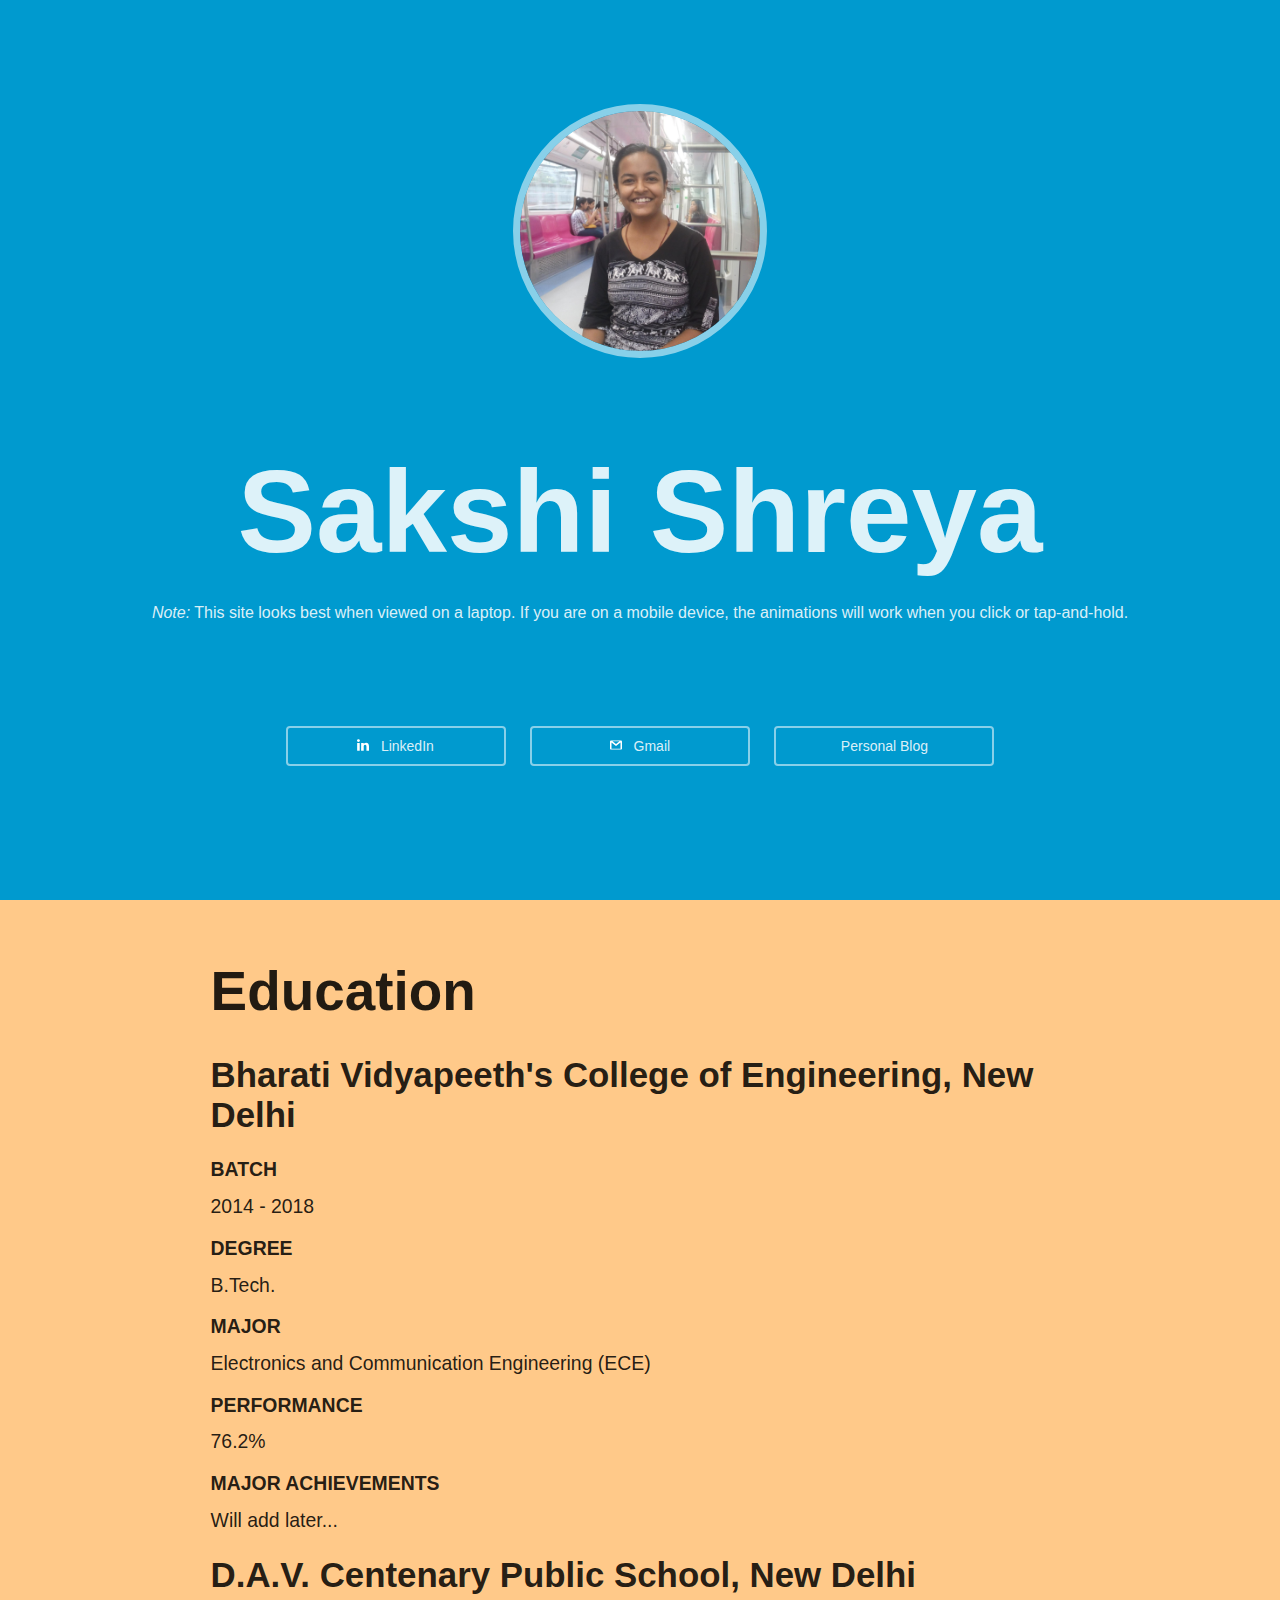
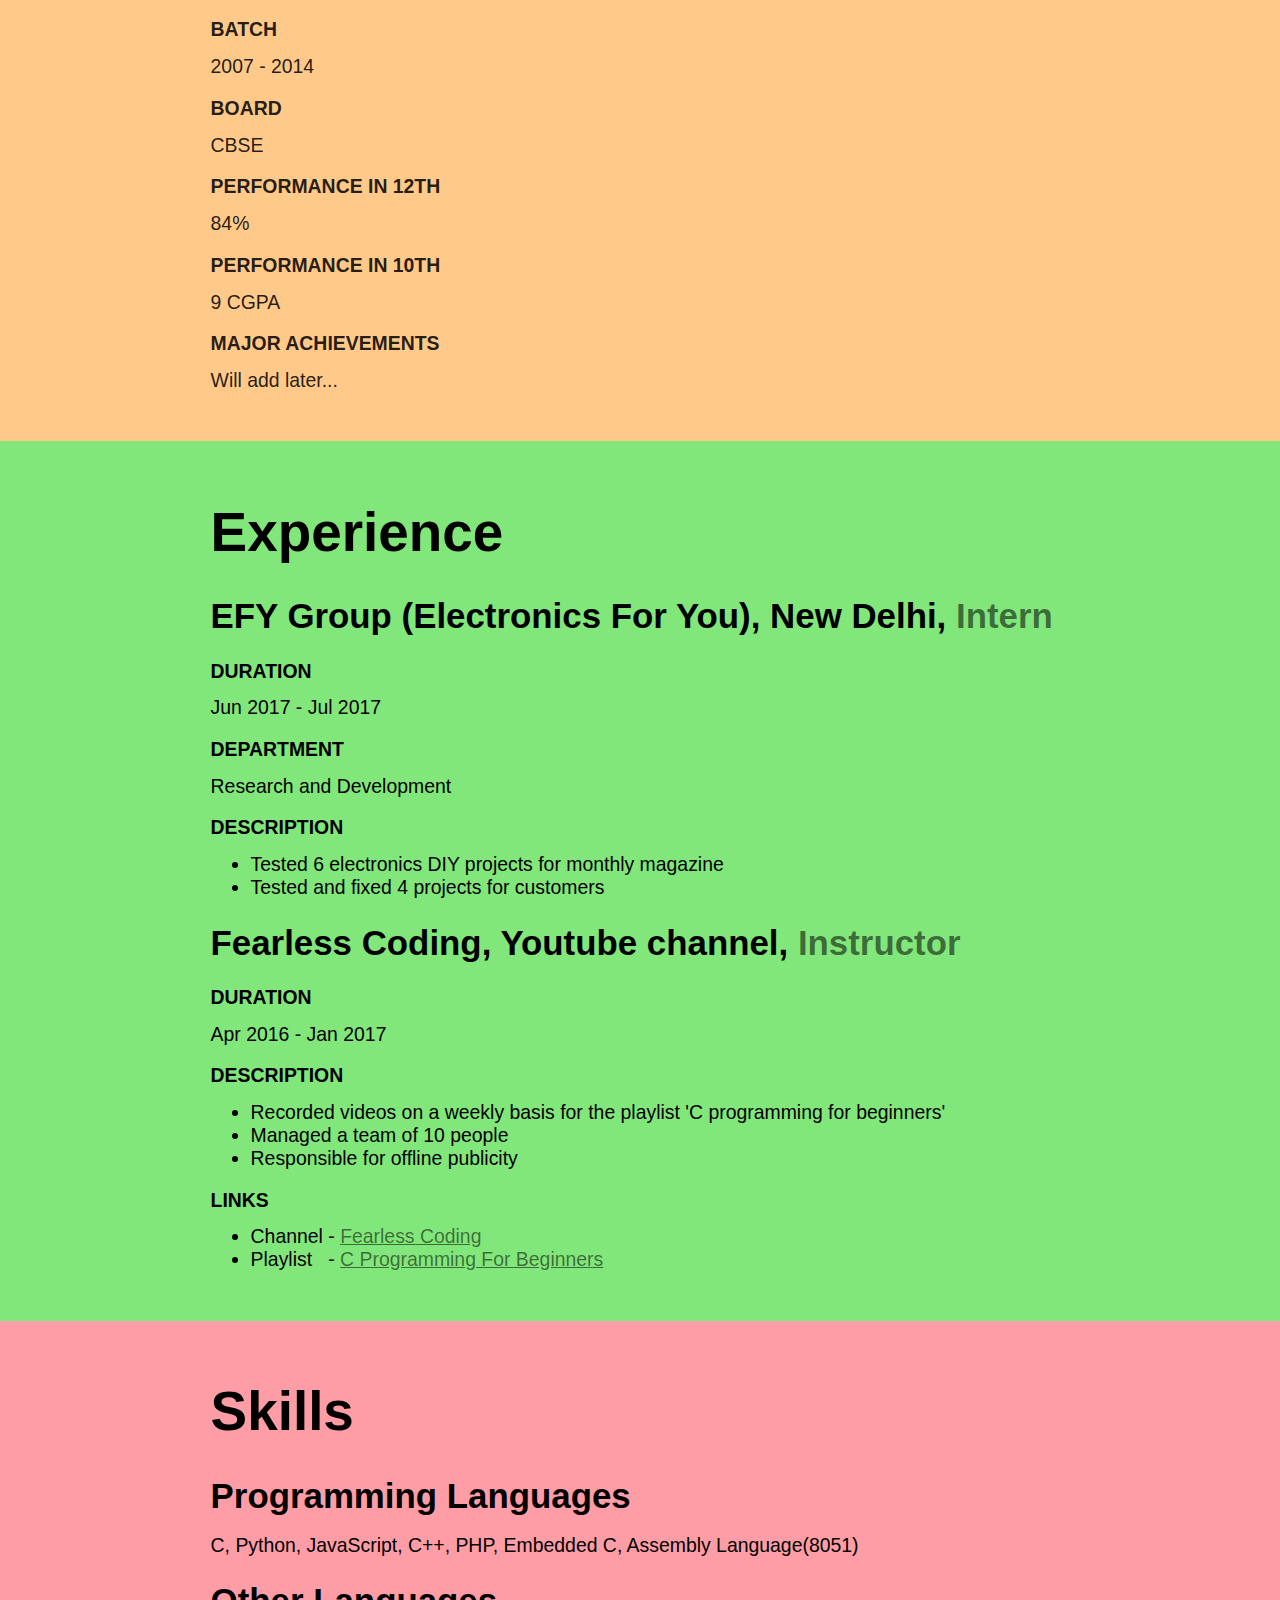
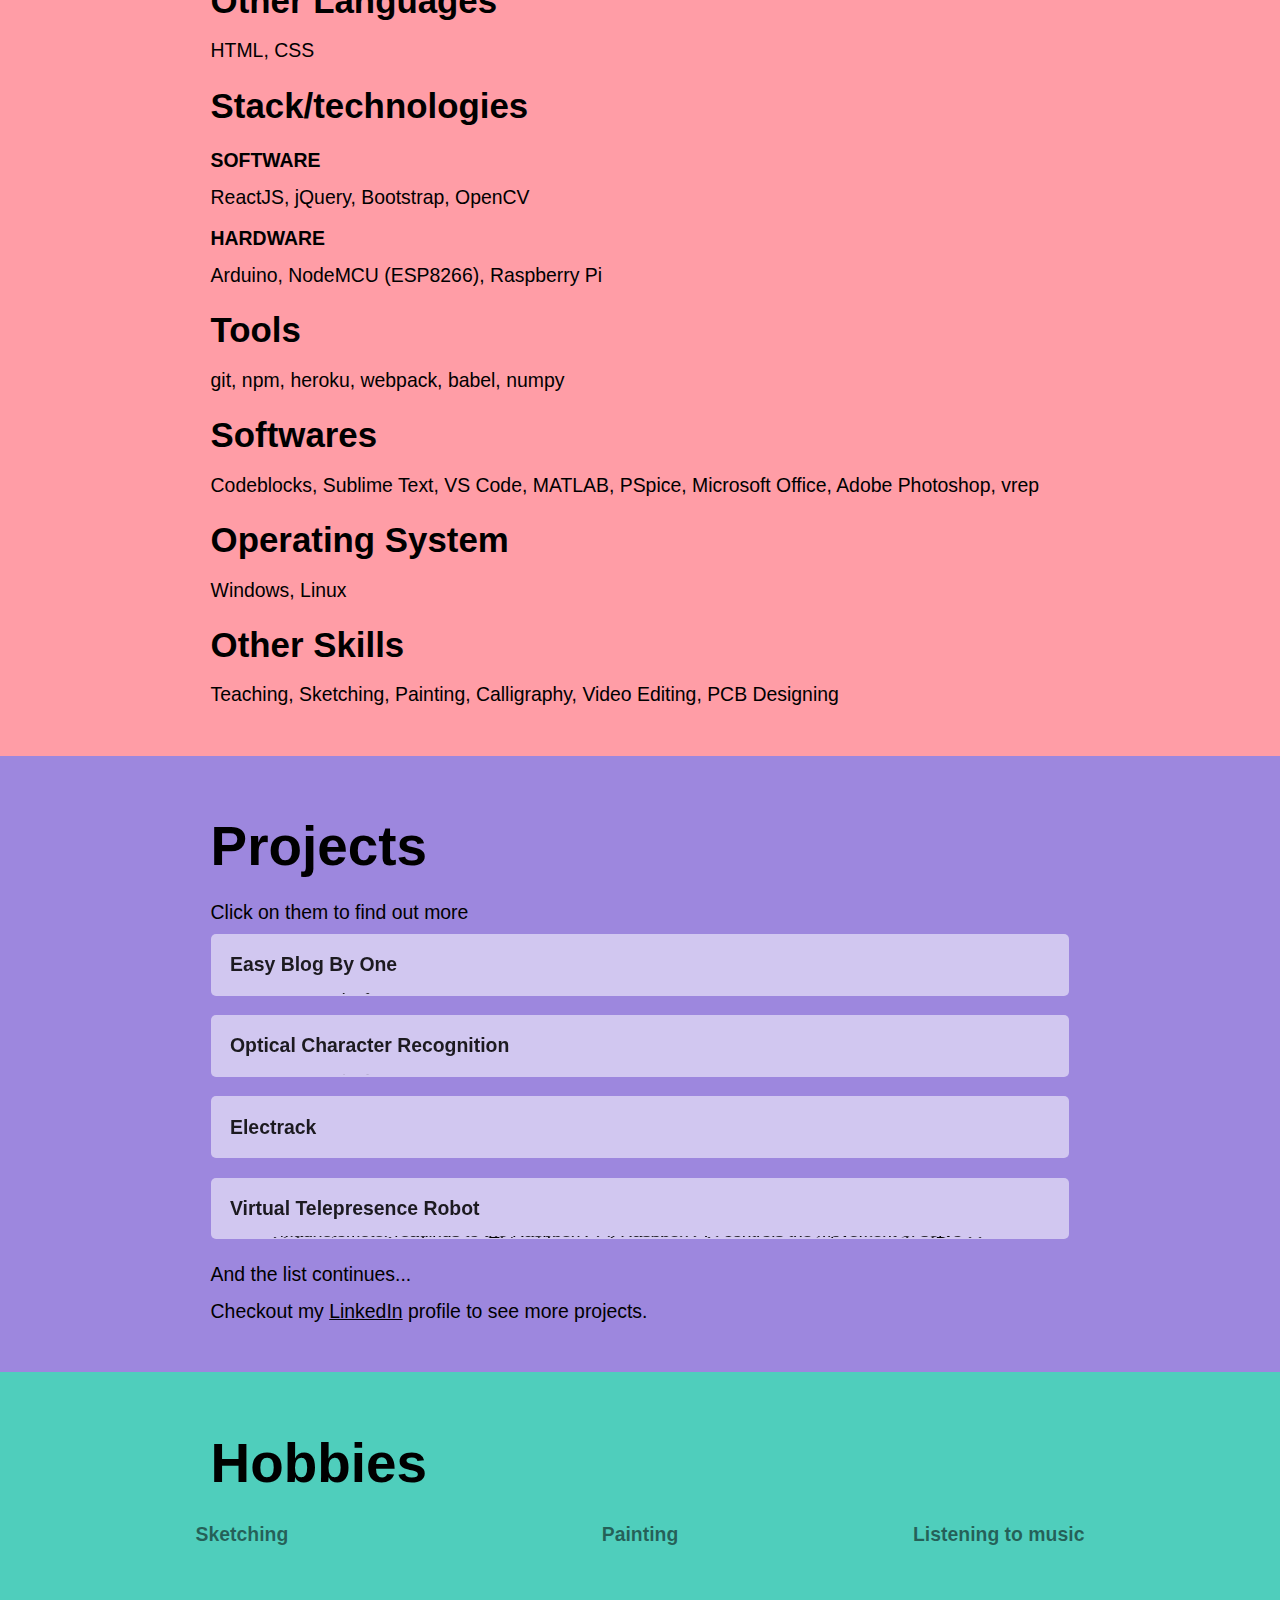
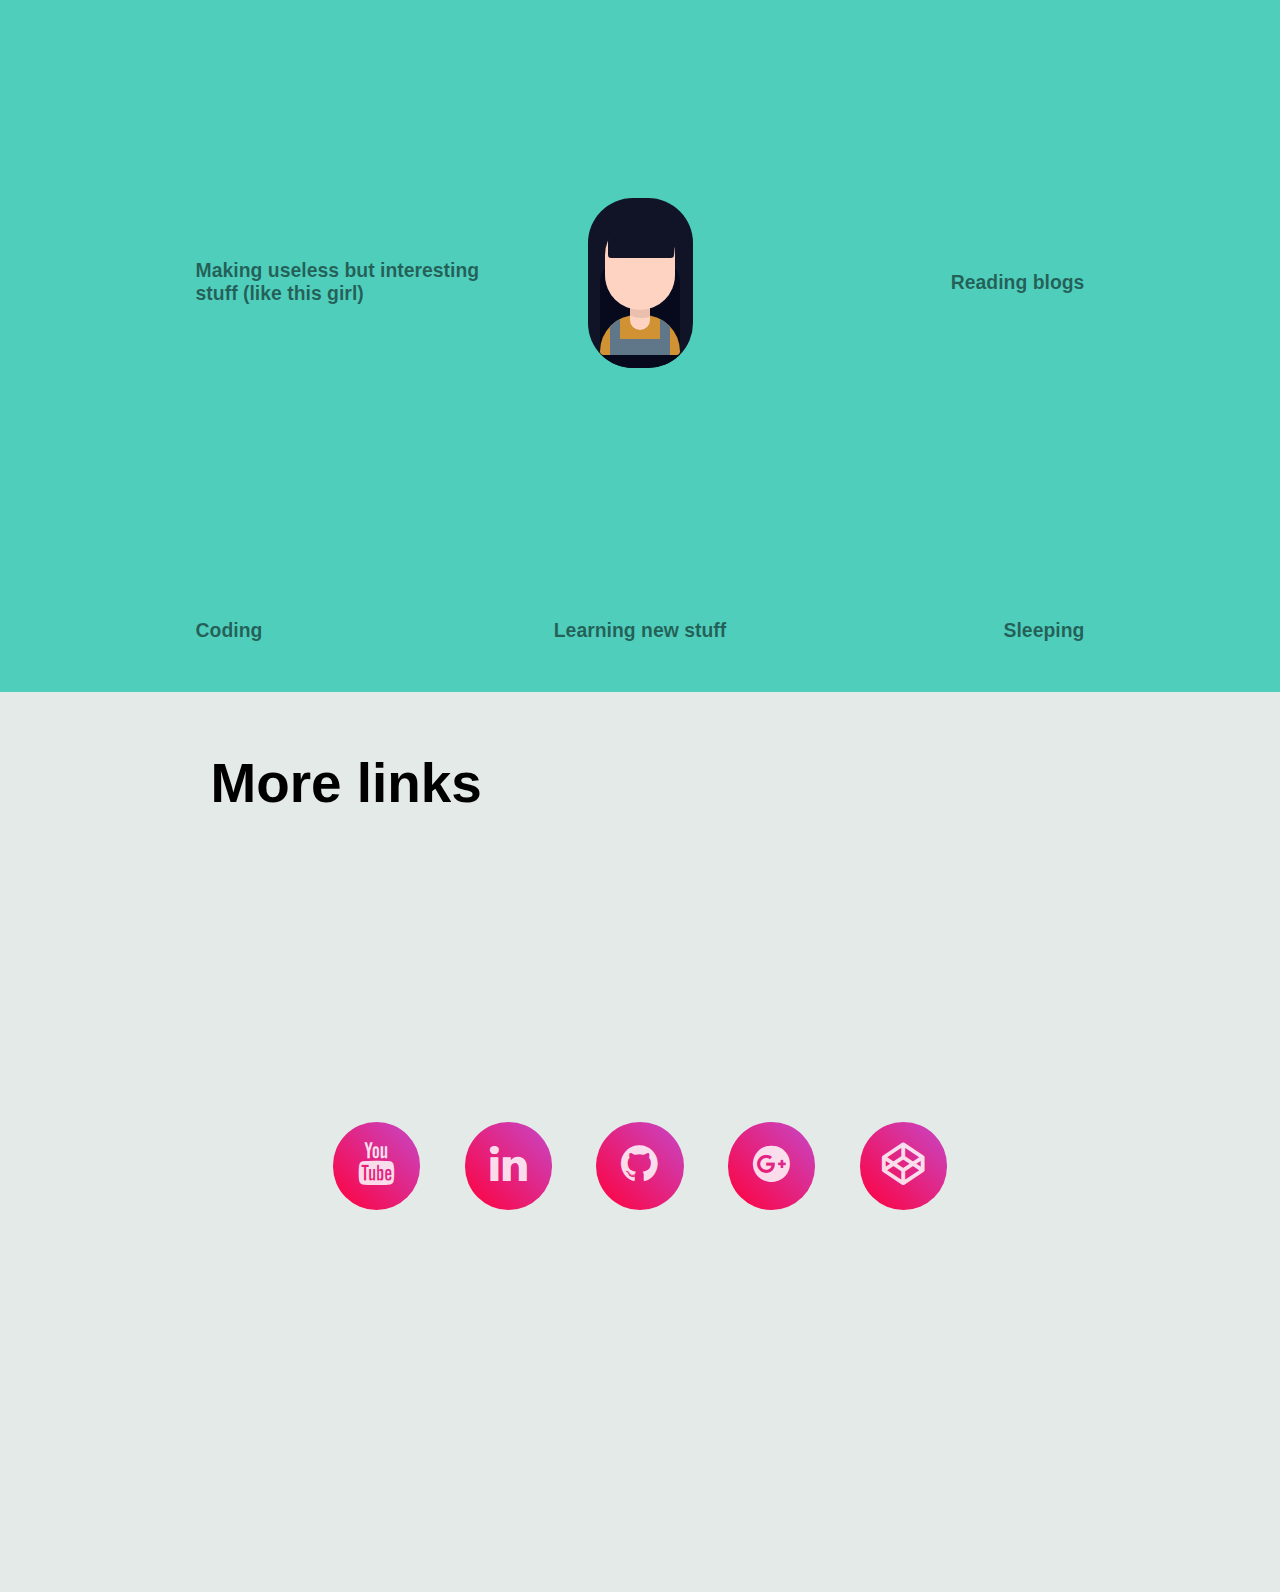
==== index.html @ 02cfb640 "Update index.html" ====
<!DOCTYPE html>
<html>
<head>
	<title>Sakshi Shreya</title>
	<meta name="viewport" content="width=device-width, initial-scale=1"/>
	<link rel="stylesheet" type="text/css" href="main.css">
	<link rel="stylesheet" href="https://maxcdn.bootstrapcdn.com/font-awesome/4.7.0/css/font-awesome.min.css">
	<script
	  src="https://code.jquery.com/jquery-3.3.1.min.js"
	  integrity="sha256-FgpCb/KJQlLNfOu91ta32o/NMZxltwRo8QtmkMRdAu8="
	  crossorigin="anonymous"></script>
	<script
	  src="https://code.jquery.com/jquery-3.3.1.min.js"
	  integrity="sha256-FgpCb/KJQlLNfOu91ta32o/NMZxltwRo8QtmkMRdAu8="
	  crossorigin="anonymous"></script>
</head>
<body>
	<div class="cover">
		<img src="IMG_20180522_182405.jpg" class="my-pic">
		<div>
			<h1 class="name">Sakshi Shreya</h1>
			<p style="color: var(--white-text); text-align: justify;"><em>Note:</em> This site looks best when viewed on a laptop. If you are on a mobile device, the animations will work when you click or tap-and-hold.</p>
		</div>
		<div class="social-networks">
			<div class="social-network">
				<a href="https://www.linkedin.com/in/sakshishreya" target="_blank" class="front">
					<svg width="12px" height="12px" viewBox="0 0 430.117 430.117" style="enable-background:new 0 0 430.117 430.117;">
						<path id="LinkedIn" d="M430.117,261.543V420.56h-92.188V272.193c0-37.271-13.334-62.707-46.703-62.707   c-25.473,0-40.632,17.142-47.301,33.724c-2.432,5.928-3.058,14.179-3.058,22.477V420.56h-92.219c0,0,1.242-251.285,0-277.32h92.21   v39.309c-0.187,0.294-0.43,0.611-0.606,0.896h0.606v-0.896c12.251-18.869,34.13-45.824,83.102-45.824   C384.633,136.724,430.117,176.361,430.117,261.543z M52.183,9.558C20.635,9.558,0,30.251,0,57.463   c0,26.619,20.038,47.94,50.959,47.94h0.616c32.159,0,52.159-21.317,52.159-47.94C103.128,30.251,83.734,9.558,52.183,9.558z    M5.477,420.56h92.184v-277.32H5.477V420.56z" fill="#FFFFFF"/>
					</svg>&nbsp;&nbsp;&nbsp;LinkedIn
				</a>
				<a href="https://www.linkedin.com/in/sakshishreya" target="_blank" class="back">linkedin.com/in/sakshishreya</a>
			</div>  <!--Linkedin-end-->
			<div class="social-network emailid">
				<div id="tooltip" onclick="outCopyFunc()">Copy to clipboard</div>
				<a href="mailto:shreyasakshi96@gmail.com" class="front">
					<svg viewBox="0 0 512 512" style="enable-background:new 0 0 512 512;" width="12px" height="12px" class="">
						<path d="M464,64h-16H64H48C21.504,64,0,85.504,0,112v16v256v16c0,26.496,21.504,48,48,48h16h384h16c26.496,0,48-21.504,48-48v-16    V128v-16C512,85.504,490.496,64,464,64z M407.488,96L256,215.616L104.512,96H407.488z M448,416H64V148.672l192,147.68L448,148.64    V416z" data-original="#000000" class="active-path" data-old_color="#FBF6F6" fill="#FFFFFF"/>
					</svg>&nbsp;&nbsp;&nbsp;Gmail
				</a>
				<a href="mailto:shreyasakshi96@gmail.com" class="back" id="emailid" onclick="copyFunction()">shreyasakshi96@gmail.com</a>
			</div> <!--Gmail End-->
			<div class="social-network">
				<a href="http://easyblogbyone.epizy.com" target="_blank" class="front">Personal Blog</a>
				<a href="http://easyblogbyone.epizy.com" target="_blank" class="back">easyblogbyone.epizy.com</a>
			</div><!--easyblogbyone End-->
		</div>
	</div>
	<div class="education">
		<div class="content">
			<h3>Education</h3>
			<h4>Bharati Vidyapeeth's College of Engineering, New Delhi</h4>
			<h5>Batch</h5>
			<p>2014 - 2018</p>
			<h5>Degree</h5>
			<p>B.Tech.</p>
			<h5>Major</h5>
			<p>Electronics and Communication Engineering (ECE)</p>
			<h5>Performance</h5>
			<p>76.2%</p>
			<h5>Major Achievements</h5>
			<p>Will add later...</p>
			<h4>D.A.V. Centenary Public School, New Delhi</h4>
			<h5>Batch</h5>
			<p>2007 - 2014</p>
			<h5>Board</h5>
			<p>CBSE</p>
			<h5>Performance in 12th</h5>
			<p>84%</p>
			<h5>Performance in 10th</h5>
			<p>9 CGPA</p>
			<h5>Major Achievements</h5>
			<p>Will add later...</p>
		</div>
	</div>
	<div class="experience">
		<div class="content">
			<h3>Experience</h3>
			<h4>EFY Group (Electronics For You), New Delhi, <span>Intern</span></h4>
			<h5>Duration</h5>
			<p>Jun 2017 - Jul 2017</p>
			<h5>Department</h5>
			<p>Research and Development</p>
			<h5>Description</h5>
			<ul>
				<li>Tested 6 electronics DIY projects for monthly magazine</li>
				<li>Tested and fixed 4 projects for customers</li>
			</ul>
			<h4>Fearless Coding, Youtube channel, <span>Instructor</span></h4>
			<h5>Duration</h5>
			<p>Apr 2016 - Jan 2017</p>
			<h5>Description</h5>
			<ul>
				<li>Recorded videos on a weekly basis for the playlist 'C programming for beginners'</li>
				<li>Managed a team of 10 people</li>
				<li>Responsible for offline publicity</li>
			</ul>
			<h5>Links</h5>
			<ul>
				<li>Channel - <a href="https://www.youtube.com/fearlesscoding" class="">Fearless Coding</a></li>
				<li>Playlist &nbsp;&nbsp;- <a href="https://www.youtube.com/watch?v=jGu36Y-O-Yg&list=PLY3W8pMest4nXKmF7YLL9MSqZnSJDnZB8">C Programming For Beginners</a></li>
			</ul>
		</div>
	</div>
	<div class="skills">
		<div class="content">
			<h3>Skills</h3>
			<h4>Programming Languages</h4>
			<p>C, Python, JavaScript, C++, PHP, Embedded C, Assembly Language(8051)</p>
			<h4>Other Languages</h4>
			<p>HTML, CSS</p>
			<h4>Stack/technologies</h4>
			<h5>Software</h5>
			<p>ReactJS, jQuery, Bootstrap, OpenCV</p>
			<h5>Hardware</h5>
			<p>Arduino, NodeMCU (ESP8266), Raspberry Pi</p>
			<h4>Tools</h4>
			<p>git, npm, heroku, webpack, babel, numpy</p>
			<h4>Softwares</h4>
			<p>Codeblocks, Sublime Text, VS Code, MATLAB, PSpice, Microsoft Office, Adobe Photoshop, vrep</p>
			<h4>Operating System</h4>
			<p>Windows, Linux</p>
			<h4>Other Skills</h4>
			<p>Teaching, Sketching, Painting, Calligraphy, Video Editing, PCB Designing</p>
		</div>
	</div>
	<div class="projects">
		<div class="content">
			<h3>Projects</h3>
			<p>Click on them to find out more</p>
			<div class="acc-content">
				<button class="accordion">Easy Blog By One</button>
				<div class="panel inactive-panel">
					<p class="date">Nov 2017 - Present</p>
					<p>This is a blog designed and developed by me which features some of my interest areas. I regularly update the site and at the same time develop it. Tech stack: HTML, CSS, JS, jQuery, PHP, mySQL</p>
					<p><a href="http://easyblogbyone.epizy.com" target="_blank">See the project</a></p>
				</div>
			</div>
			<div class="acc-content">
				<button class="accordion">Optical Character Recognition</button>
				<div class="panel inactive-panel">
					<p class="date">Aug 2017 - Present</p>
					<p>The project takes an image with some text as input. It converts the text into editable text and saves the text with '.txt' extension. The project uses image processing techniques as well as Convolutional Neural Network (CNN) for processing.</p>
					<p><a href="https://github.com/SakshiShreya/OCR" target="_blank">See the project</a></p>
				</div>
			</div>
			<div class="acc-content">
				<button class="accordion">Electrack</button>
				<div class="panel inactive-panel">
					<p class="date">Mar 2018</p>
					<p>A home automation application based on IOT, Android, Machine Learning and Web Development built in Smart India Hackathon 2018.</p>
				</div>
			</div>
			<div class="acc-content">
				<button class="accordion">Virtual Telepresence Robot</button>
				<div class="panel inactive-panel">
					<p class="date">Jun 2017 - Jul 2017</p>
					<p>The robot consists of a camera mounted on two servo motors. Camera and servomotors are connected to Raspberry Pi. The camera sends real-time videos to Raspberry Pi through wifi which acts as a local server. This video can be accessed on any smartphone on the IP address of Raspberry Pi. The smartphone has an app "Wireless IMU" to send the Accelerometer and Magnetometer readings to the Raspberry Pi. Raspberry Pi controls the movement of servo motors based on these readings. As a result, the camera rotates in the direction we rotated the smartphone.</p>
					<p>The movement of the robot is controlled by another smartphone using Bluetooth. Bluetooth is connected to the bot by Arduino mega.</p>
				</div>
			</div>
			<p>And the list continues...</p>
			<p>Checkout my <a href="https://www.linkedin.com/in/sakshishreya/">LinkedIn</a> profile to see more projects.</p>
		</div>
	</div>
	<script type="text/javascript">
		
	</script>
	<div class="hobbies">
		<div class="content">
			<h3>Hobbies</h3>
		</div>
		<div class="girl-container">
			<div class="girl">
				<div class="hair"></div>
				<div class="clothes">
					<div class="jumper"></div>
				</div>
				<div class="neck"></div>
				<div class="head">
					<div class="bangs"></div>
				</div>
			</div>
		</div>
		<div class="hobby first">Sketching</div>
		<div class="hobby second">Painting</div>
		<div class="hobby third">Listening to music</div>
		<div class="hobby fourth">Making useless but interesting stuff (like this girl)</div>
		<div class="hobby fifth">Reading blogs</div>
		<div class="hobby sixth">Coding</div>
		<div class="hobby seventh">Learning new stuff</div>
		<div class="hobby eighth">Sleeping</div>
	</div>
	<div class="social">
		<div class="content">
			<h3>More links</h3>
			<div class="wrapper">
				<ul class="icons">
					<li><a href="https://www.youtube.com/sakshishreya"><i class="fa fa-youtube"></i></a></li>
					<li><a href="https://www.linkedin.com/in/sakshishreya/"><i class="fa fa-linkedin"></i></a></li>
					<li><a href="https://github.com/SakshiShreya"><i class="fa fa-github"></i></a></li>
					<li><a href="https://plus.google.com/u/0/+SakshiShreya"><i class="fa fa-google-plus-official"></i></a></li>
					<li><a href="https://codepen.io/sakshi-shreya/"><i class="fa fa-codepen"></i></a></li>
				</div>
			</div>
		</div>
	</div>
	<script type="text/javascript" src="main.js"></script>
</body>
</html>
---- main.css ----
@import url("https://fonts.googleapis.com/css?family=Archivo+Black");
body, html {
	height: 100%;
}
body {
	margin: 0;
	padding: 0;
	/*variables*/
	--text-size: calc(16px + (20 - 16) * (100vw - 320px)/(1440 - 320));
	--white-text: #ffffffdd;
	--black-text: #000000dd;
	--almost-white: #ffffff88;
	--almost-black: #00000088;
	--black-shadow: #00000055;
	--bgcolor-1: #009acf;
	--bgcolor-2: #ffc989;
	--bgcolor-3: #82e77a;
	--bgcolor-4: #ff9da6;
	--bgcolor-5: #9d87de;
	--bgcolor-6: #4fcebc;
	--bgcolor-7: #e4eae7;
	font-family: sans-serif;
}
/*for dynamic calculation of font-size*/
h1{
	font-size: calc(56px + (128 - 56) * (100vw - 320px)/(1440 - 320));
	margin: 20px 0;
}
h3 {
	font-size: calc(48px + (56 - 48) * (100vw - 320px)/(1440 - 320));
	margin: 0;
	padding: calc(10px + (20 - 10) * (100vw - 320px)/(1440 - 320)) 0;
}
h4 {
	font-size: calc(28px + (36 - 28) * (100vw - 320px)/(1440 - 320));
	margin: 0;
	padding: calc(8px + (15 - 8) * (100vw - 320px)/(1440 - 320)) 0;
}
h5 {
	font-size: calc(16px + (20 - 16) * (100vw - 320px)/(1440 - 320));
	margin: 0;
	padding: calc(5px + (10 - 5) * (100vw - 320px)/(1440 - 320)) 0;
	text-transform: uppercase;
}
a {
	color: inherit;
}
p {
	margin: 0;
	padding: calc(2px + (5 - 2) * (100vw - 320px)/(1440 - 320)) 0 calc(5px + (10 - 5) * (100vw - 320px)/(1440 - 320));
}
ul {
	margin: 0;
	padding-top: calc(2px + (5 - 2) * (100vw - 320px)/(1440 - 320));
	padding-bottom: calc(5px + (10 - 5) * (100vw - 320px)/(1440 - 320));
}
.content {
	/*max-width: 940px;*/
	margin: 0 calc(0px + (222.35 - 0) * (100vw - 320px)/(1440 - 320));
	padding: 40px 20px;
	box-sizing: border-box;
	font-size: var(--text-size);
}

/*xxxxxxxxxxxxxxxxxxxxxxxxxxxxxxxxxxxxxxxxxxxxxxCOVERxxxxxxxxxxxxxxxxxxxxxxxxxxxxxxxxxxxxxxxxxxxxxxxxxxxxxx*/
.cover {
	background-color: var(--bgcolor-1);
	min-height: 100%;
	padding: 8vh 3%;
	box-sizing: border-box;
	display: flex;
	flex-direction: column;
	align-items: center;
	justify-content: space-around;
}
.my-pic {
	height: calc(180px + (250 - 180) * (100vw - 320px)/(1440 - 320));
	width: calc(180px + (250 - 180) * (100vw - 320px)/(1440 - 320));
	max-width: 250px;
	max-height: 250px;
	border-radius: 50%;
	border: calc(3.84px + (8 - 3.84) * (100vw - 320px)/(1440 - 320)) solid var(--almost-white);
}
.name {
	color: var(--white-text);
	text-align: center;
}
.social-networks {
	width: 100%;
	text-align: center;
}
.social-network {
	border: 2px solid var(--almost-white);
	width: 220px;
	text-align: center;
	padding: 10px;
	border-radius: 4px;
	transition: 0.5s ease-in-out;
	color: var(--white-text);
	font-size: 14px;
	display: inline-block;
	box-sizing: border-box;
	margin: 30px 10px;
}
.front {
	display:block;
	transition: 1s ease-in-out;
}
.back {
	display: none;
	color: var(--bgcolor-1);
	transition: all 0s ease 0s;
}
.social-network:hover {
	border-radius: 25px;
	background: var(--white-text);
}
.social-network:hover .front {
	display: none;
}
.social-network:hover .back {
	display: block;
}
.cover a {
	text-decoration: none;
}
#tooltip {
	position: fixed;
	background: var(--almost-black);
	color: var(--white-text);
	z-index: 11;
	bottom: 0;
	right: 0;
	padding: var(--text-size);
	font-size: var(--text-size);
	max-width: 20vw;
	margin: var(--text-size);
	display: none;
	border-radius: 5px;
}
.emailid:hover #tooltip{
	display: block;
	background: var(--black-text);
}
.active-tooltip {
	padding-right: calc(2 * var(--text-size)) !important;
	display: block !important;
}
.active-tooltip::after {
	content: "";
	width: 2vw;
	height: 2px;
	background: var(--almost-white);
	z-index: 12;
	position: absolute;
	right: 0;
	top: calc(0.7 * var(--text-size));
	border-radius: 1px;
	transform: rotate(45deg);
	transform-origin: center center;
}
.active-tooltip::before {
	content: "";
	width: 2vw;
	height: 2px;
	background: var(--almost-white);
	z-index: 12;
	position: absolute;
	right: 0;
	top: calc(0.7 * var(--text-size));
	border-radius: 1px;
	transform: rotate(-45deg);
	transform-origin: center center;
}
.active-tooltip::before:hover, .active-tooltip::after:hover {
	background: var(--white-text);
}

/*xxxxxxxxxxxxxxxxxxxxxxxxxxxxxxxxxxxxxxxxxxxxxxEDUCATIONxxxxxxxxxxxxxxxxxxxxxxxxxxxxxxxxxxxxxxxxxxxxxxxxxx*/
.education {
	background: var(--bgcolor-2);
	color: var(--black-text);
}

/*xxxxxxxxxxxxxxxxxxxxxxxxxxxxxxxxxxxxxxxxxxxxxxEXPERIENCExxxxxxxxxxxxxxxxxxxxxxxxxxxxxxxxxxxxxxxxxxxxxxxxx*/
.experience {
	background: var(--bgcolor-3);
}
.experience span, .experience a {
	color: var(--almost-black)
}
.experience a:hover {
	color: var(--black-text)
}

/*xxxxxxxxxxxxxxxxxxxxxxxxxxxxxxxxxxxxxxxxxxxxxxSKILLSxxxxxxxxxxxxxxxxxxxxxxxxxxxxxxxxxxxxxxxxxxxxxxxxxxxxx*/
.skills {
	background: var(--bgcolor-4);
}

/*xxxxxxxxxxxxxxxxxxxxxxxxxxxxxxxxxxxxxxxxxxxxxxPROJECTSxxxxxxxxxxxxxxxxxxxxxxxxxxxxxxxxxxxxxxxxxxxxxxxxxxx*/
.projects {
	background: var(--bgcolor-5);
}
.acc-content {
	perspective: 1000px;
}
.accordion {
	background: var(--almost-white);
	color: var(--black-text);
	cursor: pointer;
	padding: var(--text-size);
	width: 100%;
	height: 100%;
	text-align: left;
	border: none;
	outline: none;
	font-size: var(--text-size);
	font-weight: bold;
	margin-bottom: var(--text-size);
	border-radius: 5px;
	transition: 0.1s ease;
}
.active, .accordion:hover {
	background-color: var(--white-text);
	color: var(--bgcolor-5);
}
.active {
	border-radius: 5px 5px 0 0;
}
.panel {
	background: var(--bgcolor-5);
	transform-origin: top left;
	position: relative;
	top: calc(-1*var(--text-size));
	border-radius: 0 0 5px 5px;
}
.inactive-panel {
	transform: rotateX(-90deg);
	padding: 0 var(--text-size);
	border: none;
	opacity: 1;
	max-height: 0;
	animation: close 300ms ease-in-out forwards;
}
.active-panel {
	transform: rotateX(0deg);
	padding: var(--text-size);
	border: 2px solid var(--almost-white);
	border-top: none;
	opacity: 1;
	max-height: 500px;
	animation: open 600ms ease-in-out forwards;
}
@keyframes open {
	0% {
		transform: rotateX(-90deg);
		padding: 0 var(--text-size);
		border: 2px solid var(--almost-white);
		border-top: none;
		opacity: 1;
		height: 0.1px;
	}
	50%{
		transform: rotateX(30deg);
		padding: calc(var(--text-size)*5/3) var(--text-size);
	}
	90% {
		transform: rotateX(-10deg);
		padding: calc(var(--text-size)*0.8) var(--text-size);
	}
	100% {
		transform: rotateX(0deg);
		padding: var(--text-size);
		border: 2px solid var(--almost-white);
		border-top: none;
		opacity: 1;
		height: 100%;
	}
}
@keyframes close {
	0% {
		transform: rotateX(0deg);
		padding: var(--text-size);
		border: 2px solid var(--almost-white);
		border-top: none;
		opacity: 1;
	}
	50% {
		transform: rotateX(-90deg);
		padding: 0 var(--text-size);
	}
	90% {
		transform: rotateX(-80deg);
		padding: calc(var(--text-size)*0.2) var(--text-size);
	}
	100% {
		transform: rotateX(-90deg);
		padding: 0 var(--text-size);
		border: none;
		opacity: 0;
	}
}
.date {
	font-size: calc(var(--text-size)*0.6);
	color: var(--almost-black);
	text-transform: uppercase;
	padding: calc(2px + (5 - 2) * (100vw - 320px)/(1440 - 320)) 0;
}

/*xxxxxxxxxxxxxxxxxxxxxxxxxxxxxxxxxxxxxxxxxxxxxxHOBBIESxxxxxxxxxxxxxxxxxxxxxxxxxxxxxxxxxxxxxxxxxxxxxxxxxxxx*/
.hobbies {
	background: var(--bgcolor-6);
	min-height: calc(100% + 20px);
	position: relative;
	overflow: hidden;
	--flesh : #ffd3c1;
	--hair : #111427;
	--yellow : #d09233;
	--blue:#607789;
}
.girl-container {
	text-align: center;
	position: absolute;
	left: 0;
	right: 0;
	margin: auto;
	top: calc(132px + (160 - 132) * (100vw - 320px)/(1440 - 320));
	bottom: 0;
	width: 100%;
	height: 200px;
	--bangs-height: 50px;
	--bangs-top: -12px;
	--bangs-width: 94%;
	--head-height: 90px;
	--head-width: 70px;
	--head-top: 10px;
}
.girl-container div {
	position: absolute;
}
.girl {
	left: 0;
	right: 0;
	margin: auto;
	width: 80px;
	height: 160px;
}
.girl .head {
	transition: all 0.5s ease;
	width: var(--head-width);
	height: var(--head-height);
	background: var(--flesh);
	border-radius: 100px;
	top: var(--head-top);
	left: 5px;
}
.girl .head .bangs {
	transition: all 0.5s ease;
	height: var(--bangs-height);
	width: var(--bangs-width);
	background: var(--hair);
	content: "";
	position: absolute;
	border-radius: 100px 100px 10px 10px;
	top: var(--bangs-top);
	left: 3px;
}
.girl .look-left.head {
	left: -10px;
}
.girl .look-left.head .bangs {
	width: calc(var(--bangs-width) + 12%);
	left: -7px;
}
.girl .look-right.head {
	left: 15px;
}
.girl .look-right.head .bangs {
	width: calc(var(--bangs-width) + 12%);
	left: 5px;
}
.girl .look-down.head {
	top: calc(var(--head-top) + 10px);
	transform-origin: bottom center;
}
.girl .look-down.head .bangs {
	height: calc(var(--bangs-height) + 30px);
	top: calc(var(--bangs-top) - 20px);
}
.girl .look-up.head {
	top: calc(var(--head-top) - 10px);
	transform-origin: bottom center;
}
.girl .look-up.head .bangs {
	height: calc(var(--bangs-height) - 10px);
}
.girl .look-down-left.head {
	top: calc(var(--head-top) + 10px);
	left: -12px;
	transform: rotate(-10deg);
	transform-origin: bottom right;
}
.girl .look-down-left.head .bangs {
	height: calc(var(--bangs-height) + 10px);
	width: calc(var(--bangs-width) + 12%);
	left: -10px;
}
.girl .look-down-right.head {
	top: calc(var(--head-top) + 10px);
	left: 22px;
	transform: rotate(10deg);
	transform-origin: bottom left;
}
.girl .look-down-right.head .bangs {
	height: calc(var(--bangs-height) + 10px);
	width: calc(var(--bangs-width) + 12%);
}
.girl .look-up-left.head {
	top: calc(var(--head-top) - 10px);
	left: -10px;
	transform-origin: bottom center;
	transform: rotate(15deg);
}
.girl .look-up-left.head .bangs {
	width: calc(var(--bangs-width) + 11%);
	height: calc(var(--bangs-height) - 10px);
	left: -10px;
}
.girl .look-up-right.head {
	top: calc(var(--head-top) - 10px);
	left: 10px;
	transform-origin: bottom center;
	transform: rotate(-15deg);
}
.girl .look-up-right.head .bangs {
	width: calc(var(--bangs-width) + 11%);
	height: calc(var(--bangs-height) - 10px);
	left: 5px;
}
.girl .neck {
	height: 50px;
	width: 20px;
	position: absolute;
	border-radius: 0 0 100px 100px;
	background: var(--flesh);
	top: 70px;
	left: 30px;
	overflow: hidden;
}
.girl .neck:before {
	content: "";
	position: absolute;
	width: 60px;
	height: 60px;
	border-radius: 100%;
	top: -22px;
	background: #ebbfad;
	left: -18px;
	transition: all 0.5s ease;
}
.girl .look-left.neck:before {left: -38px;}
.girl .look-right.neck:before {left: -5px;}
.girl .look-down.neck:before {top: -15px;}
.girl .look-up.neck:before {top: -32px;}
.girl .look-down-left.neck:before {left: -38px; top: -10px;}
.girl .look-down-right.neck:before {left: -2px; top: -10px;}
.girl .look-up-left.neck:before {left: -38px; top: -30px;}
.girl .look-up-right.neck:before {left: -10px; top: -30px;}
.girl .hair {
	transition: all 0.5s ease;
	position: absolute;
	height: 170px;
	width: 105px;
	border-radius: 45px;
	background: var(--hair);
	left: -12px;
	top: -12px;
	overflow: hidden;
}
.girl .hair:after {
	content: "";
	position: absolute;
	width: 80px;
	height: 160px;
	background: #070a1d;
	border-radius: 25px;
	top: 60px;
	left: 12px;
}
.girl .hair.look-left {left: -5px; width: 100px;}
.girl .hair.look-right {left: -17px; width: 100px;}
.girl .hair.look-down {top: -12px; height: 165px;}
.girl .hair.look-up {top: -8px; height: 180px;}
.girl .hair.look-down-left {transform: rotate(-10deg);}
.girl .hair.look-down-right {transform: rotate(10deg);}
.girl .hair.look-up-left {left: -8px; top: -8px; height: 180px;}
.girl .hair.look-up-right {left: -25px; top: -8px; height: 180px;}
.girl .clothes {
	background: var(--yellow);
	width: 80px;
	height: 40px;
	border-radius: 100px 100px 10px 10px;
	top: 105px;
	overflow: hidden;
}
.girl .clothes .jumper {
	width: 60px;
	height: 100%;
	background: var(--blue);
	top: 60%;
	left: 0;
	right: 0;
	margin: auto;
}
.girl .clothes .jumper:before, .girl .clothes .jumper:after {
	background: var(--blue);
	width: 10px;
	height: 50px;
	content: "";
	position: absolute;
	top: -40px;
}
.girl .clothes .jumper:before {left: 0;}
.girl .clothes .jumper:after {left: 50px;}
.hobby {
	position: absolute;
	color: var(--almost-black);
	width: 25vw;
	padding: 5px;
	font-weight: bold;
	font-size: calc(16px + (20 - 16) * (100vw - 320px)/(1440 - 320));
}
.hobby.first, .hobby.second, .hobby.third{top: calc(122px + (150 - 122) * (100vw - 320px)/(1440 - 320));}
.hobby.sixth, .hobby.seventh, .hobby.eighth {bottom: 5vh;}
.hobby.fourth, .hobby.fifth {top: calc(((122px + (150 - 122) * (100vw - 320px)/(1440 - 320)) + 95%)/2); transform: translateY(-50%);}
.hobby.first, .hobby.fourth, .hobby.sixth {left: calc(0px + (222.35 - 0) * (100vw - 320px)/(1440 - 320));}
.hobby.third, .hobby.fifth, .hobby.eighth {right: calc(0px + (222.35 - 0) * (100vw - 320px)/(1440 - 320)); text-align: right;}
.hobby.second, .hobby.seventh {left: 50vw; transform: translateX(-50%); text-align: center;}

/*xxxxxxxxxxxxxxxxxxxxxxxxxxxxxxxxxxxxxxxxxxxxxxSOCIALxxxxxxxxxxxxxxxxxxxxxxxxxxxxxxxxxxxxxxxxxxxxxxxxxxxxx*/
.social {
	background: var(--bgcolor-7);
	min-height: 100%;
	--timing: 265ms;
	--icon-color: #ff003c;
	--accent: #c648c8;
	--grape: #7b00e0;
	--orchid: #ae31d9
}
.wrapper, .icons {
	box-sizing: border-box;
}
.wrapper {
	text-align: center;
	display: flex;
	height: 75vh;
	justify-content: center;
	align-items: center;
}
.icons {
	padding: 0;
	list-style: none;
	--icon-width: calc(4.5 * var(--text-size));
}
.icons li {
	display: inline-block;
	margin: var(--text-size);
	position: relative;
	font-size: calc(2.2 * var(--text-size));
}
.icons i {
	display: block;
	width: var(--icon-width);
	color: var(--white-text);
	position: absolute;
	top: 21px;
	text-align: center;
	transition: all var(--timing) ease-out;
}
.icons a {
	display: inline-block;
}
.icons a::before {
	content: "";
	transform: scale(1);
	width: var(--icon-width);
	height: var(--icon-width);
	border-radius: 100%;
	display: block;
	background: linear-gradient(45deg, var(--icon-color), var(--accent));
	transition: all ease-out var(--timing);
}
.icons a:hover::before {
	transform: scale(0);
	transition: all ease-out var(--timing);
}
.icons a:hover i{
	transform: scale(2);
	background: linear-gradient(45deg, var(--icon-color), var(--accent));
	background-clip: text;
	-webkit-background-clip: text;
	color: transparent;
}

/*xxxxxxxxxxxxxxxxxxxxxxxxxxxxxxxxxxxxxxxxxxxxxxMEDIA QURIESxxxxxxxxxxxxxxxxxxxxxxxxxxxxxxxxxxxxxxxxxxxxxx*/
@media (min-width: 1440px) {
	h1 {
		font-size: 128px;
	}
}
@media (max-width: 874px) {
	.social-network {
		margin: 5px 10px;
	}
	.name {
		text-transform: uppercase;
	}
}
@media (max-width: 320px) {
	h1 {
		font-size: 40px;
	}
}
@media (max-height: 450px) {
	.hobbies {
		min-height: 470px;		
	}
}
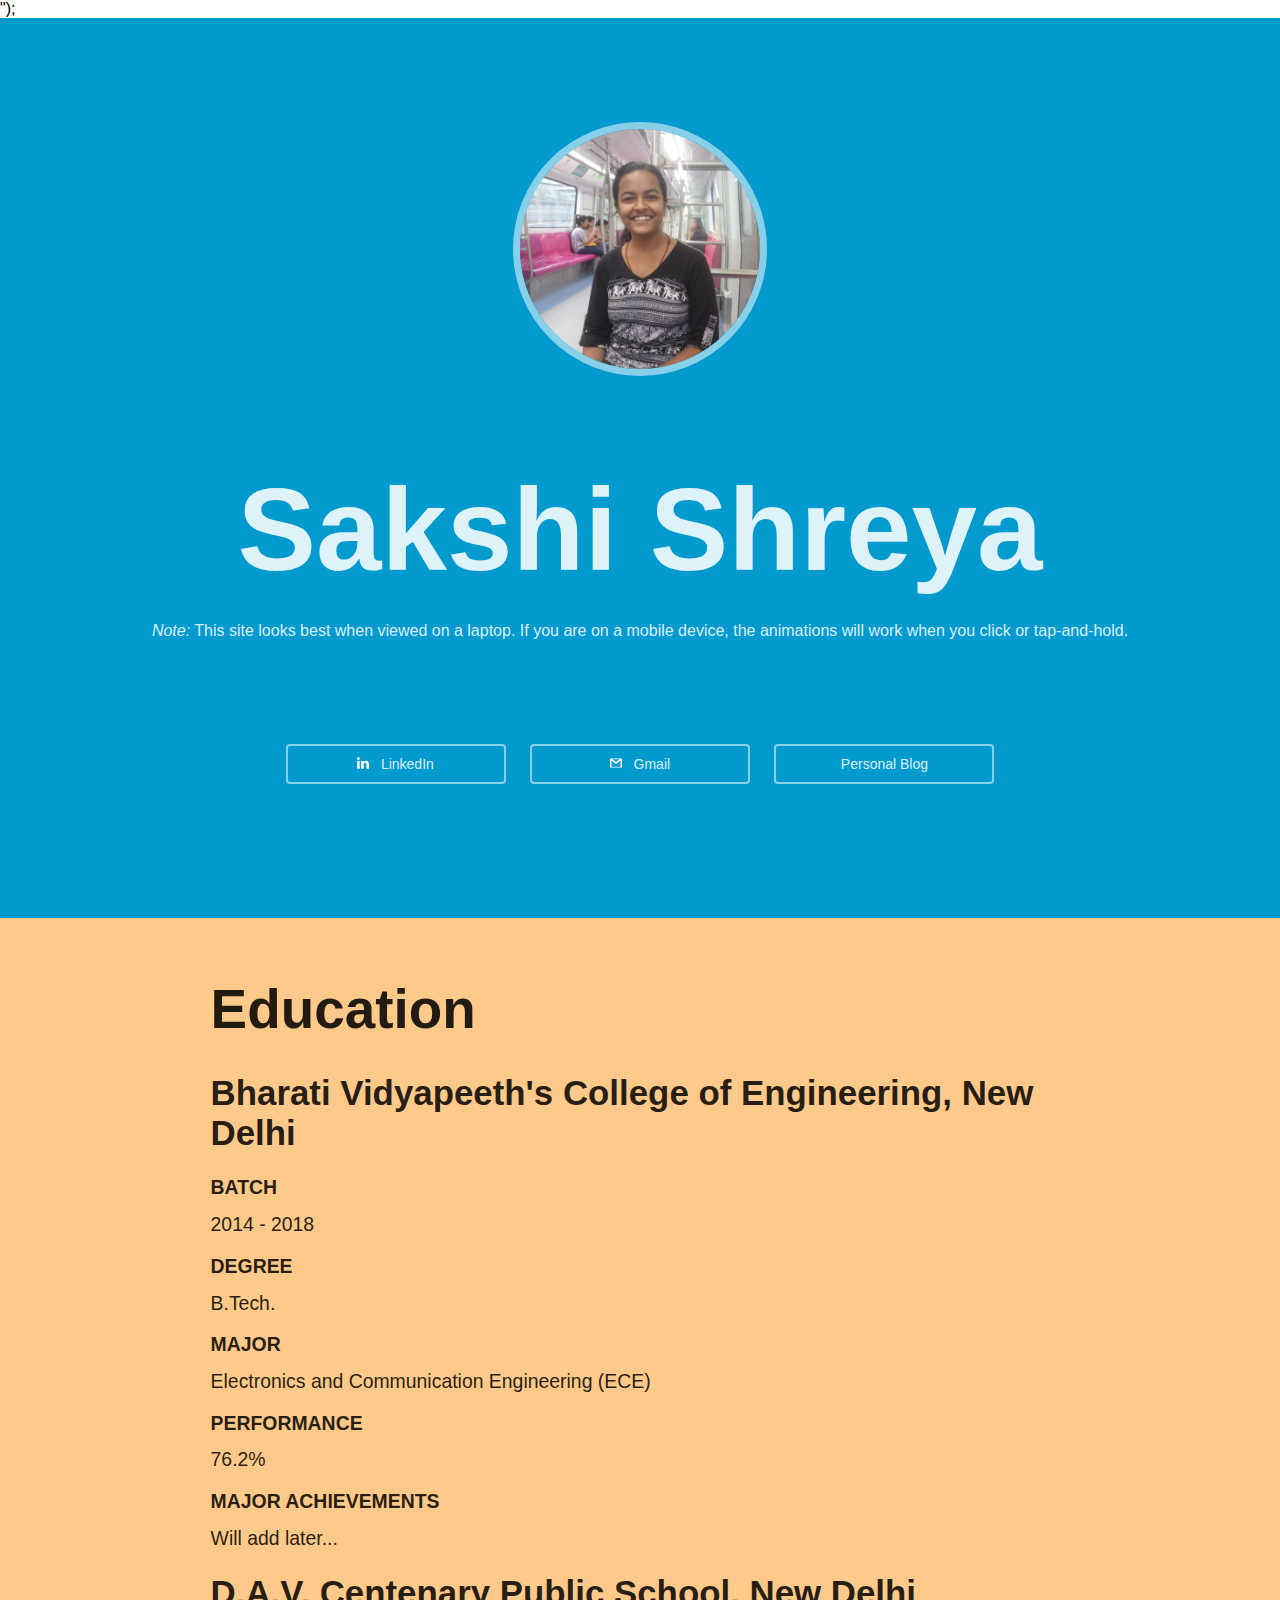
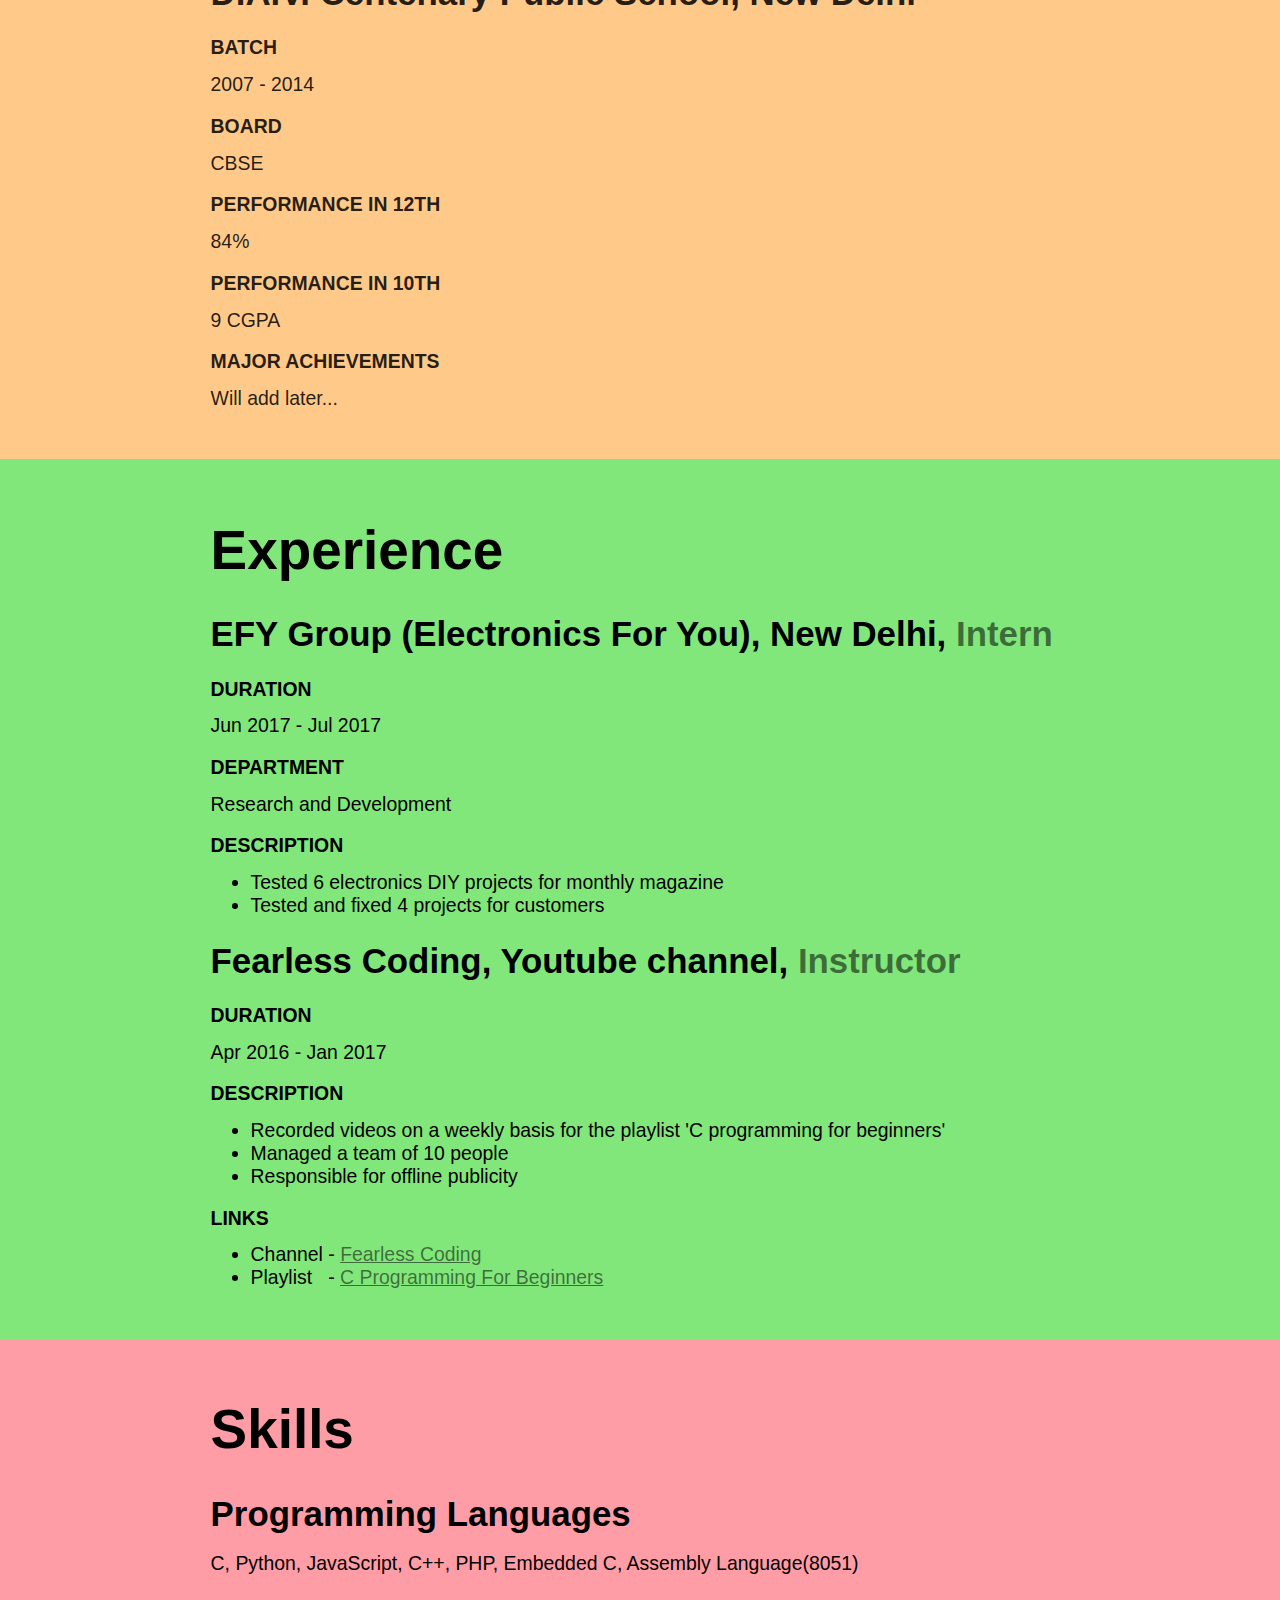
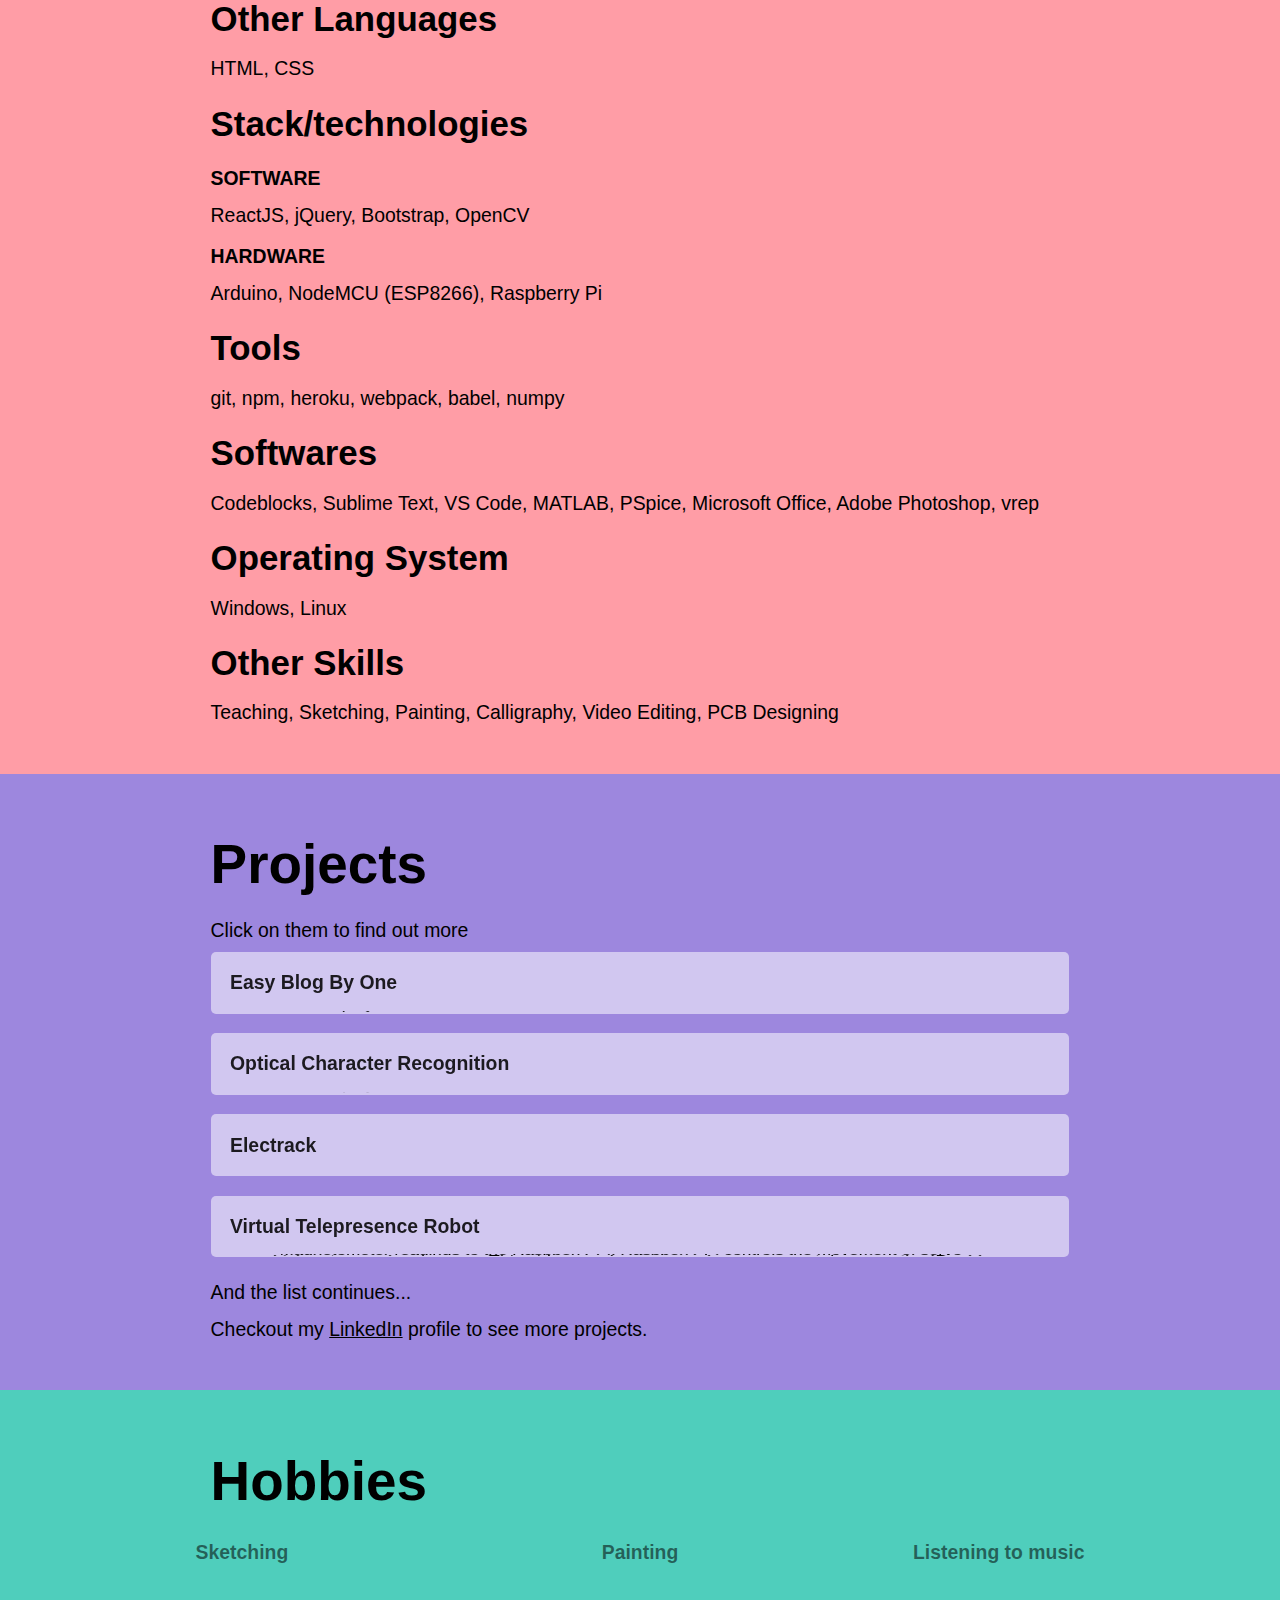
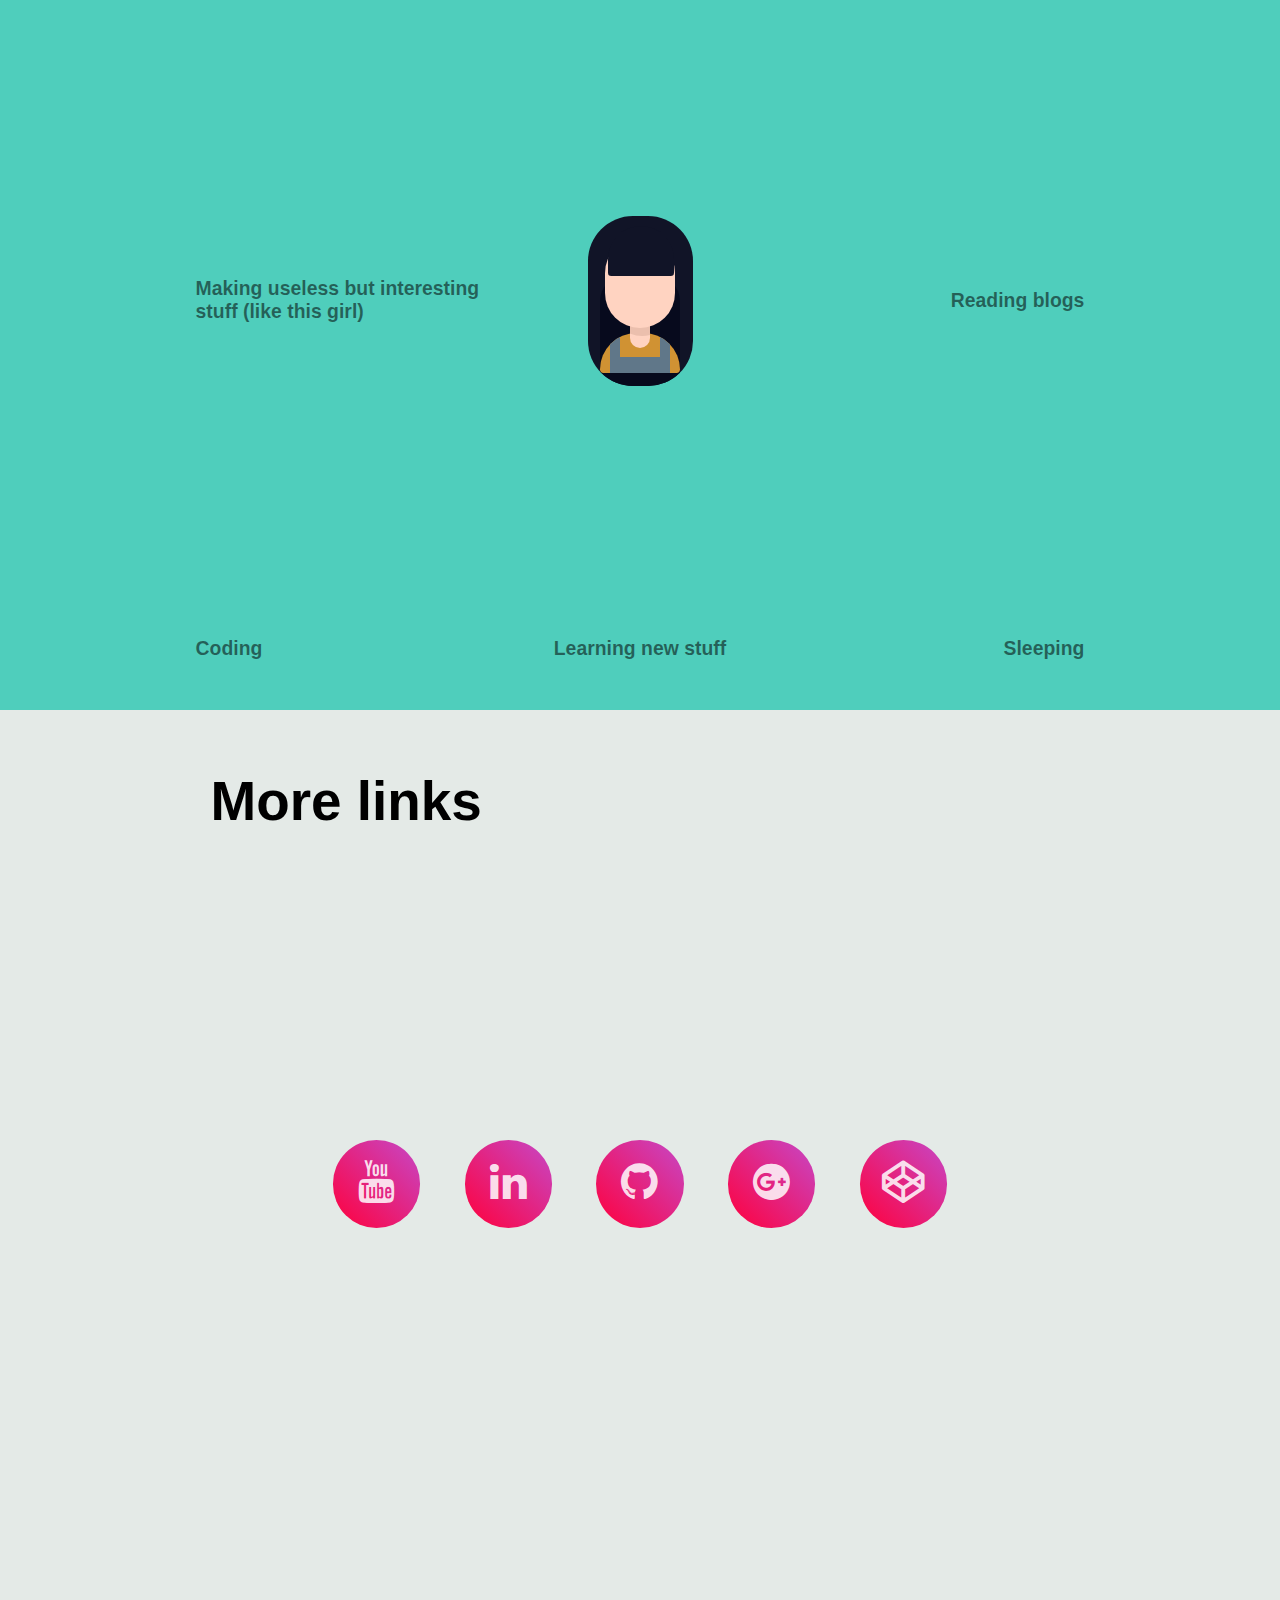
==== commit b86f9a32: "Update index.html" ====
--- a/index.html
+++ b/index.html
@@ -9,10 +9,8 @@
 	  src="https://code.jquery.com/jquery-3.3.1.min.js"
 	  integrity="sha256-FgpCb/KJQlLNfOu91ta32o/NMZxltwRo8QtmkMRdAu8="
 	  crossorigin="anonymous"></script>
-	<script
-	  src="https://code.jquery.com/jquery-3.3.1.min.js"
-	  integrity="sha256-FgpCb/KJQlLNfOu91ta32o/NMZxltwRo8QtmkMRdAu8="
-	  crossorigin="anonymous"></script>
+	<script>
+		window.jQuery || document.write("<script src='jquery-3.3.1.min.js'></script>");
 </head>
 <body>
 	<div class="cover">
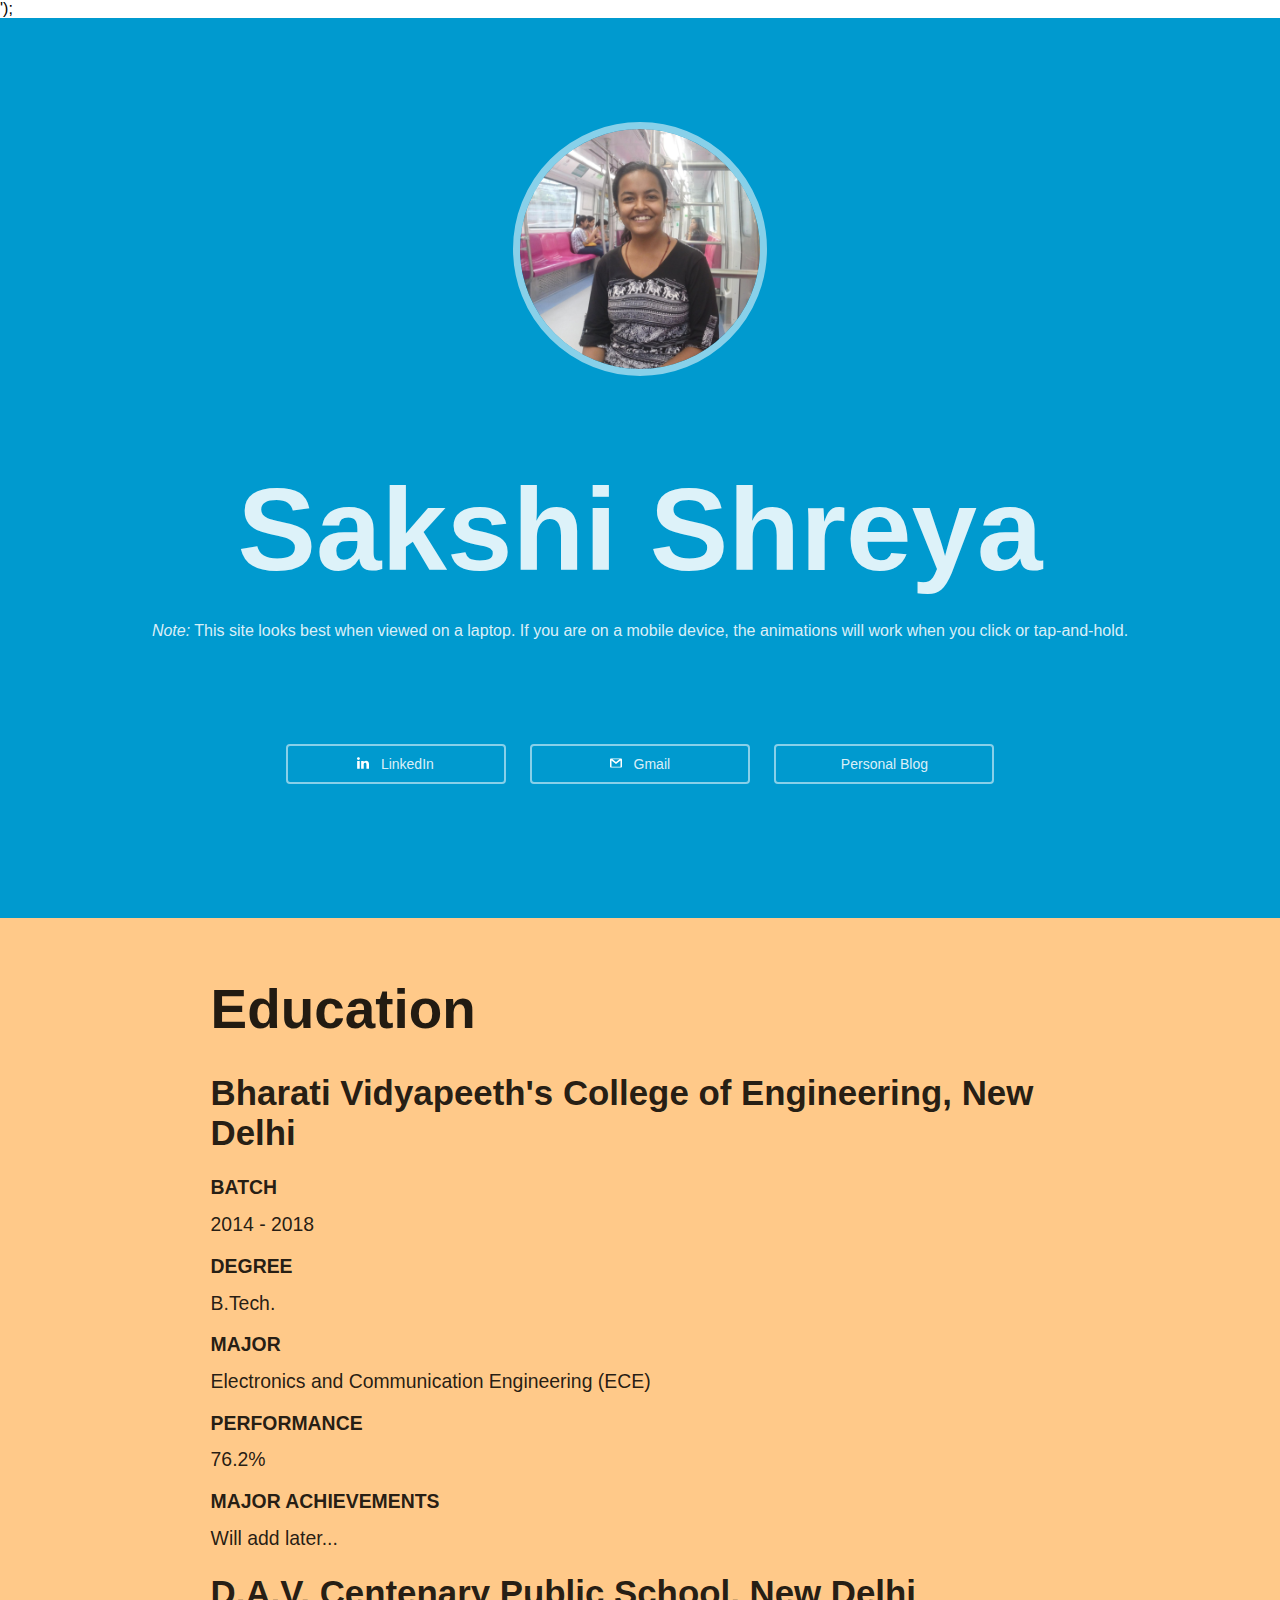
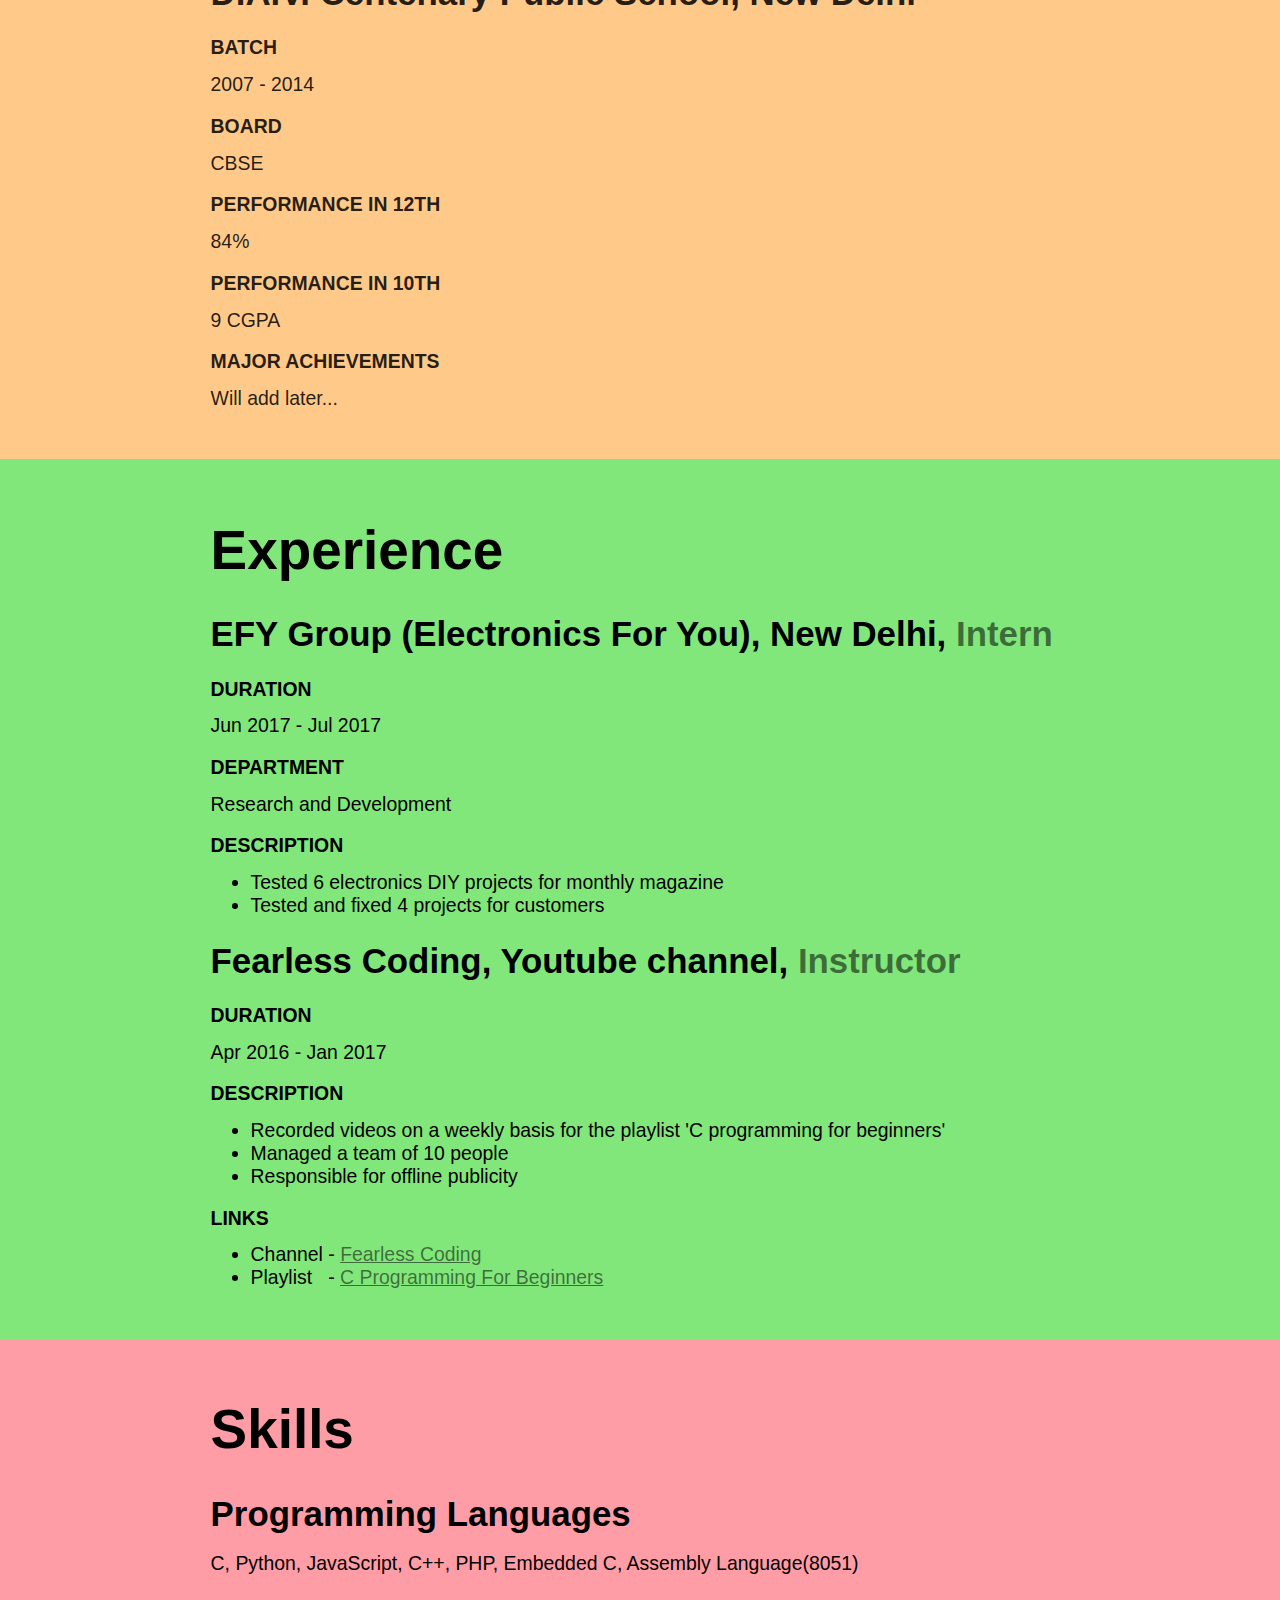
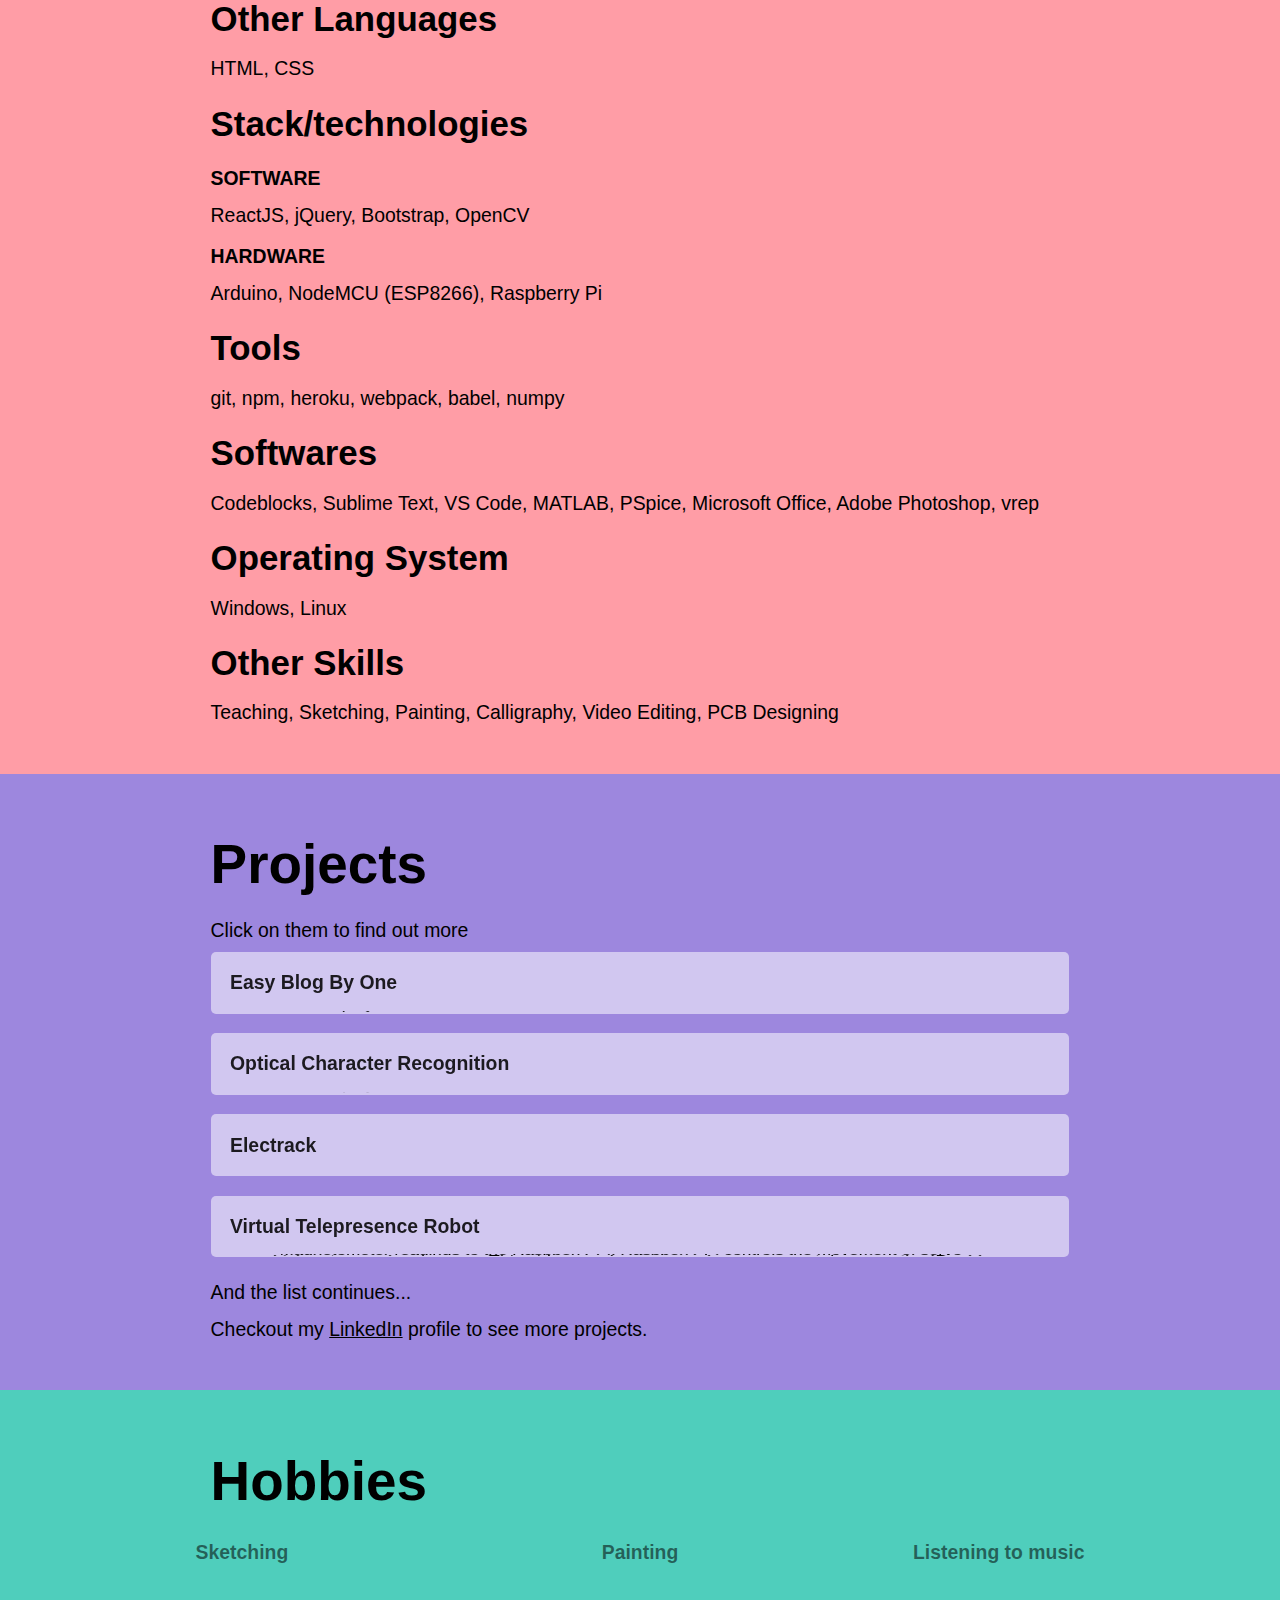
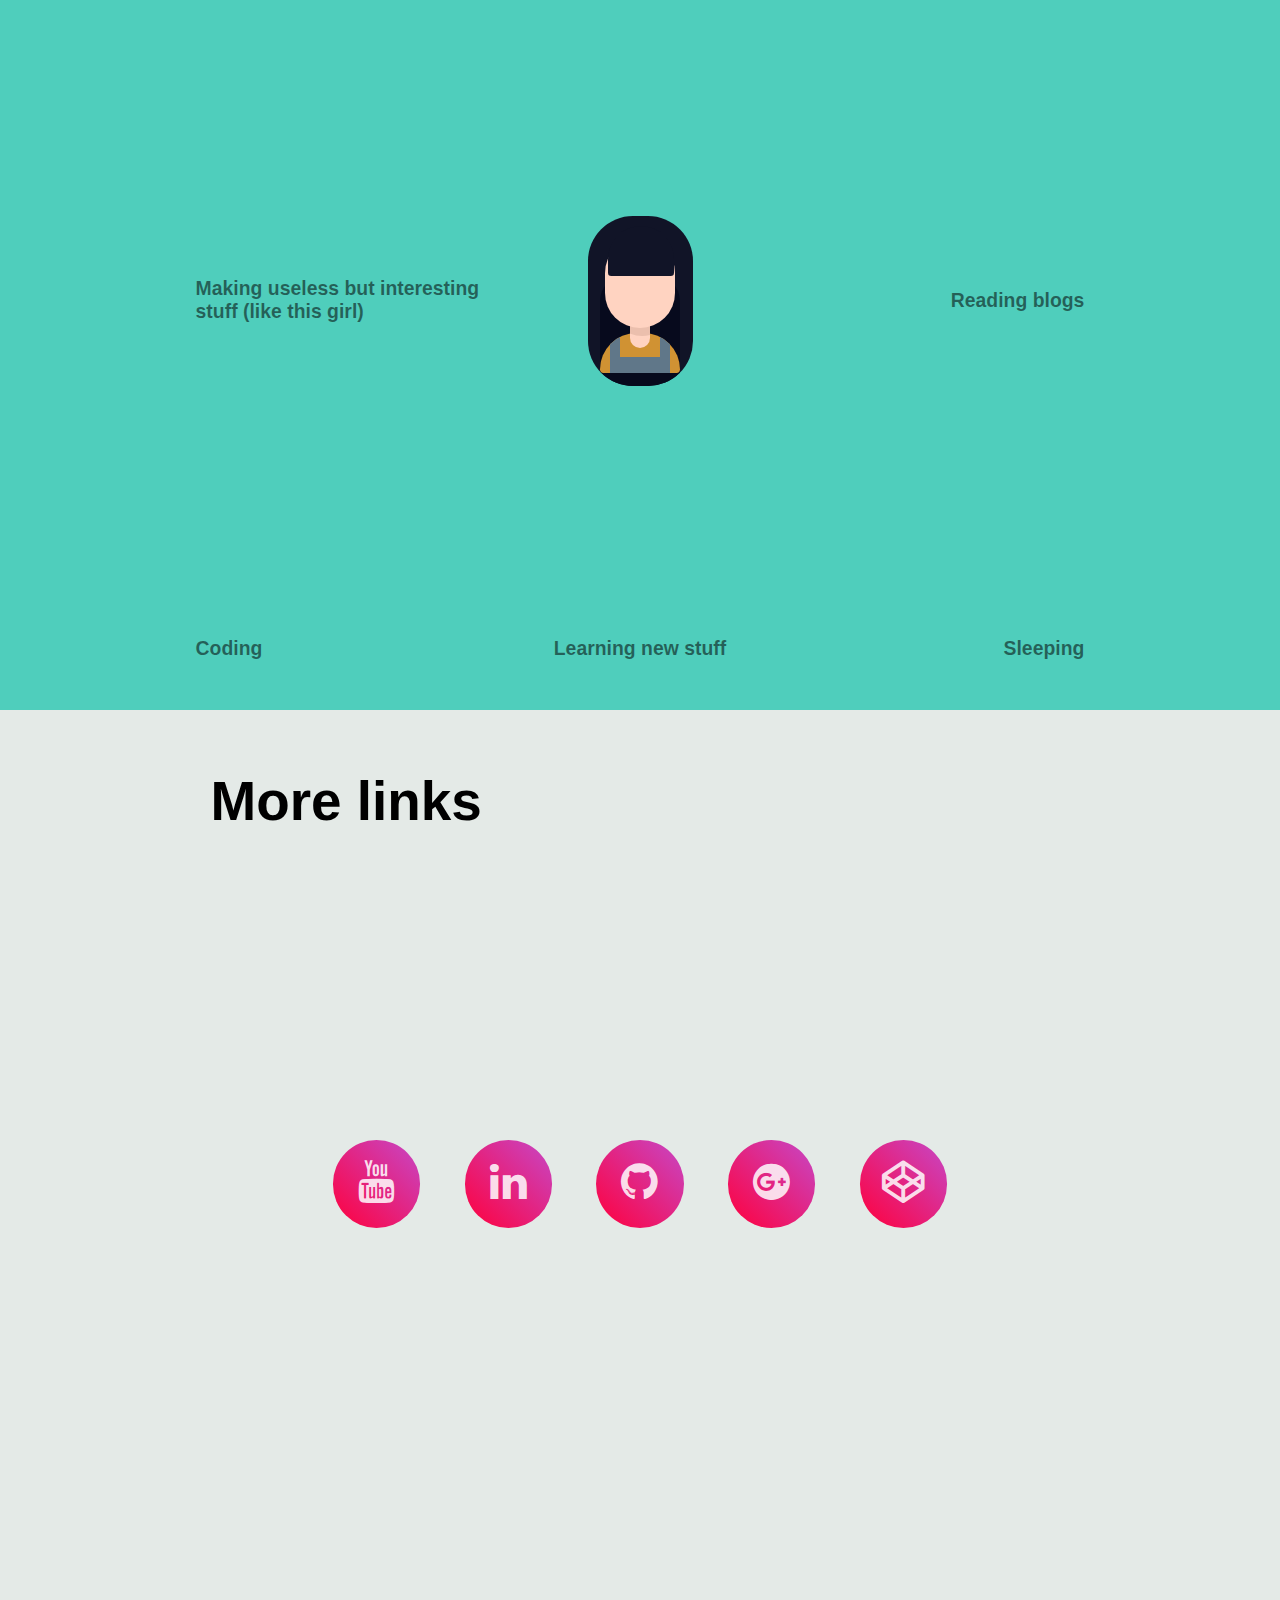
==== commit 42027e80: "Update index.html" ====
--- a/index.html
+++ b/index.html
@@ -10,7 +10,8 @@
 	  integrity="sha256-FgpCb/KJQlLNfOu91ta32o/NMZxltwRo8QtmkMRdAu8="
 	  crossorigin="anonymous"></script>
 	<script>
-		window.jQuery || document.write("<script src='jquery-3.3.1.min.js'></script>");
+	  window.jQuery || document.write('<script src="jquery-3.3.1.min.js"></script>');
+	</script>
 </head>
 <body>
 	<div class="cover">
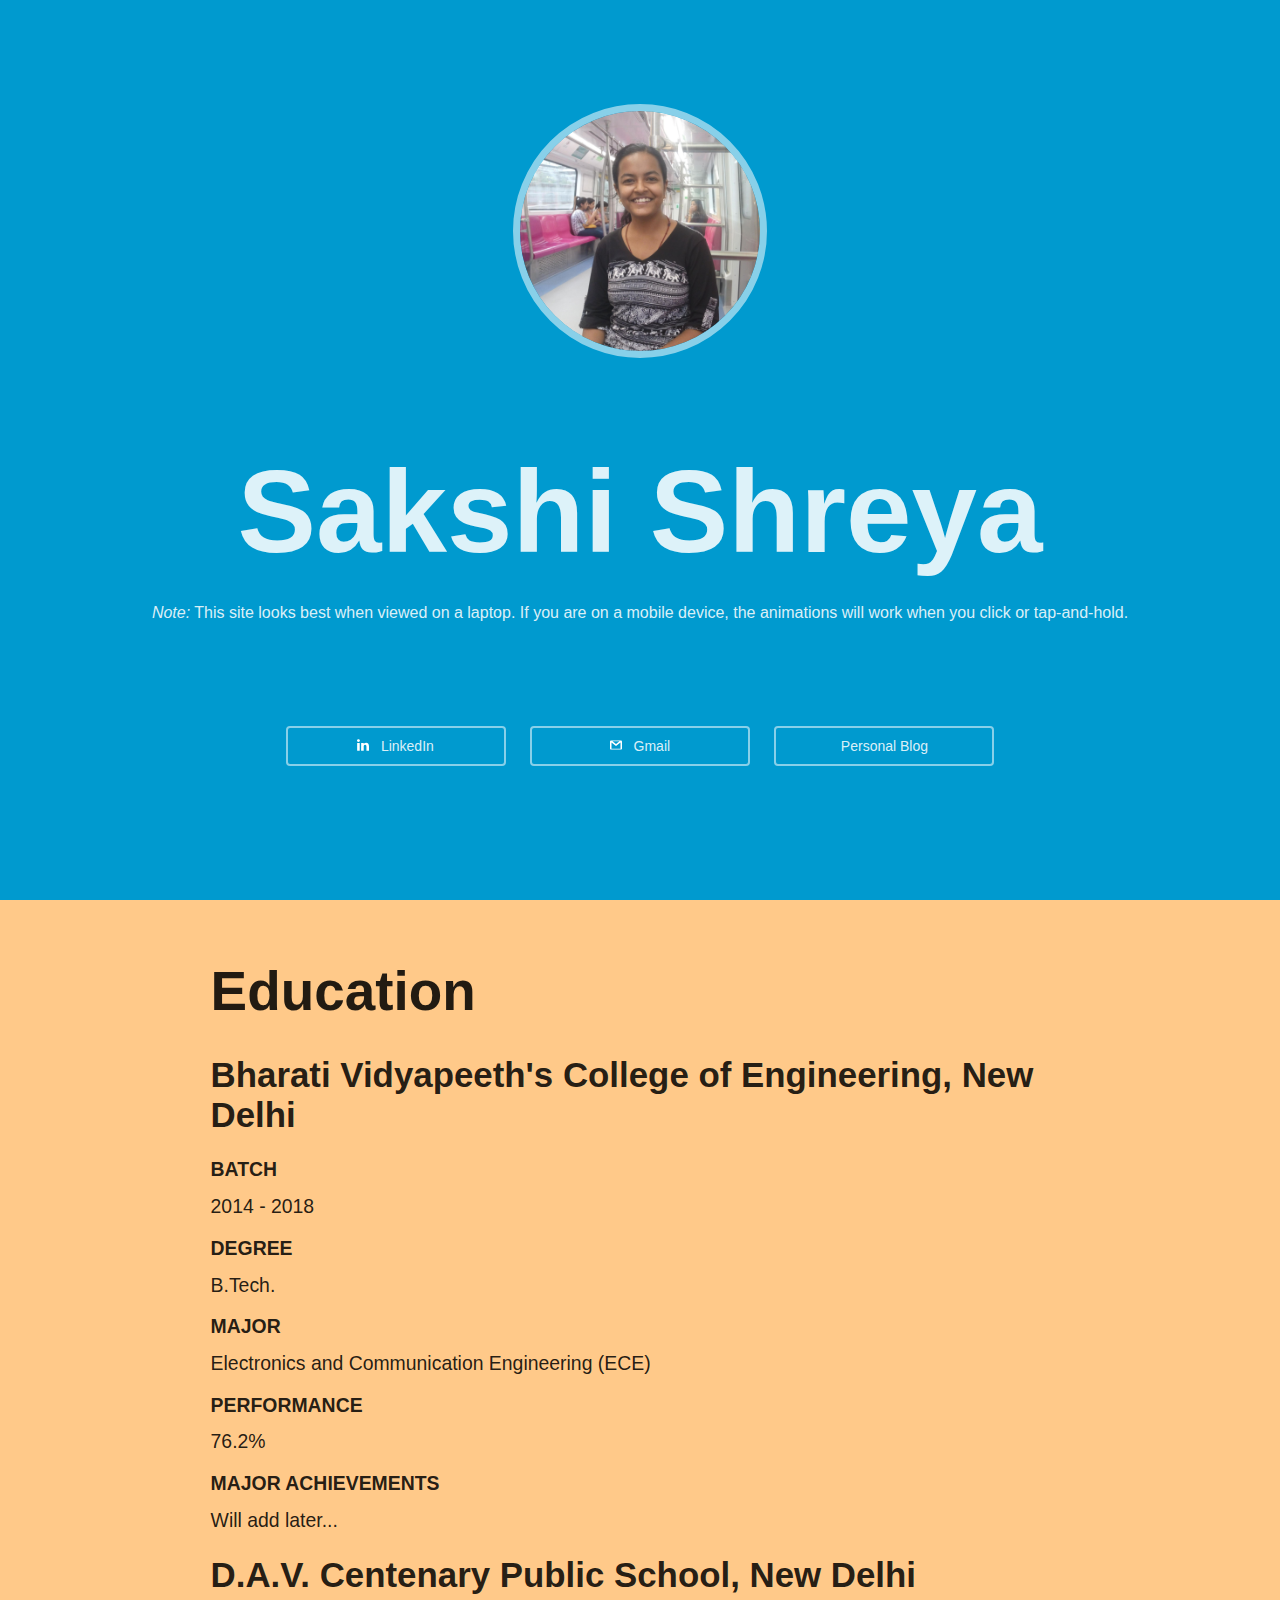
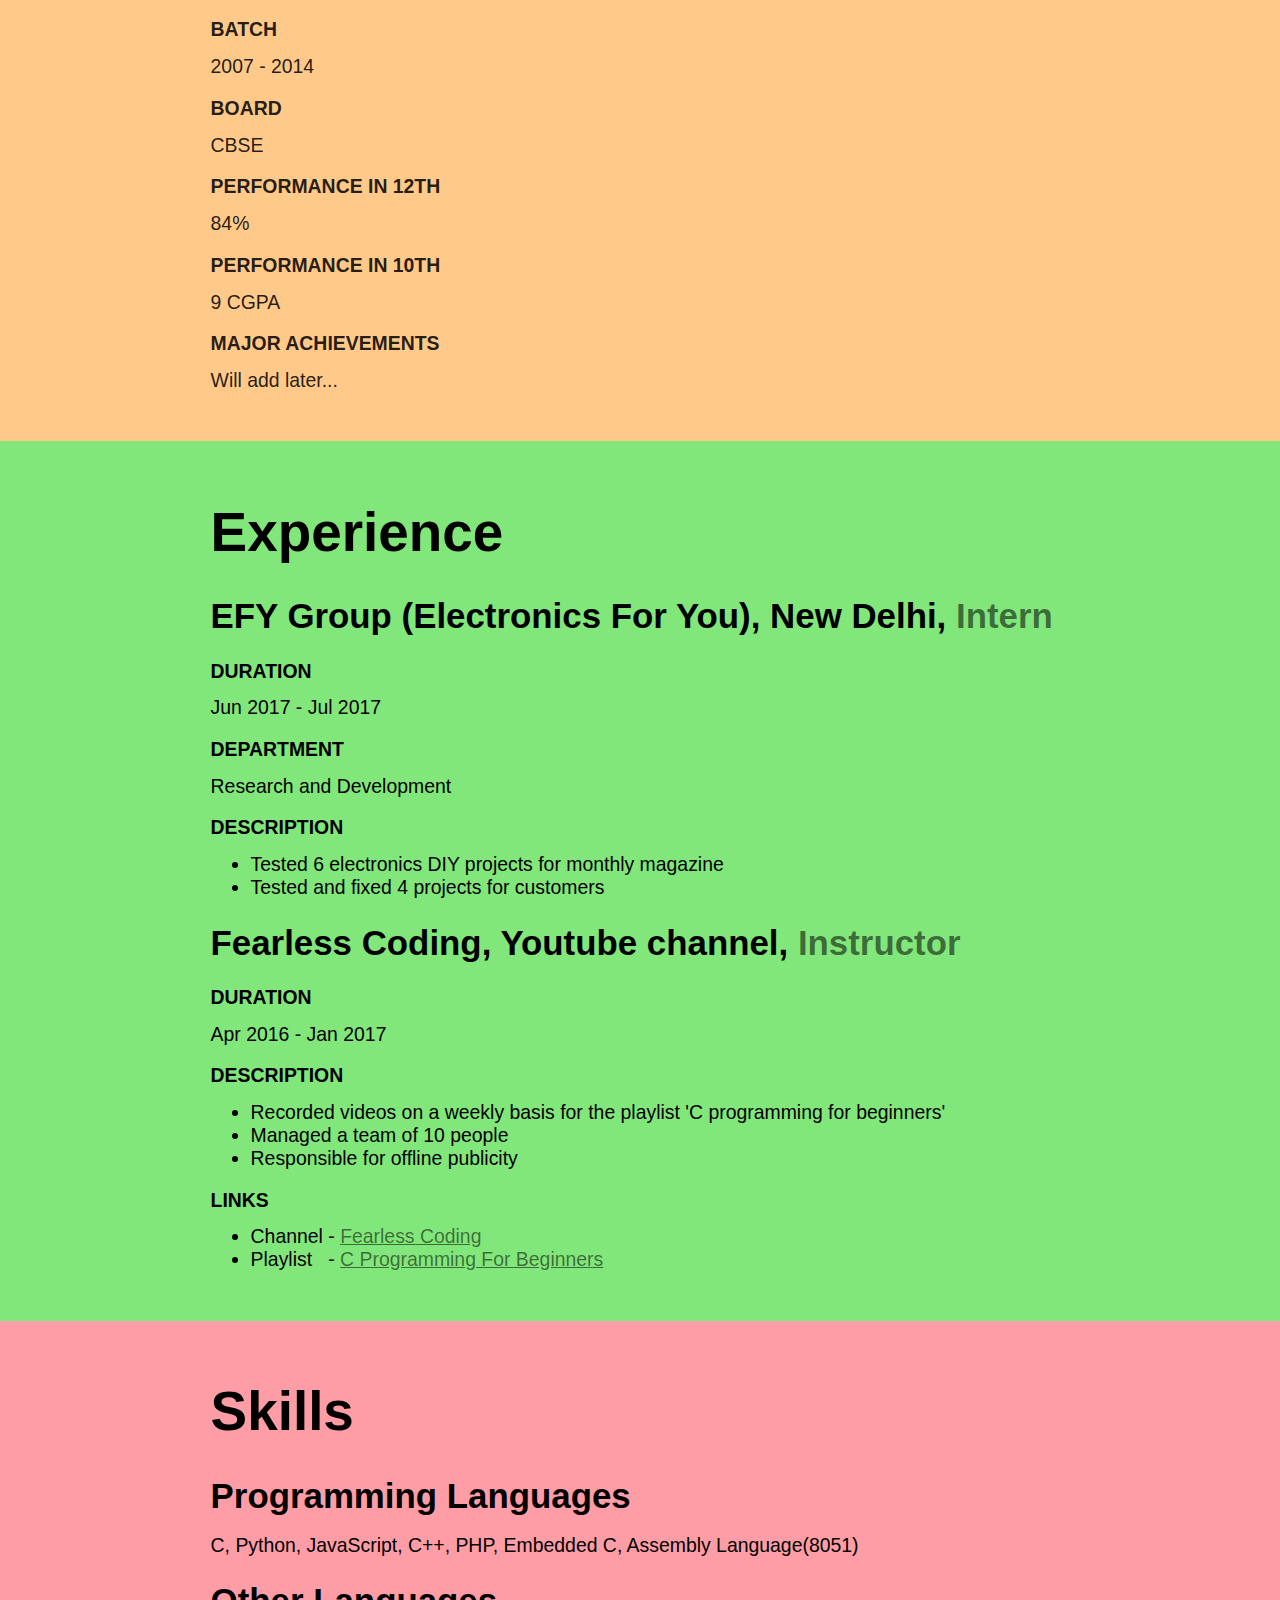
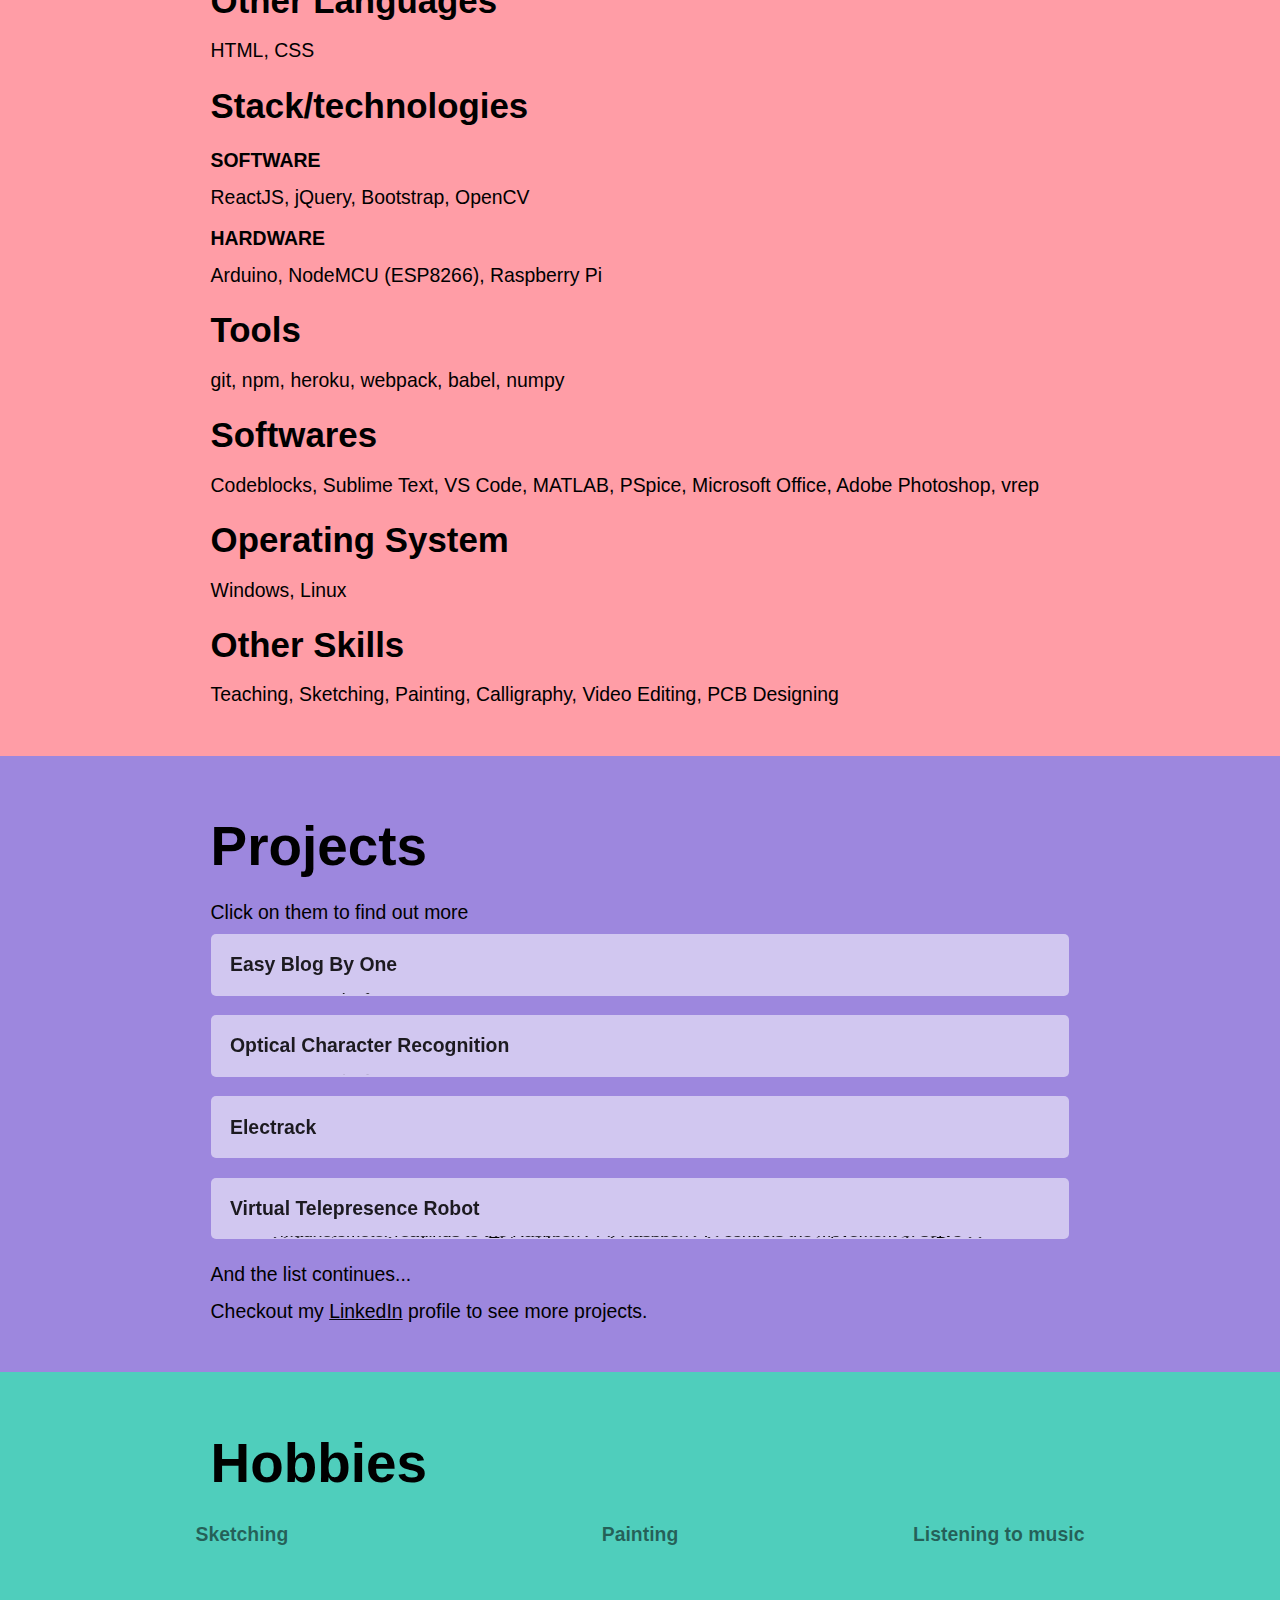
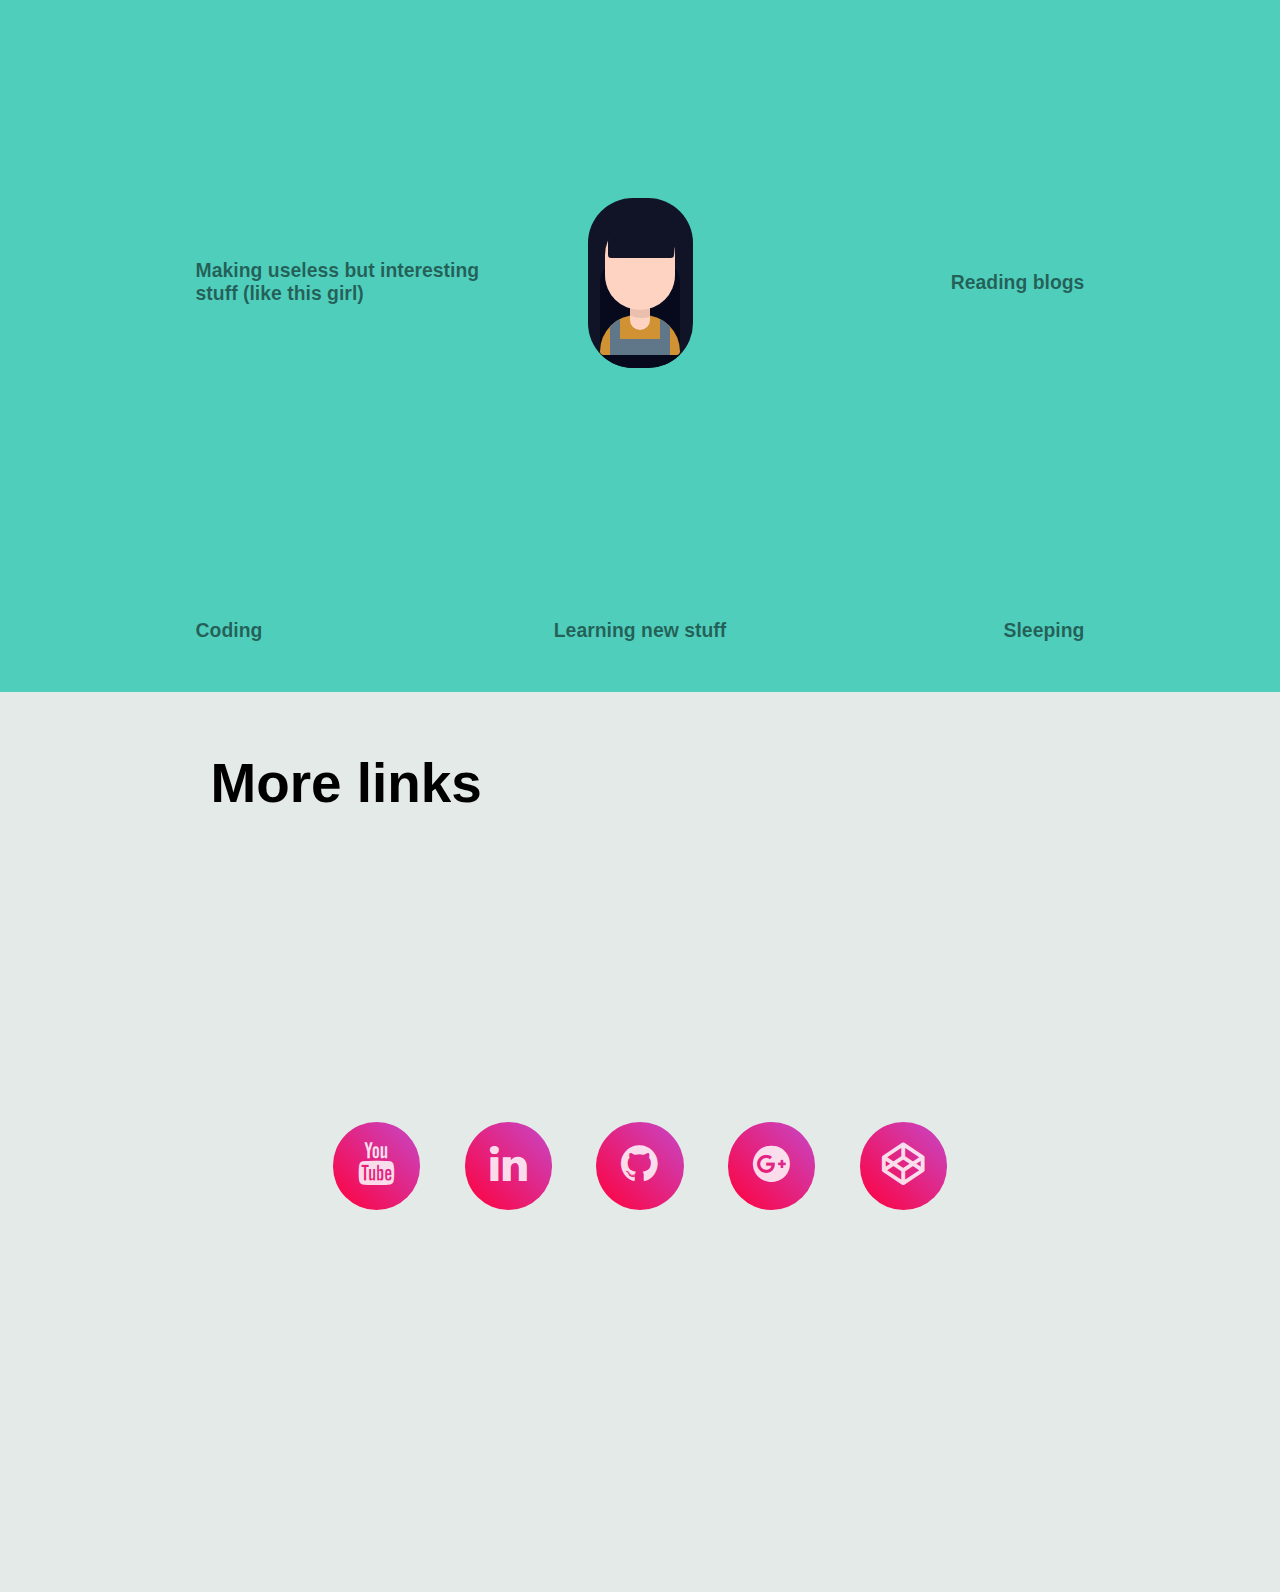
==== commit 1d15fe2e: "Update index.html" ====
--- a/index.html
+++ b/index.html
@@ -10,7 +10,7 @@
 	  integrity="sha256-FgpCb/KJQlLNfOu91ta32o/NMZxltwRo8QtmkMRdAu8="
 	  crossorigin="anonymous"></script>
 	<script>
-	  window.jQuery || document.write('<script src="jquery-3.3.1.min.js"></script>');
+	  window.jQuery || document.write('<script src="jquery-3.3.1.min.js"><\/script>');
 	</script>
 </head>
 <body>
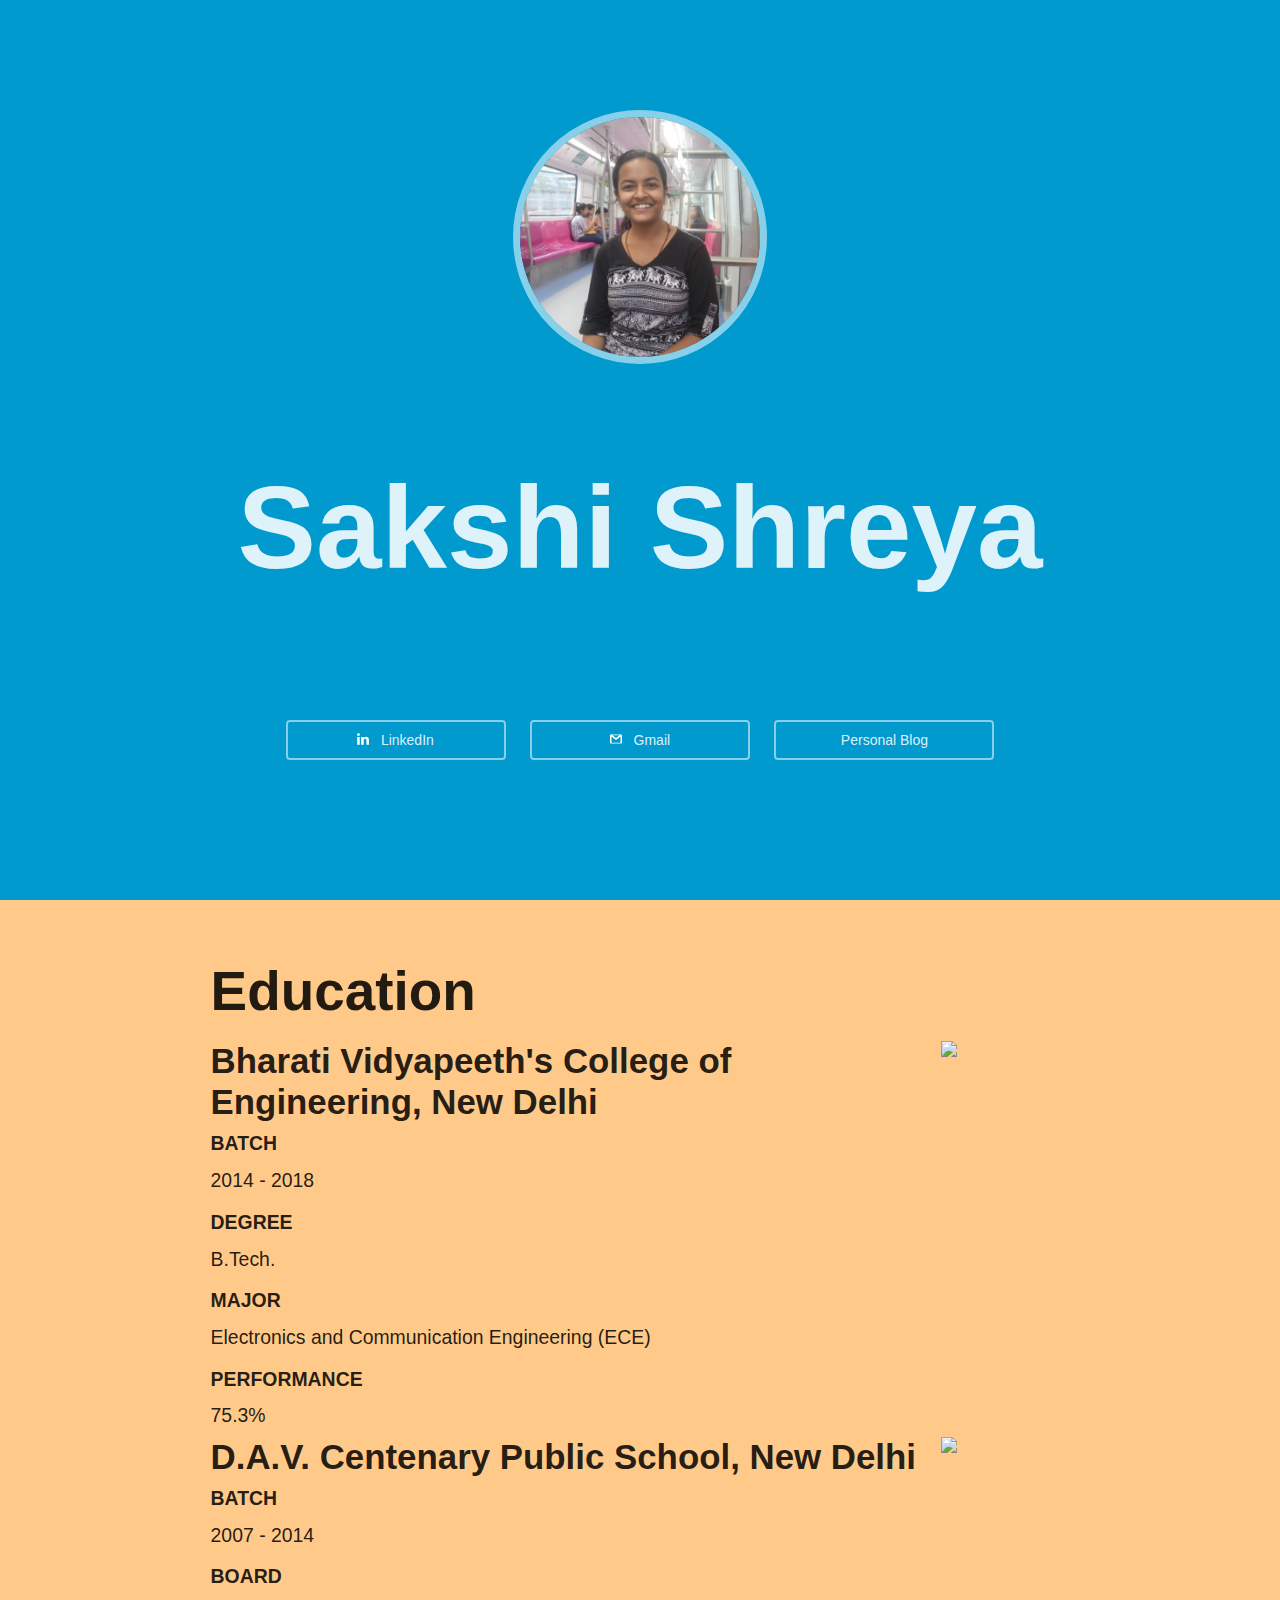
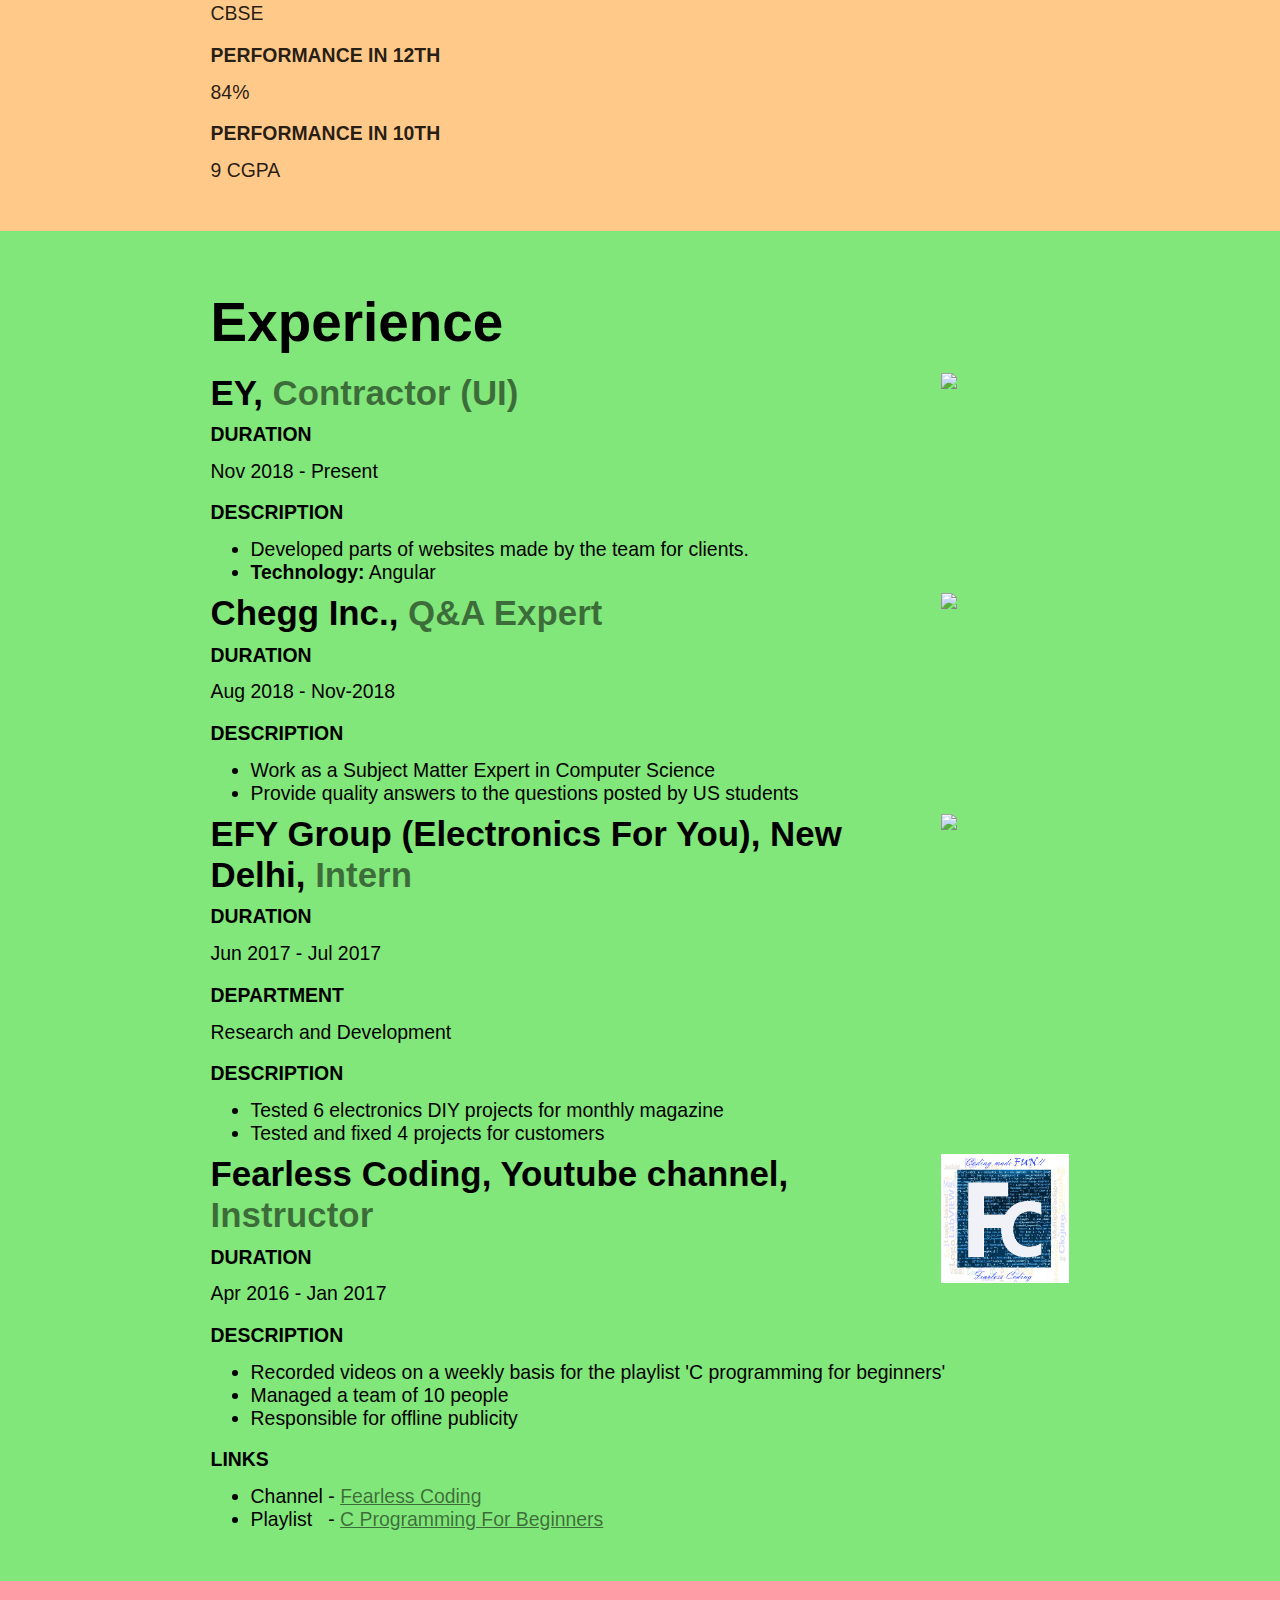
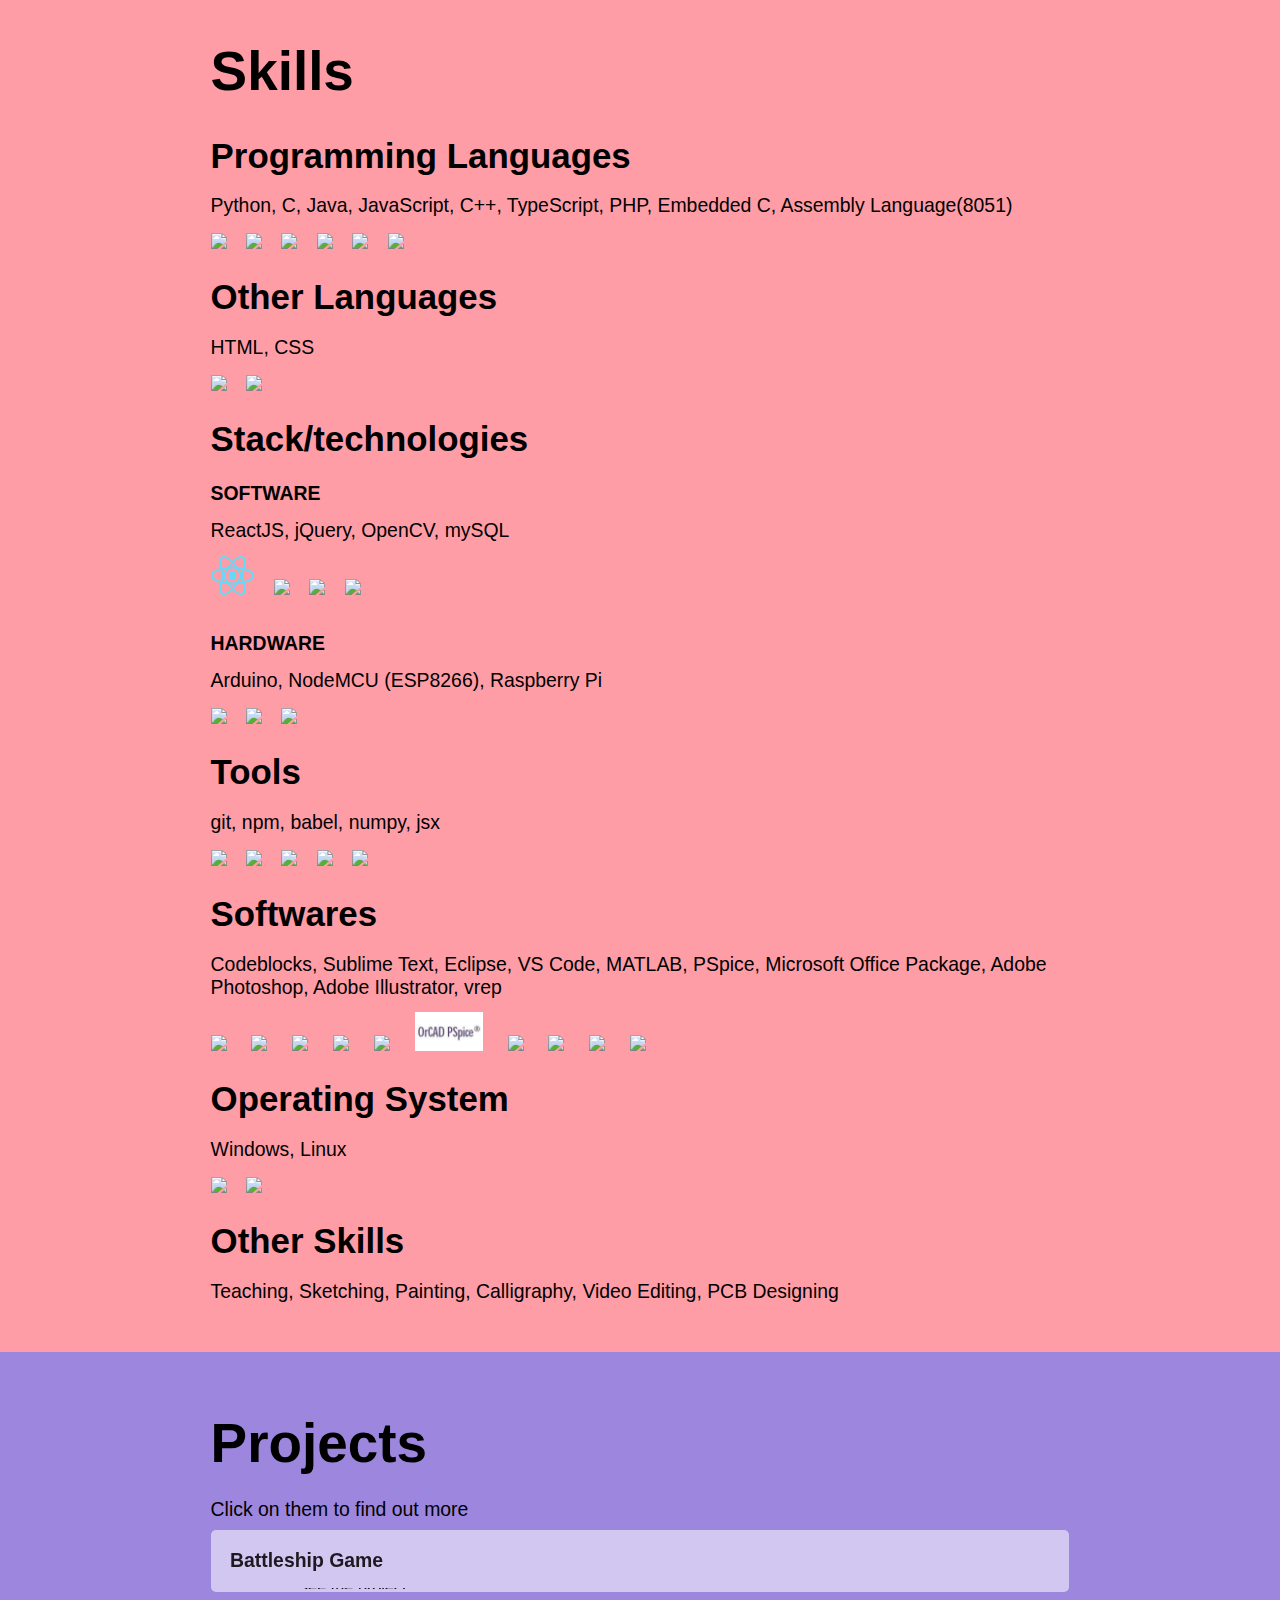
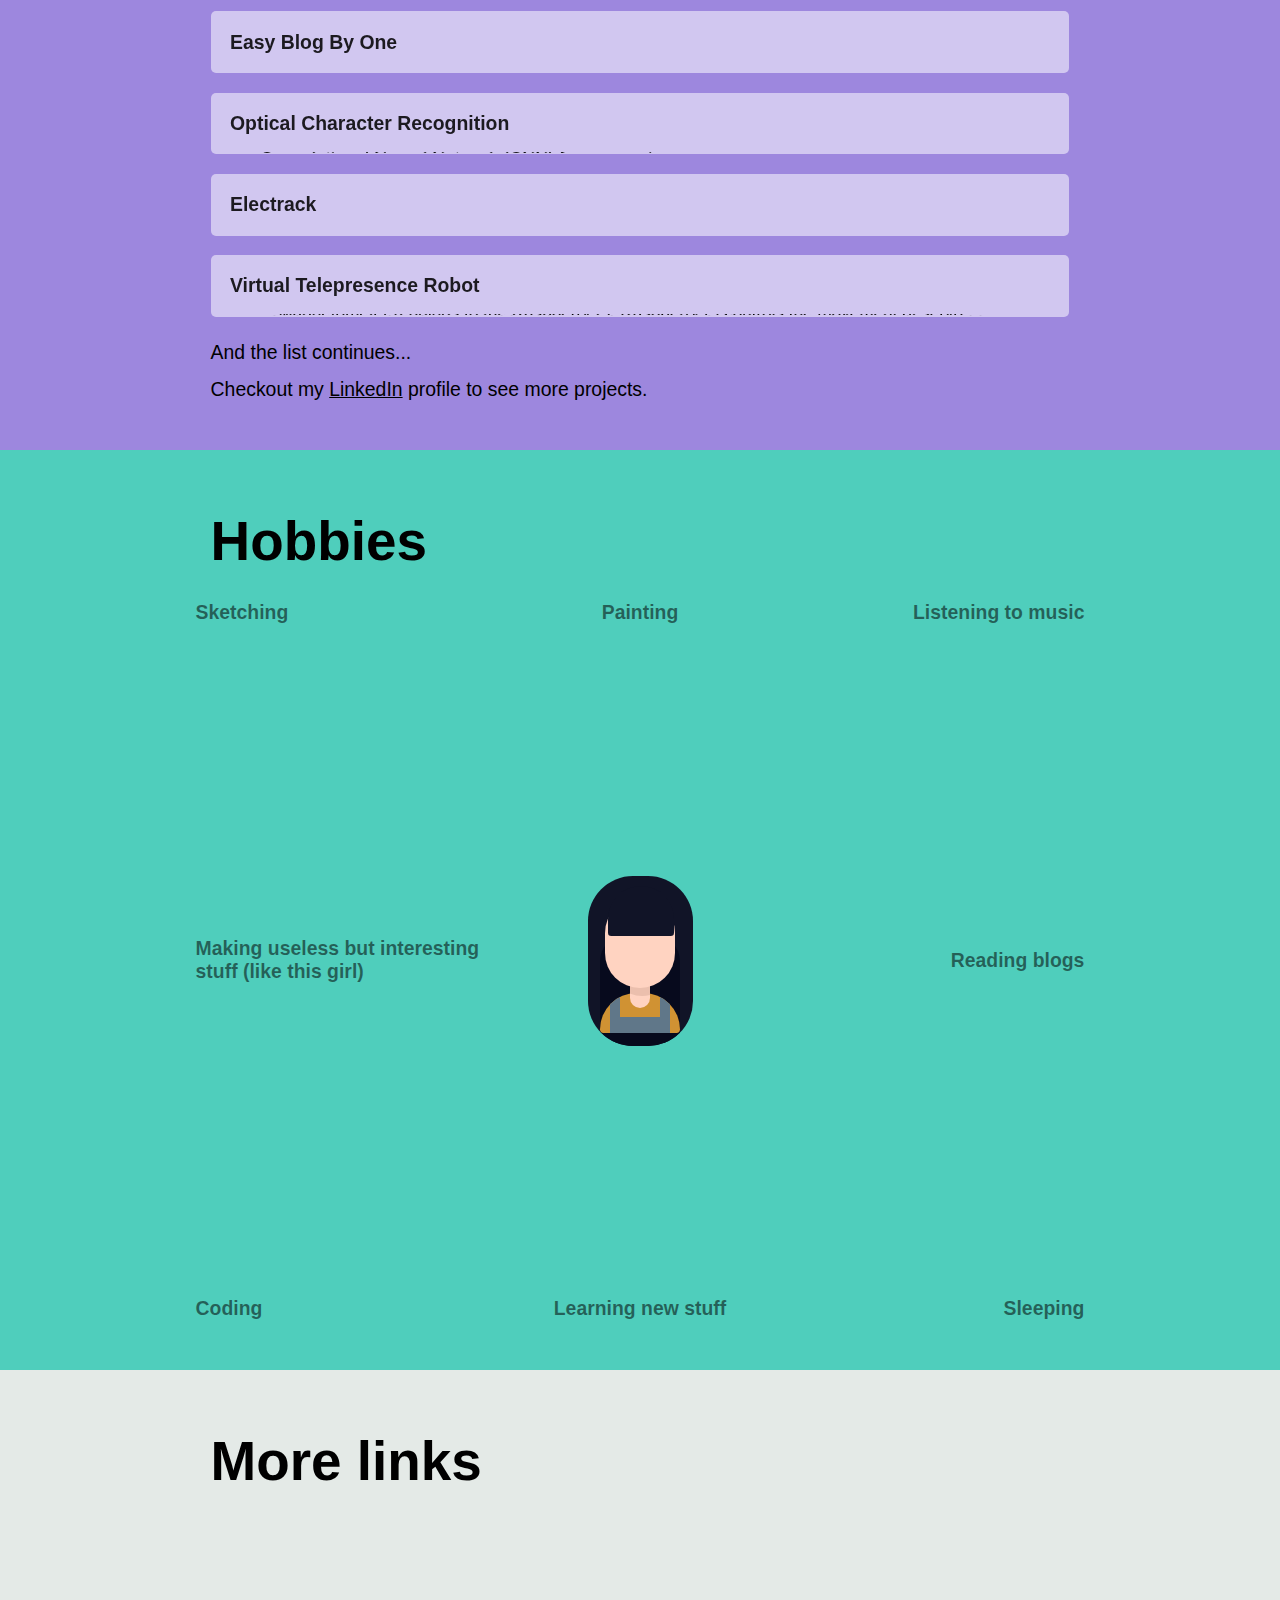
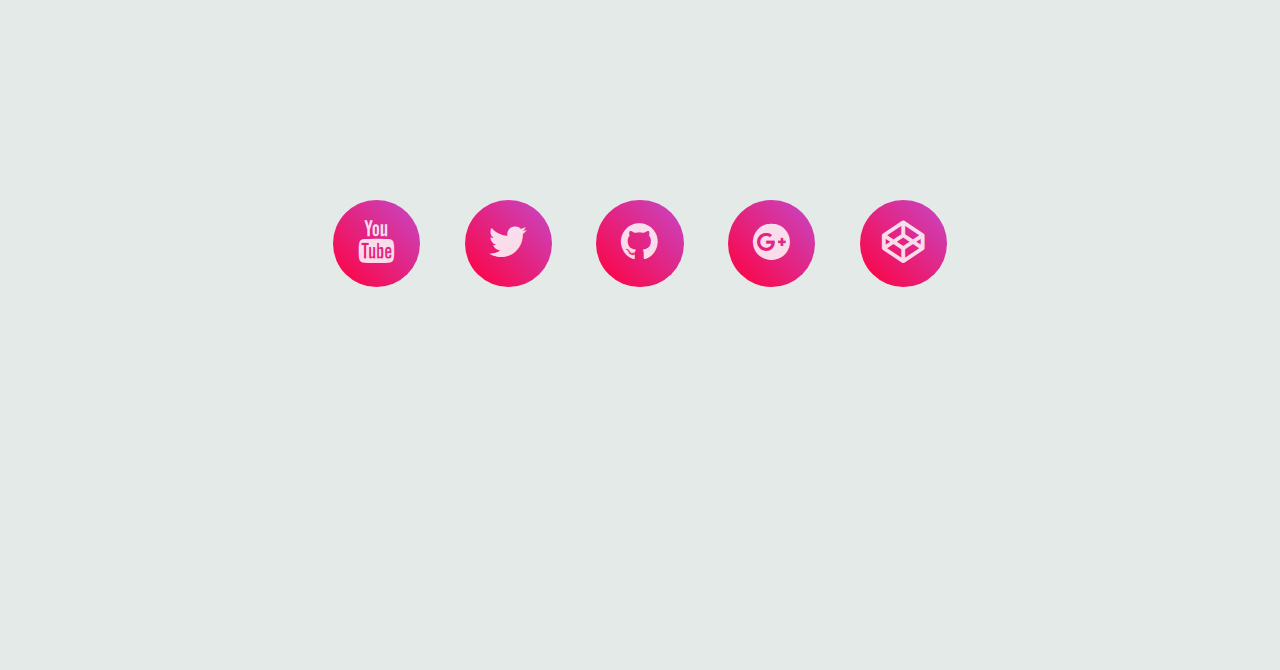
==== commit 3171983f: "Added logos of companies and institutes" ====
--- a/index.html
+++ b/index.html
@@ -9,16 +9,12 @@
 	  src="https://code.jquery.com/jquery-3.3.1.min.js"
 	  integrity="sha256-FgpCb/KJQlLNfOu91ta32o/NMZxltwRo8QtmkMRdAu8="
 	  crossorigin="anonymous"></script>
-	<script>
-	  window.jQuery || document.write('<script src="jquery-3.3.1.min.js"><\/script>');
-	</script>
 </head>
 <body>
 	<div class="cover">
 		<img src="IMG_20180522_182405.jpg" class="my-pic">
 		<div>
 			<h1 class="name">Sakshi Shreya</h1>
-			<p style="color: var(--white-text); text-align: justify;"><em>Note:</em> This site looks best when viewed on a laptop. If you are on a mobile device, the animations will work when you click or tap-and-hold.</p>
 		</div>
 		<div class="social-networks">
 			<div class="social-network">
@@ -47,7 +43,7 @@
 	<div class="education">
 		<div class="content">
 			<h3>Education</h3>
-			<h4>Bharati Vidyapeeth's College of Engineering, New Delhi</h4>
+			<h4><img src="http://bvcoend.ac.in/site_data/img/logo.png">Bharati Vidyapeeth's College of Engineering, New Delhi</h4>
 			<h5>Batch</h5>
 			<p>2014 - 2018</p>
 			<h5>Degree</h5>
@@ -55,10 +51,8 @@
 			<h5>Major</h5>
 			<p>Electronics and Communication Engineering (ECE)</p>
 			<h5>Performance</h5>
-			<p>76.2%</p>
-			<h5>Major Achievements</h5>
-			<p>Will add later...</p>
-			<h4>D.A.V. Centenary Public School, New Delhi</h4>
+			<p>75.3%</p>
+			<h4><img src="http://davschoolpemn.org/MyImages/LOGO.png">D.A.V. Centenary Public School, New Delhi</h4>
 			<h5>Batch</h5>
 			<p>2007 - 2014</p>
 			<h5>Board</h5>
@@ -67,14 +61,28 @@
 			<p>84%</p>
 			<h5>Performance in 10th</h5>
 			<p>9 CGPA</p>
-			<h5>Major Achievements</h5>
-			<p>Will add later...</p>
 		</div>
 	</div>
 	<div class="experience">
 		<div class="content">
 			<h3>Experience</h3>
-			<h4>EFY Group (Electronics For You), New Delhi, <span>Intern</span></h4>
+			<h4><img src="https://assets.ey.com/content/dam/ey-sites/ey-com/global/generic/logos/20170526-EY-Digital-Brand.svg">EY, <span>Contractor (UI)</span></h4>
+			<h5>Duration</h5>
+			<p>Nov 2018 - Present</p>
+			<h5>Description</h5>
+			<ul>
+				<li>Developed parts of websites made by the team for clients.</li>
+				<li><b>Technology:</b> Angular</li>
+			</ul>
+			<h4><img src="https://media.licdn.com/dms/image/C4E0BAQHvU1_FiUVtRg/company-logo_400_400/0?e=1555545600&v=beta&t=7v5KcPAjwaOdn_pyvHFEoVy4fmoXO45BZLokWgtAdJM">Chegg Inc., <span>Q&A Expert</span></h4>
+			<h5>Duration</h5>
+			<p>Aug 2018 - Nov-2018</p>
+			<h5>Description</h5>
+			<ul>
+				<li>Work as a Subject Matter Expert in Computer Science</li>
+				<li>Provide quality answers to the questions posted by US students</li>
+			</ul>
+			<h4><img src="https://media.licdn.com/dms/image/C4E0BAQGQnBPUv2h3jw/company-logo_400_400/0?e=1555545600&v=beta&t=NQ-XMoCW99zY4FwFxW10RGTBUhvCRQp2zrU0_rU4sWU">EFY Group (Electronics For You), New Delhi, <span>Intern</span></h4>
 			<h5>Duration</h5>
 			<p>Jun 2017 - Jul 2017</p>
 			<h5>Department</h5>
@@ -84,7 +92,7 @@
 				<li>Tested 6 electronics DIY projects for monthly magazine</li>
 				<li>Tested and fixed 4 projects for customers</li>
 			</ul>
-			<h4>Fearless Coding, Youtube channel, <span>Instructor</span></h4>
+			<h4><img src="fearlessCoding.jpg">Fearless Coding, Youtube channel, <span>Instructor</span></h4>
 			<h5>Duration</h5>
 			<p>Apr 2016 - Jan 2017</p>
 			<h5>Description</h5>
@@ -104,20 +112,39 @@
 		<div class="content">
 			<h3>Skills</h3>
 			<h4>Programming Languages</h4>
-			<p>C, Python, JavaScript, C++, PHP, Embedded C, Assembly Language(8051)</p>
+			<p>Python, C, Java, JavaScript, C++, TypeScript, PHP, Embedded C, Assembly Language(8051)</p>
+			<p><img src="https://www.python.org/static/community_logos/python-logo-generic.svg"><img src="https://seeklogo.com/images/C/c-programming-language-logo-9B32D017B1-seeklogo.com.png"><img src="https://seeklogo.com/images/J/javascript-logo-E967E87D74-seeklogo.com.png"><img src="https://seeklogo.com/images/C/c-logo-1B1817C041-seeklogo.com.png"><img src="https://camo.githubusercontent.com/6effdb8103365043944db7a341e91ffe2fc234e5/[base64]"><img src="http://php.net/images/logos/new-php-logo.svg"></p>
 			<h4>Other Languages</h4>
 			<p>HTML, CSS</p>
+			<p><img src="https://seeklogo.com/images/H/html5-logo-EF92D240D7-seeklogo.com.png"><img src="https://seeklogo.com/images/C/css3-logo-8724075274-seeklogo.com.png"></p>
 			<h4>Stack/technologies</h4>
 			<h5>Software</h5>
-			<p>ReactJS, jQuery, Bootstrap, OpenCV</p>
+			<p>ReactJS, jQuery, OpenCV, mySQL</p>
+			<p><img src="[data-uri]"><img src="https://seeklogo.com/images/J/jquery-logo-5A241F9AC3-seeklogo.com.png"><img src="https://opencv.org/assets/theme/logo.png"><img src="https://www.mysql.com/common/logos/logo-mysql-170x115.png"></p>
+			<p>	</p>
 			<h5>Hardware</h5>
 			<p>Arduino, NodeMCU (ESP8266), Raspberry Pi</p>
+			<p><img src="https://www.arduino.cc/favicon.ico"><img src="http://www.nodemcu.com/images/thumbnail/nodemcu-style5-150px.png_150x150.png"><img src="https://www.raspberrypi.org/app/uploads/2018/03/RPi-Logo-Reg-SCREEN-199x250.png"></p>
 			<h4>Tools</h4>
-			<p>git, npm, heroku, webpack, babel, numpy</p>
+			<p>git, npm, babel, numpy, jsx</p>
+			<p><img src="https://git-scm.com/images/logos/downloads/Git-Logo-2Color.png"><img src="https://seeklogo.com/images/N/npm-node-package-manager-logo-DE93649ED1-seeklogo.com.png"><img src="https://d33wubrfki0l68.cloudfront.net/7a197cfe44548cc1a3f581152af70a3051e11671/78df8/img/babel.svg"><img src="http://www.numpy.org/_static/numpy_logo.png"><img src="http://www.jsxinc.com/images/logo.png"></p>
 			<h4>Softwares</h4>
-			<p>Codeblocks, Sublime Text, VS Code, MATLAB, PSpice, Microsoft Office, Adobe Photoshop, vrep</p>
+			<p>Codeblocks, Sublime Text, Eclipse, VS Code, MATLAB, PSpice, Microsoft Office Package, Adobe Photoshop, Adobe Illustrator, vrep</p>
+			<p>
+				<img src="http://wiki.codeblocks.org/resources/assets/wiki.png">
+				<img src="https://encrypted-tbn2.gstatic.com/images?q=tbn:ANd9GcS7F4S-vvlmZWuE5oSt1vIKjc9iZNghA53g5bu72Qa5F6kN4I8GChI">
+				<img src="https://www.eclipse.org/artwork/images/v2/logo-800x188.png">
+				<img src="https://code.visualstudio.com/favicon.ico">
+				<img src="https://upload.wikimedia.org/wikipedia/commons/thumb/2/21/Matlab_Logo.png/667px-Matlab_Logo.png">
+				<img src="[data-uri]">
+				<img src="https://upload.wikimedia.org/wikipedia/commons/thumb/d/dd/Microsoft_Office_2013_logo.svg/506px-Microsoft_Office_2013_logo.svg.png">
+				<img src="https://seeklogo.com/images/A/adobe-photoshop-cc-logo-CBD0AAA3A7-seeklogo.com.png">
+				<img src="https://seeklogo.com/images/A/adobe-illustrator-cc-logo-C1DC5A6D09-seeklogo.com.png">
+				<img src="http://lenkaspace.net/images/blog/simulatorsComparison/vrep.png">
+			</p>
 			<h4>Operating System</h4>
 			<p>Windows, Linux</p>
+			<p><img src="https://seeklogo.com/images/M/Microsoft_Windows-logo-3F246D8270-seeklogo.com.png"><img src="http://pngimg.com/uploads/linux/linux_PNG29.png"></p>
 			<h4>Other Skills</h4>
 			<p>Teaching, Sketching, Painting, Calligraphy, Video Editing, PCB Designing</p>
 		</div>
@@ -126,6 +153,16 @@
 		<div class="content">
 			<h3>Projects</h3>
 			<p>Click on them to find out more</p>
+			<div class="acc-content">
+				<button class="accordion">Battleship Game</button>
+				<div class="panel inactive-panel">
+					<p class="date">Sep 2018</p>
+					<p>This project is similar to the classic Battleship game, except my version is in 1 dimension only. The project is made on <b>Java</b> as the programming language.</p>
+					<p>I created this game as a challenge. Where the challenge was to create 1D version of this game in 2 hrs.</p>
+					<p><a href="https://en.wikipedia.org/wiki/Battleship_(game)">Read more about the game</a></p>
+					<p><a href="https://github.com/SakshiShreya/BattleShip_Game" target="_blank">See the project</a></p>
+				</div>
+			</div>
 			<div class="acc-content">
 				<button class="accordion">Easy Blog By One</button>
 				<div class="panel inactive-panel">
@@ -194,15 +231,15 @@
 			<h3>More links</h3>
 			<div class="wrapper">
 				<ul class="icons">
-					<li><a href="https://www.youtube.com/sakshishreya"><i class="fa fa-youtube"></i></a></li>
-					<li><a href="https://www.linkedin.com/in/sakshishreya/"><i class="fa fa-linkedin"></i></a></li>
-					<li><a href="https://github.com/SakshiShreya"><i class="fa fa-github"></i></a></li>
-					<li><a href="https://plus.google.com/u/0/+SakshiShreya"><i class="fa fa-google-plus-official"></i></a></li>
-					<li><a href="https://codepen.io/sakshi-shreya/"><i class="fa fa-codepen"></i></a></li>
-				</div>
+					<li><a href="https://www.youtube.com/sakshishreya" target="_blank"><i class="fa fa-youtube"></i></a></li>
+					<li><a href="https://twitter.com/SakshiShreya3" target="_blank"><i class="fa fa-twitter"></i></a></li>
+					<li><a href="https://github.com/SakshiShreya"  target="_blank"><i class="fa fa-github"></i></a></li>
+					<li><a href="https://plus.google.com/u/0/+SakshiShreya" target="_blank"><i class="fa fa-google-plus-official"></i></a></li>
+					<li><a href="https://codepen.io/sakshi-shreya/" target="_blank"><i class="fa fa-codepen"></i></a></li>
+				</ul>
 			</div>
 		</div>
 	</div>
 	<script type="text/javascript" src="main.js"></script>
 </body>
-</html>
+</html>--- a/main.css
+++ b/main.css
@@ -181,6 +181,16 @@
 	background: var(--bgcolor-2);
 	color: var(--black-text);
 }
+.education img {
+	width: 15%;
+	margin-left: 2%;
+	float: right;
+	vertical-align: text-top;
+}
+.education h4 {
+	display: inline;
+	vertical-align: text-bottom;
+}
 
 /*xxxxxxxxxxxxxxxxxxxxxxxxxxxxxxxxxxxxxxxxxxxxxxEXPERIENCExxxxxxxxxxxxxxxxxxxxxxxxxxxxxxxxxxxxxxxxxxxxxxxxx*/
 .experience {
@@ -192,10 +202,24 @@
 .experience a:hover {
 	color: var(--black-text)
 }
+.experience img {
+	width: 15%;
+	margin-left: 2%;
+	float: right;
+	vertical-align: text-top;
+}
+.experience h4 {
+	display: inline;
+	vertical-align: text-bottom;
+}
 
 /*xxxxxxxxxxxxxxxxxxxxxxxxxxxxxxxxxxxxxxxxxxxxxxSKILLSxxxxxxxxxxxxxxxxxxxxxxxxxxxxxxxxxxxxxxxxxxxxxxxxxxxxx*/
 .skills {
 	background: var(--bgcolor-4);
+}
+.skills img {
+	height: calc(2 * var(--text-size));
+	margin-right: var(--text-size);
 }
 
 /*xxxxxxxxxxxxxxxxxxxxxxxxxxxxxxxxxxxxxxxxxxxxxxPROJECTSxxxxxxxxxxxxxxxxxxxxxxxxxxxxxxxxxxxxxxxxxxxxxxxxxxx*/
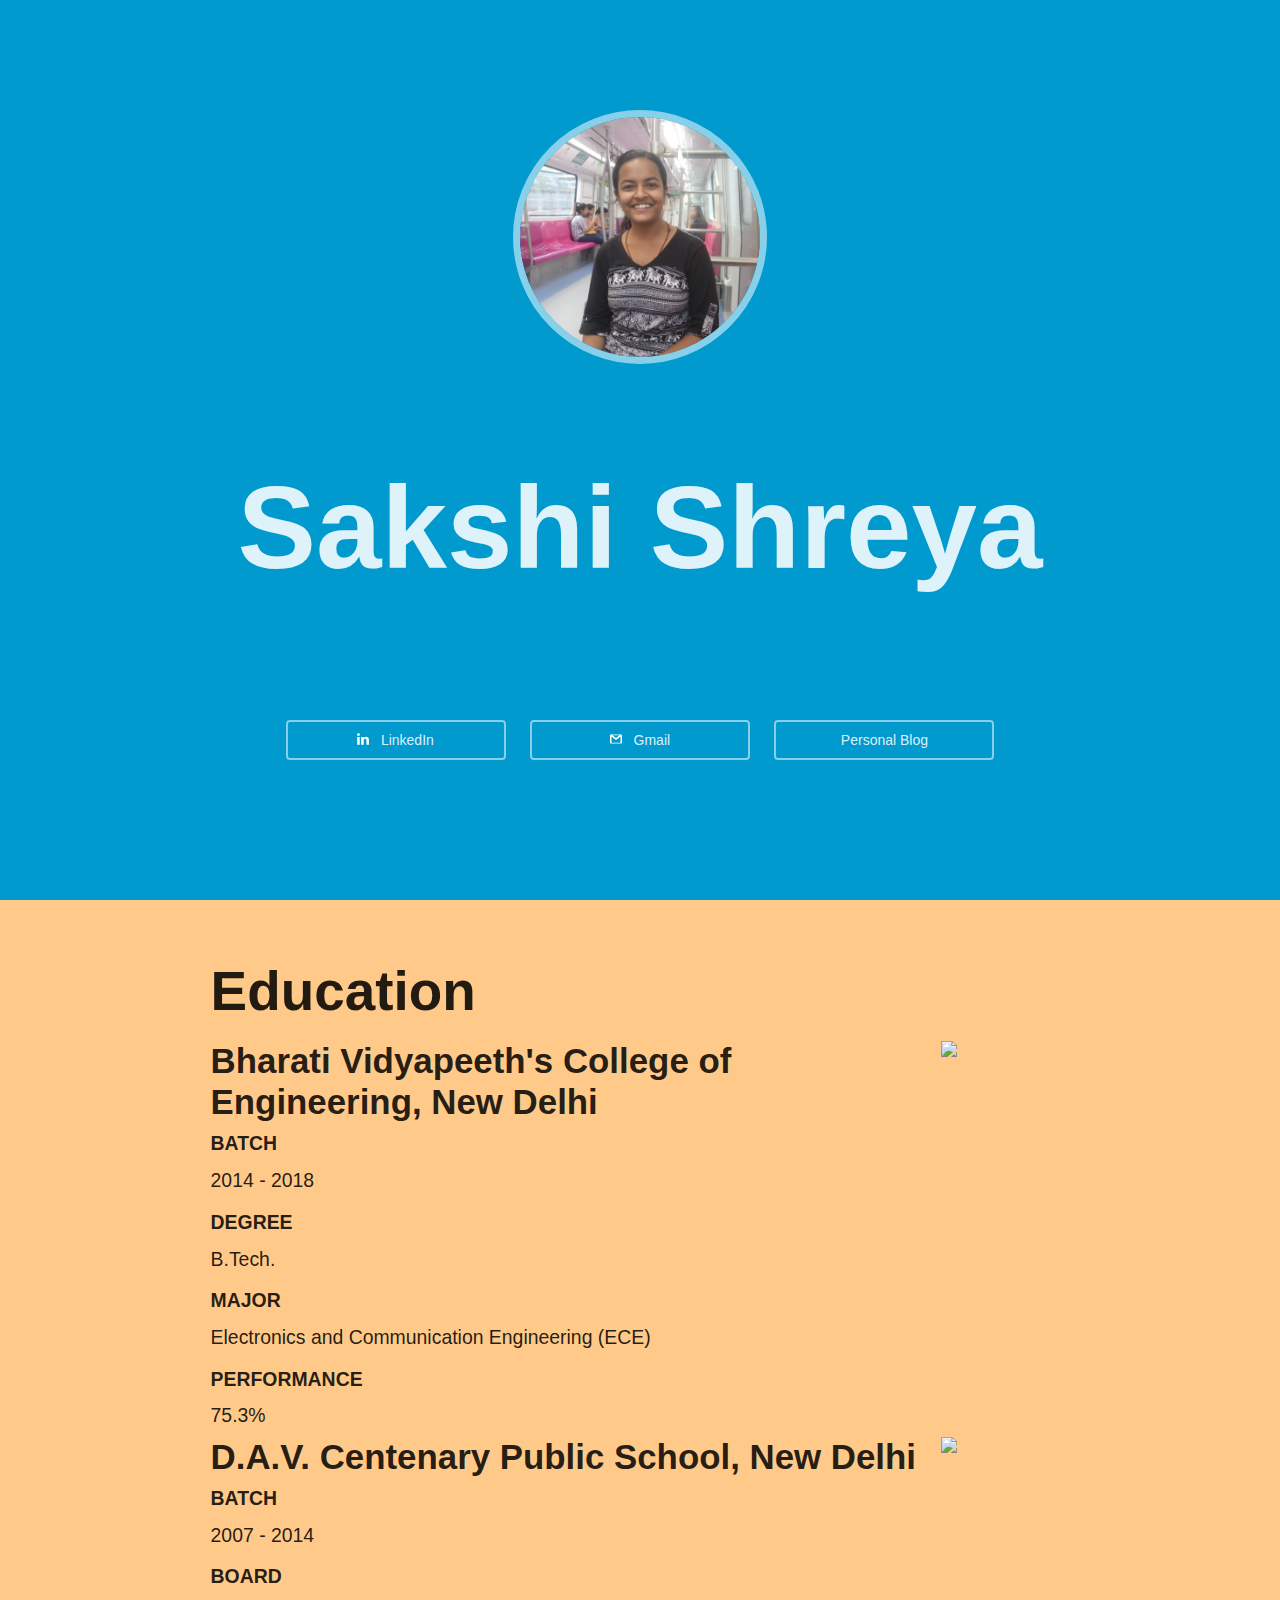
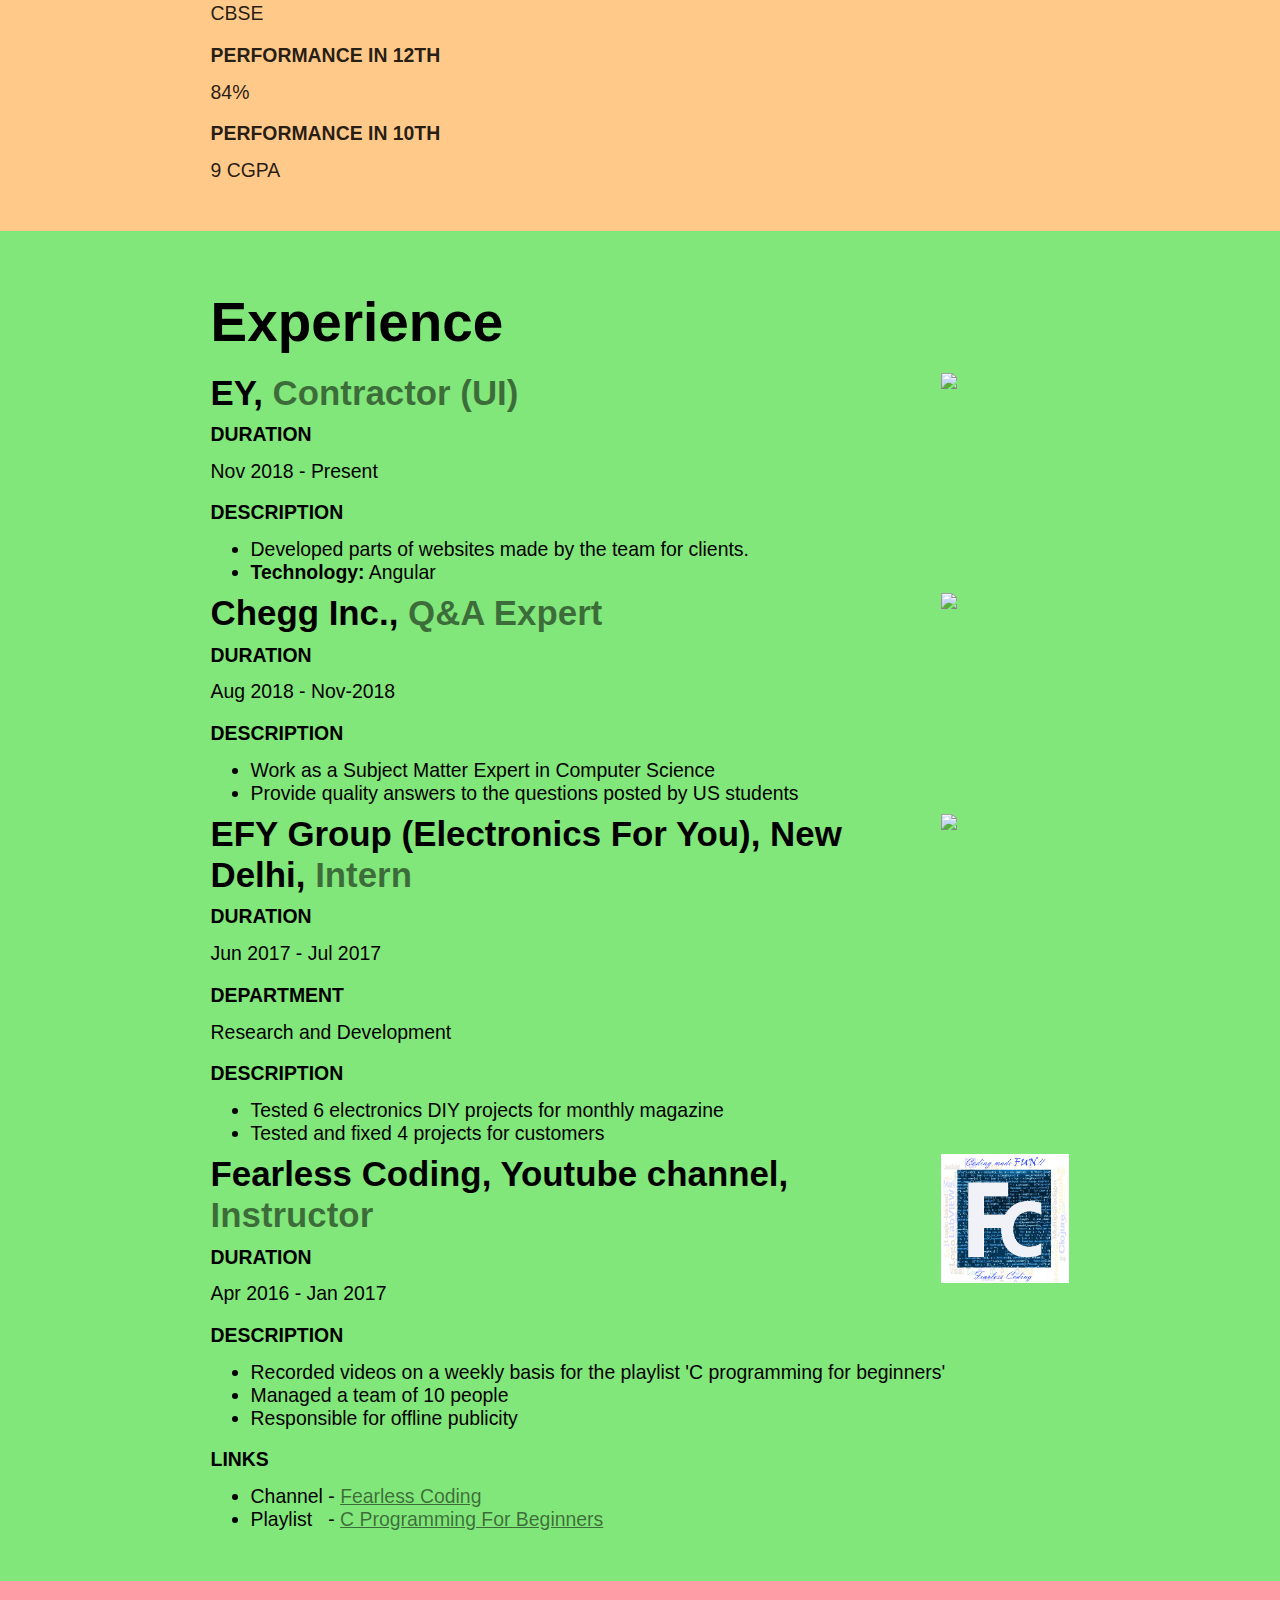
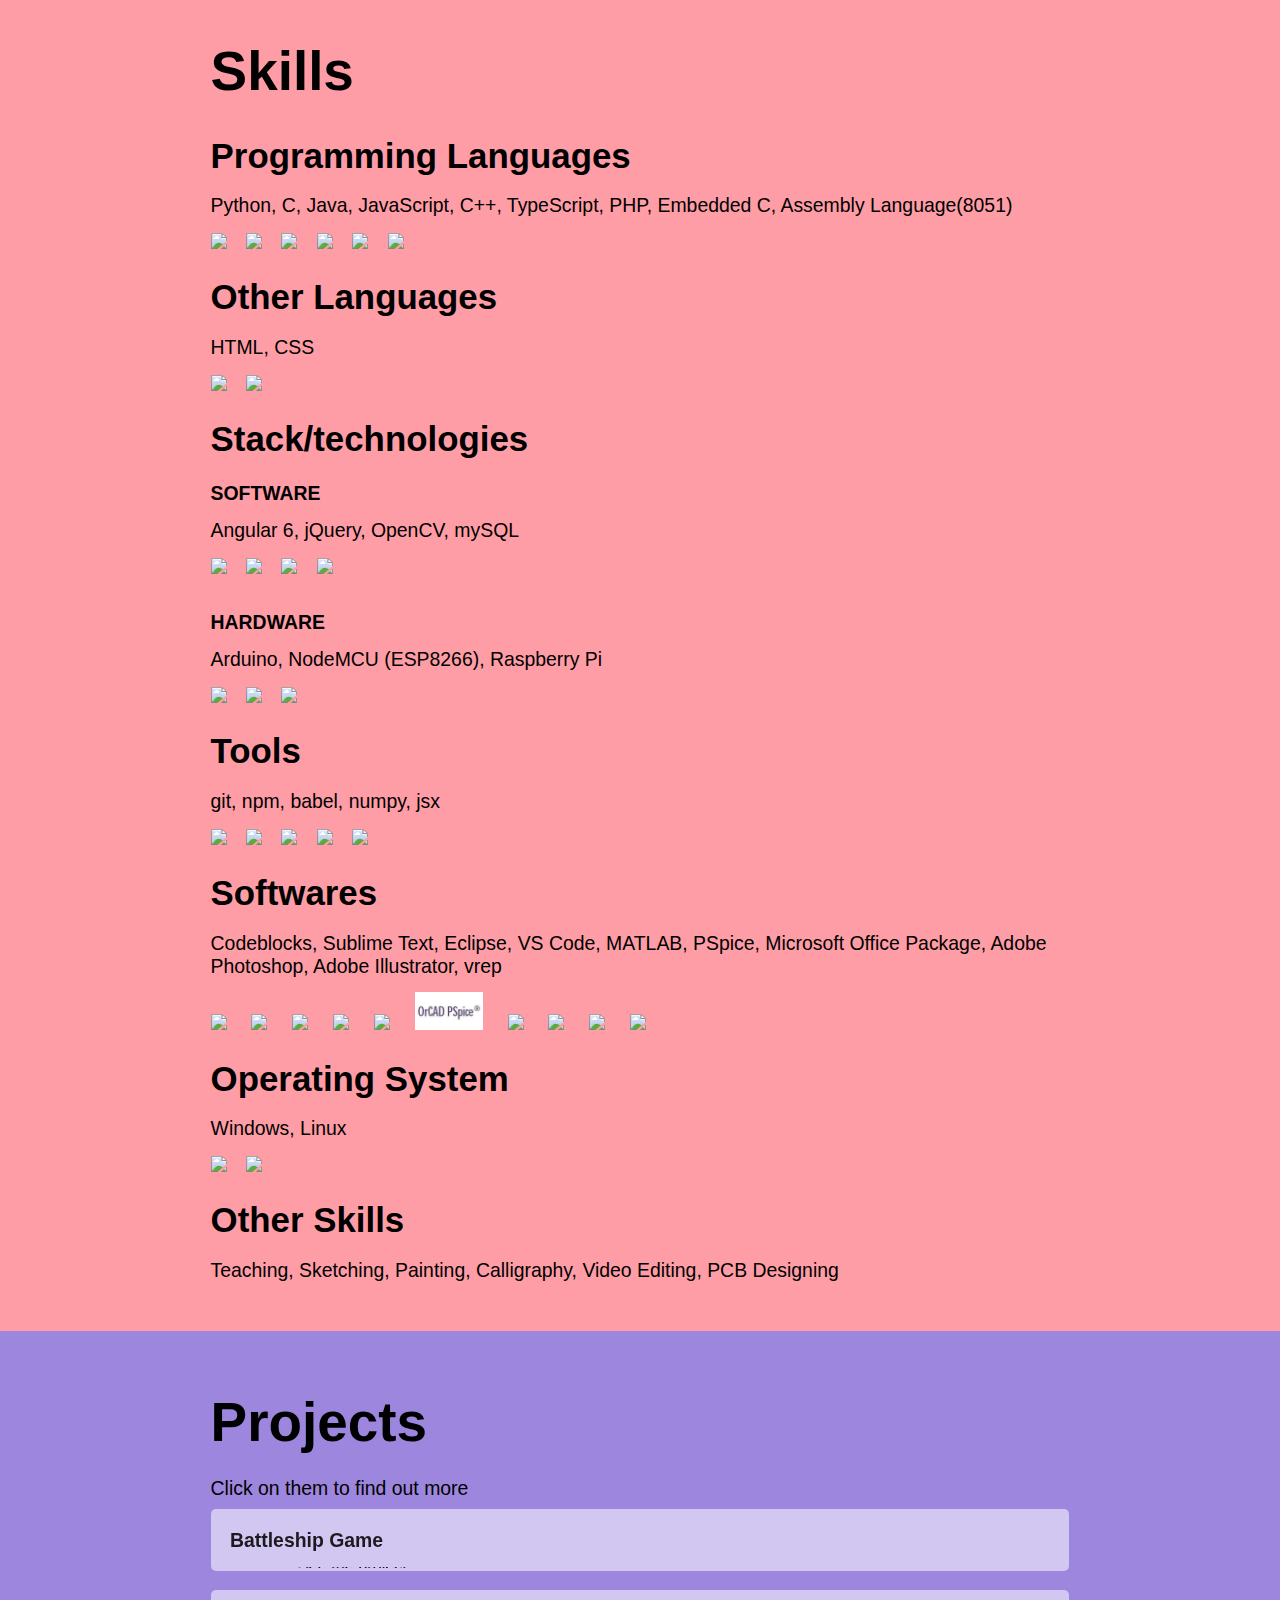
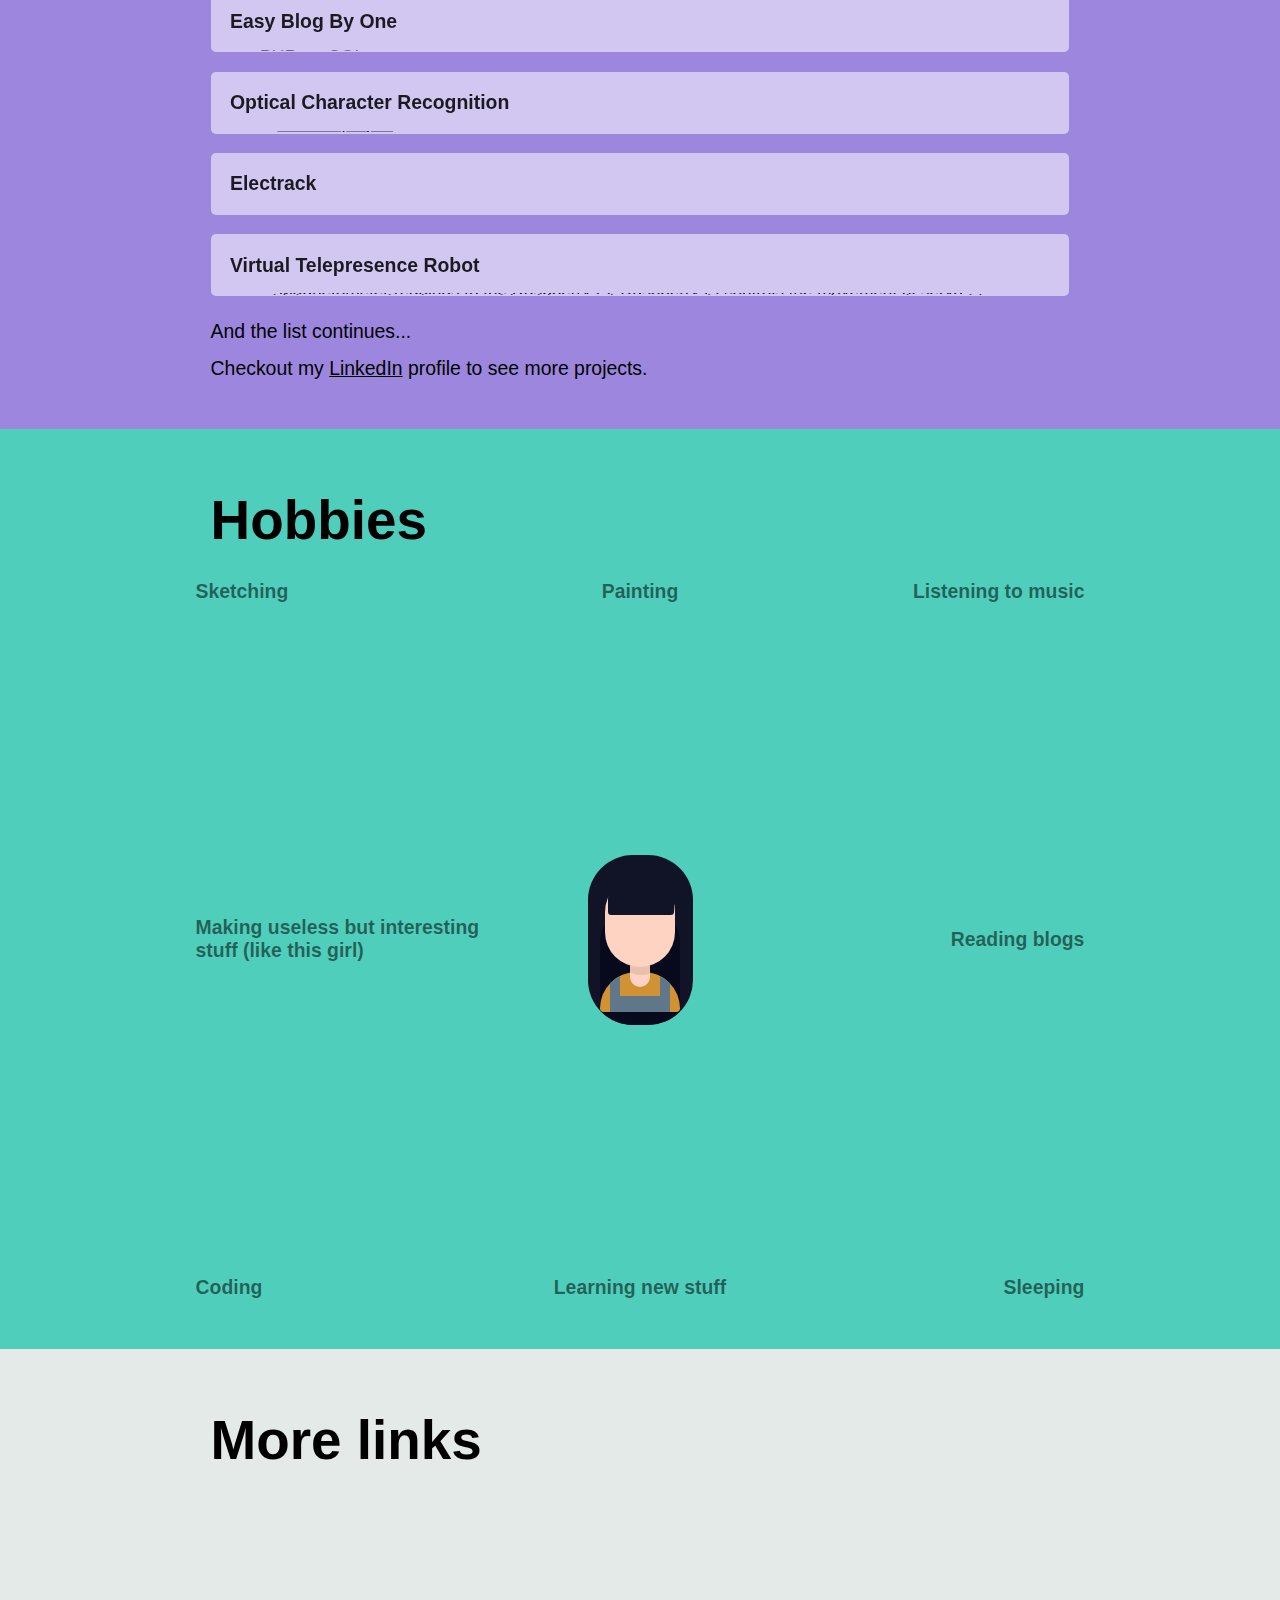
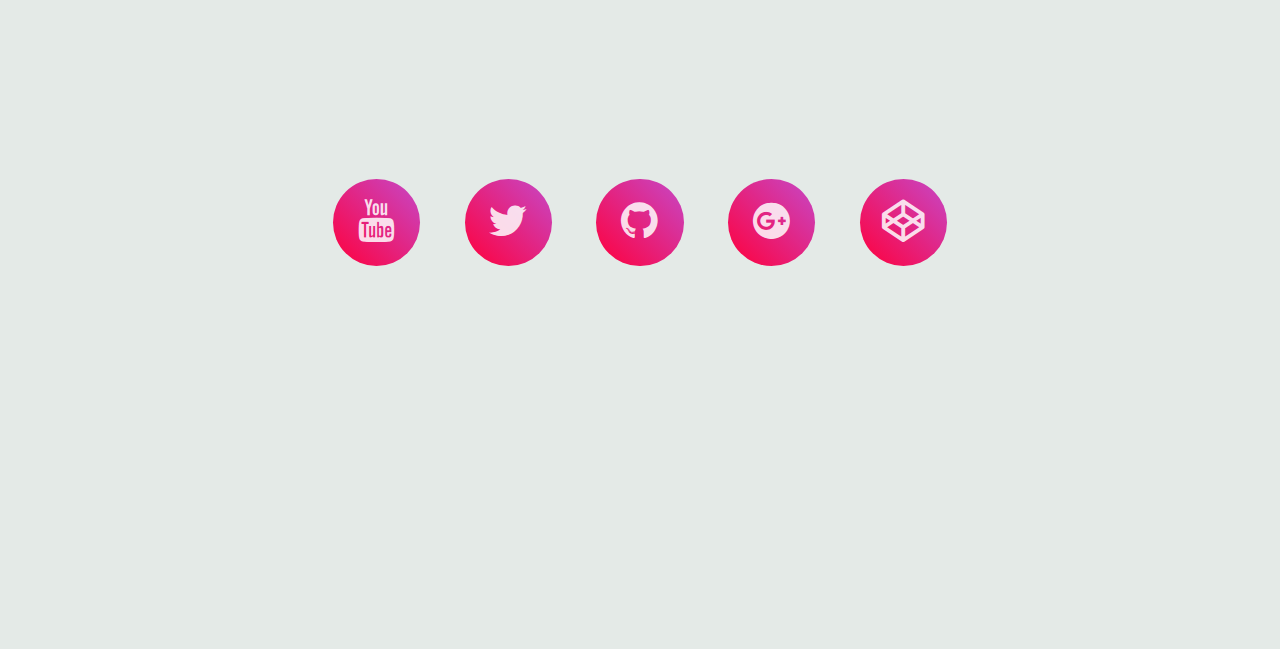
==== commit 375e5db3: "Updated skills" ====
--- a/index.html
+++ b/index.html
@@ -66,7 +66,7 @@
 	<div class="experience">
 		<div class="content">
 			<h3>Experience</h3>
-			<h4><img src="https://assets.ey.com/content/dam/ey-sites/ey-com/global/generic/logos/20170526-EY-Digital-Brand.svg">EY, <span>Contractor (UI)</span></h4>
+			<h4><img src="https://media.licdn.com/dms/image/C510BAQGuciz5bI7hXw/company-logo_400_400/0?e=1559779200&v=beta&t=nKp-RtfCm_rdX2M_dbmWxK72Jkz9_-LjHFsbhfRo0pk">EY, <span>Contractor (UI)</span></h4>
 			<h5>Duration</h5>
 			<p>Nov 2018 - Present</p>
 			<h5>Description</h5>
@@ -119,8 +119,8 @@
 			<p><img src="https://seeklogo.com/images/H/html5-logo-EF92D240D7-seeklogo.com.png"><img src="https://seeklogo.com/images/C/css3-logo-8724075274-seeklogo.com.png"></p>
 			<h4>Stack/technologies</h4>
 			<h5>Software</h5>
-			<p>ReactJS, jQuery, OpenCV, mySQL</p>
-			<p><img src="[data-uri]"><img src="https://seeklogo.com/images/J/jquery-logo-5A241F9AC3-seeklogo.com.png"><img src="https://opencv.org/assets/theme/logo.png"><img src="https://www.mysql.com/common/logos/logo-mysql-170x115.png"></p>
+			<p>Angular 6, jQuery, OpenCV, mySQL</p>
+			<p><img src="http://www.stickpng.com/assets/images/5847ea22cef1014c0b5e4833.png"><img src="https://seeklogo.com/images/J/jquery-logo-5A241F9AC3-seeklogo.com.png"><img src="https://opencv.org/assets/theme/logo.png"><img src="https://www.mysql.com/common/logos/logo-mysql-170x115.png"></p>
 			<p>	</p>
 			<h5>Hardware</h5>
 			<p>Arduino, NodeMCU (ESP8266), Raspberry Pi</p>
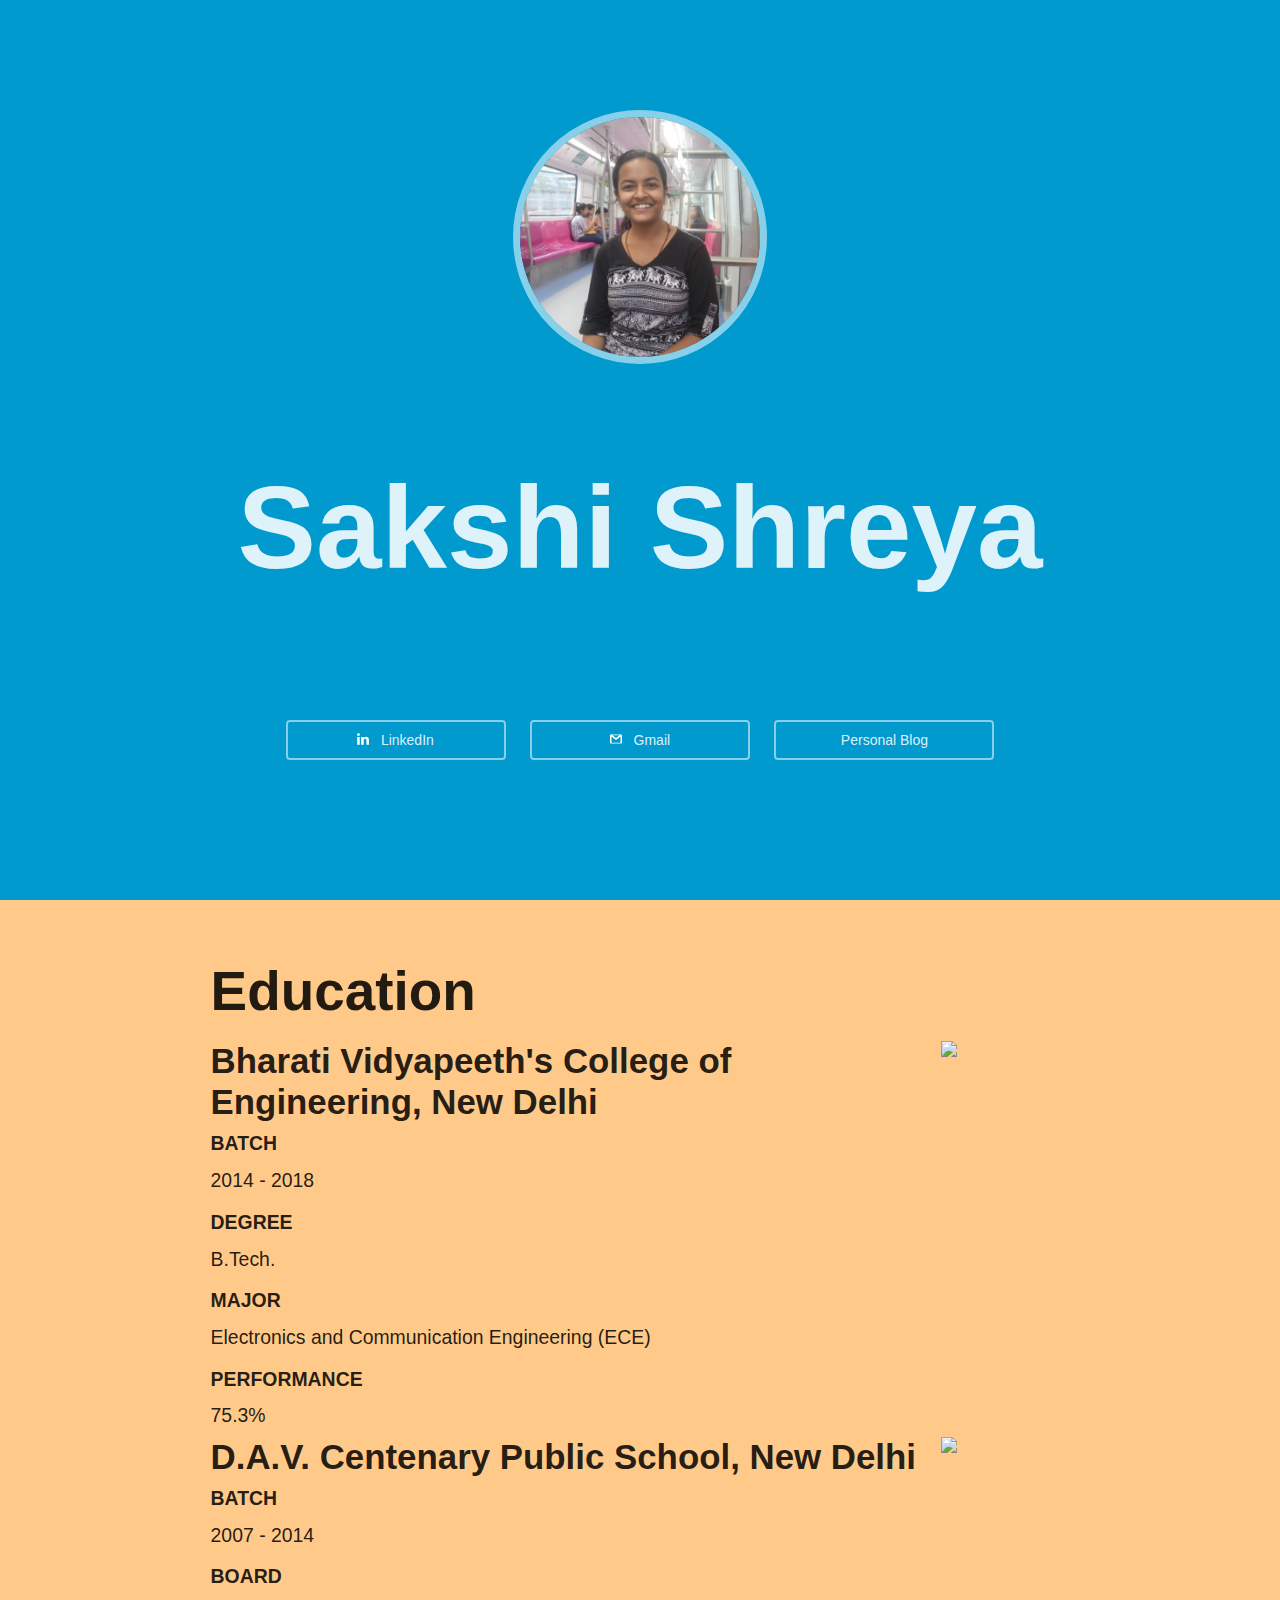
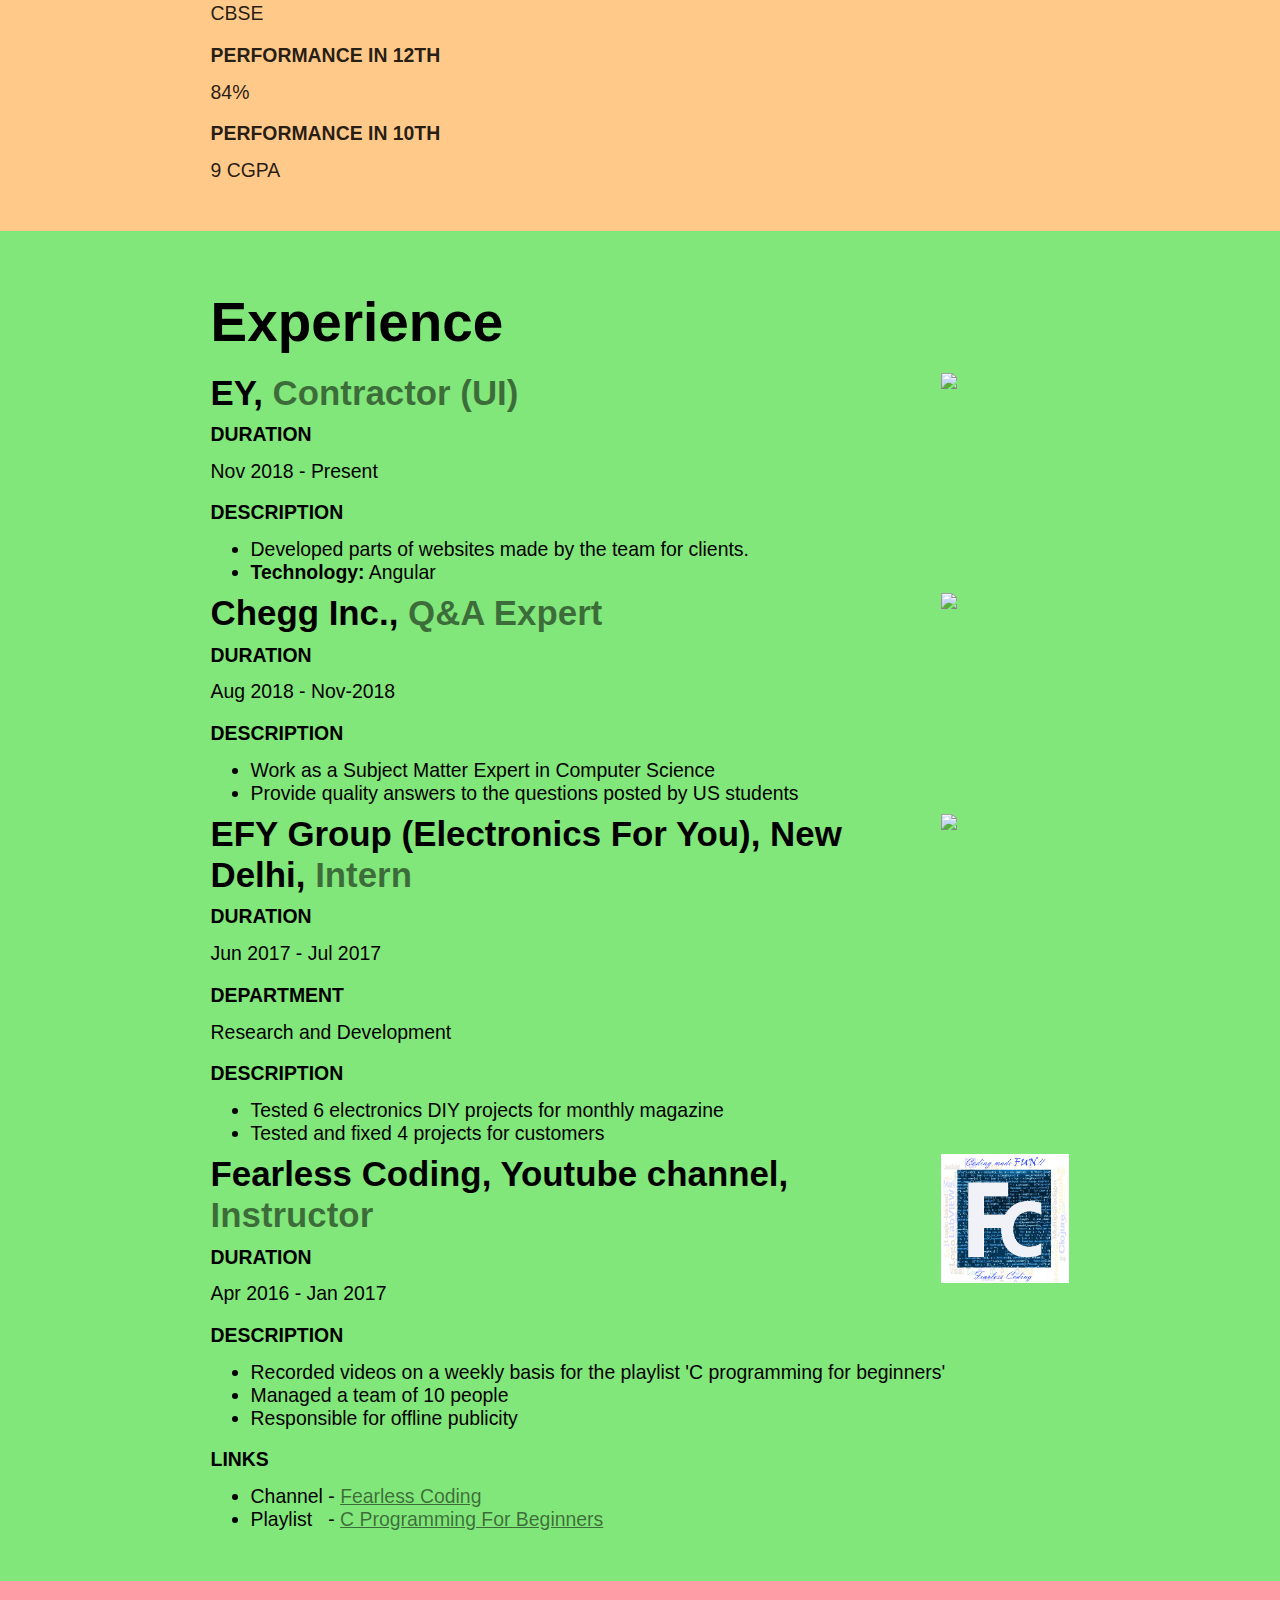
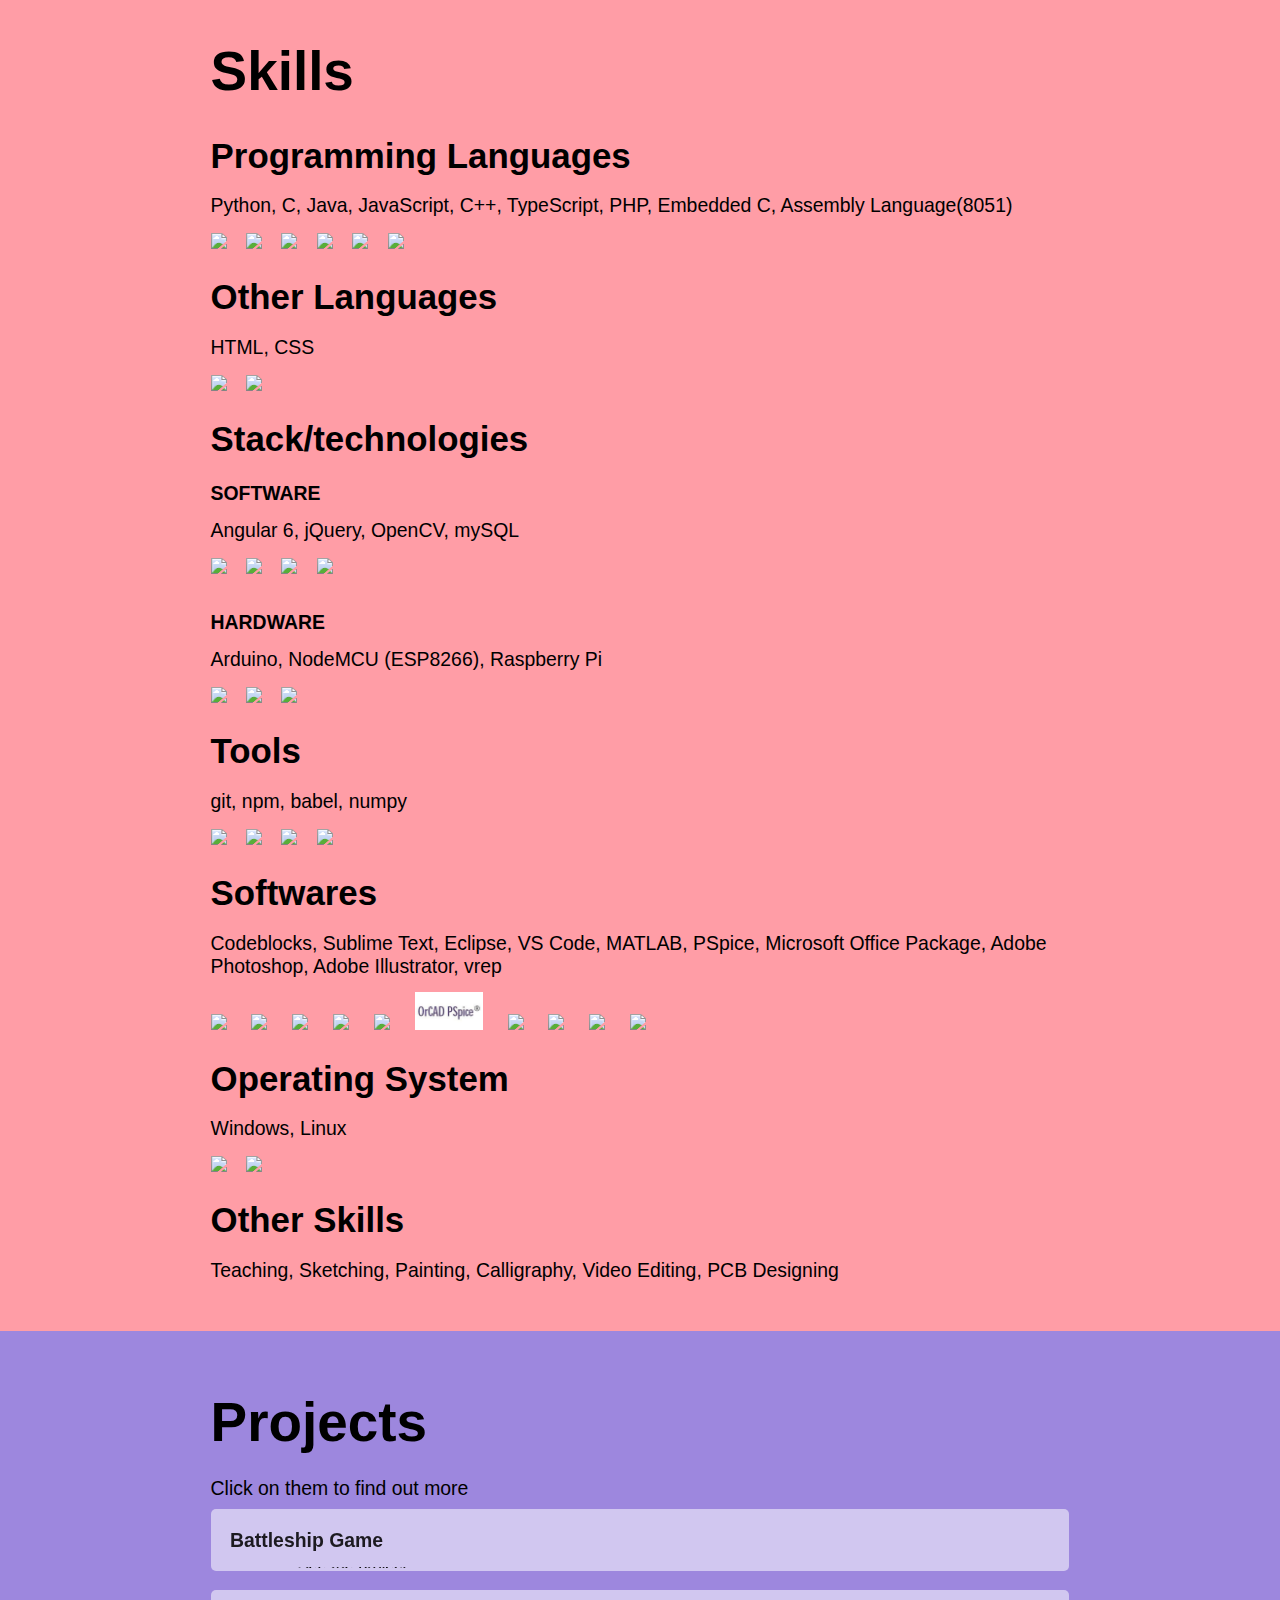
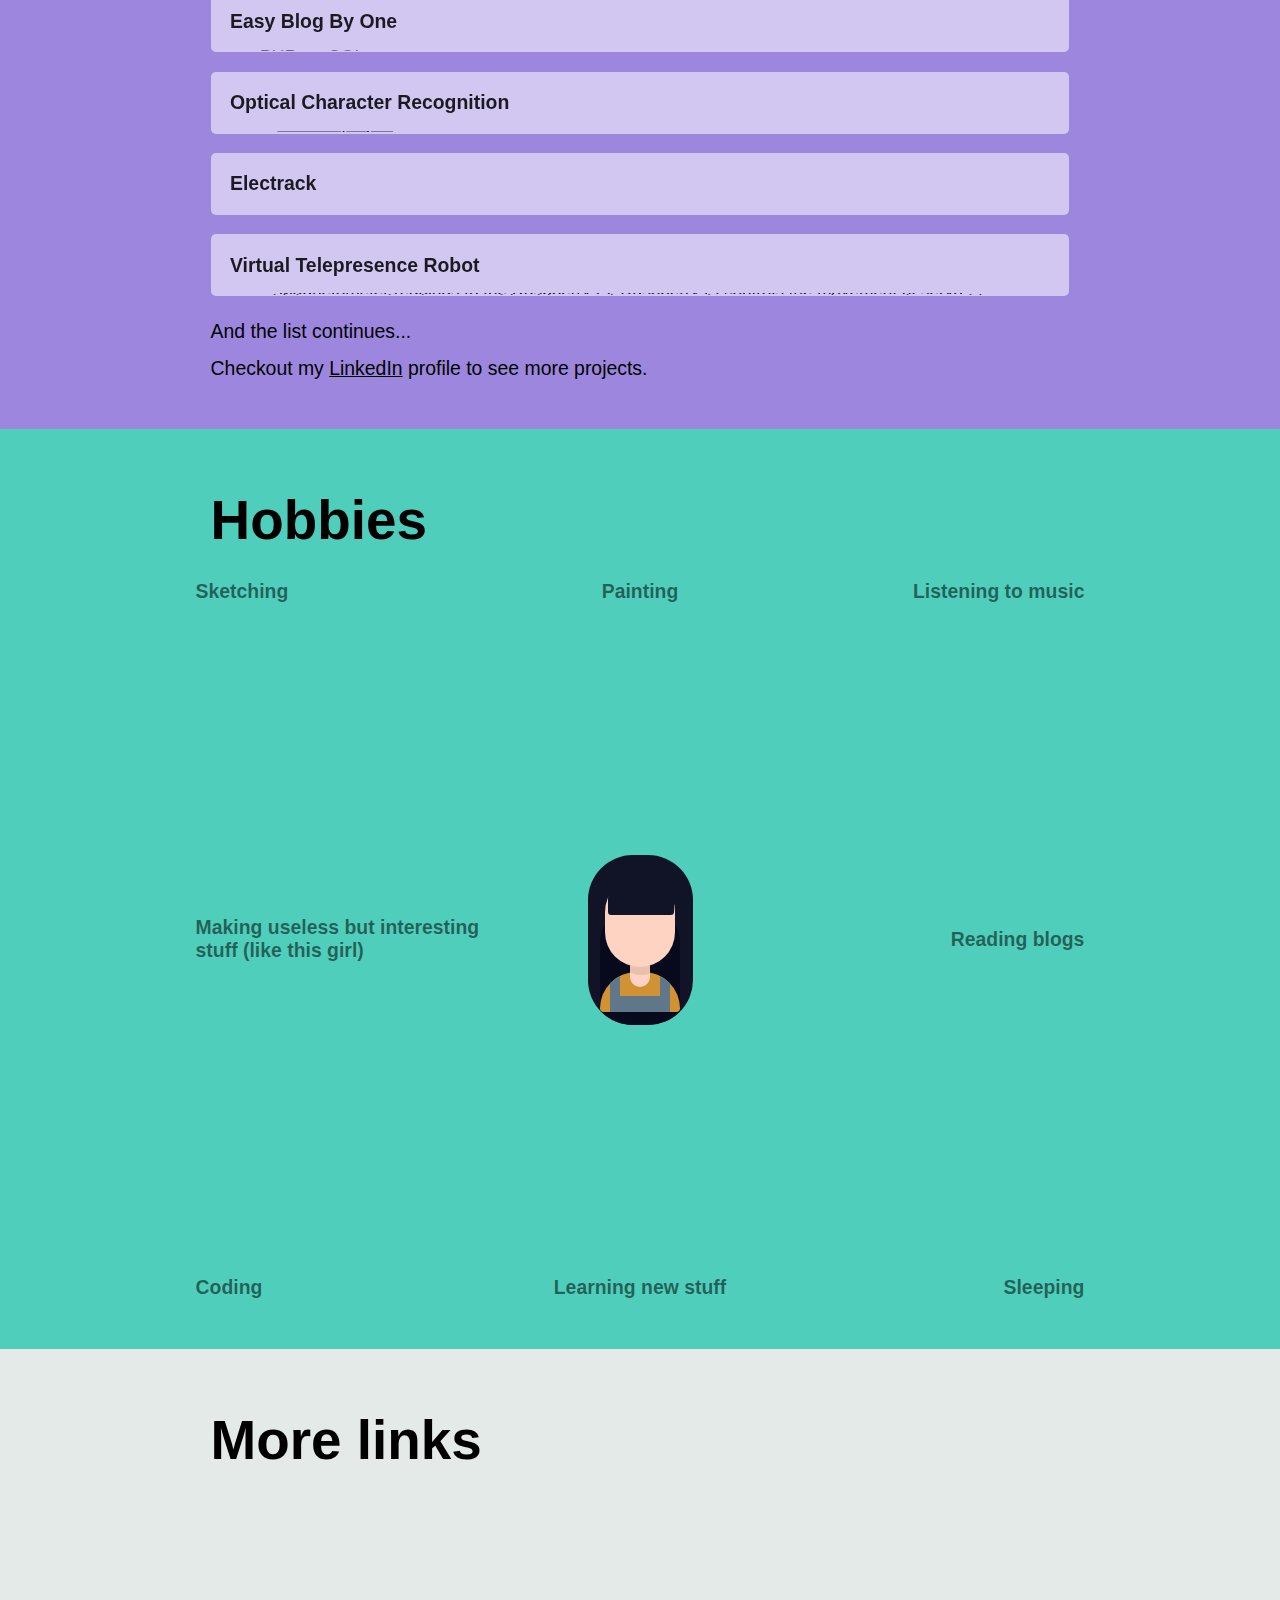
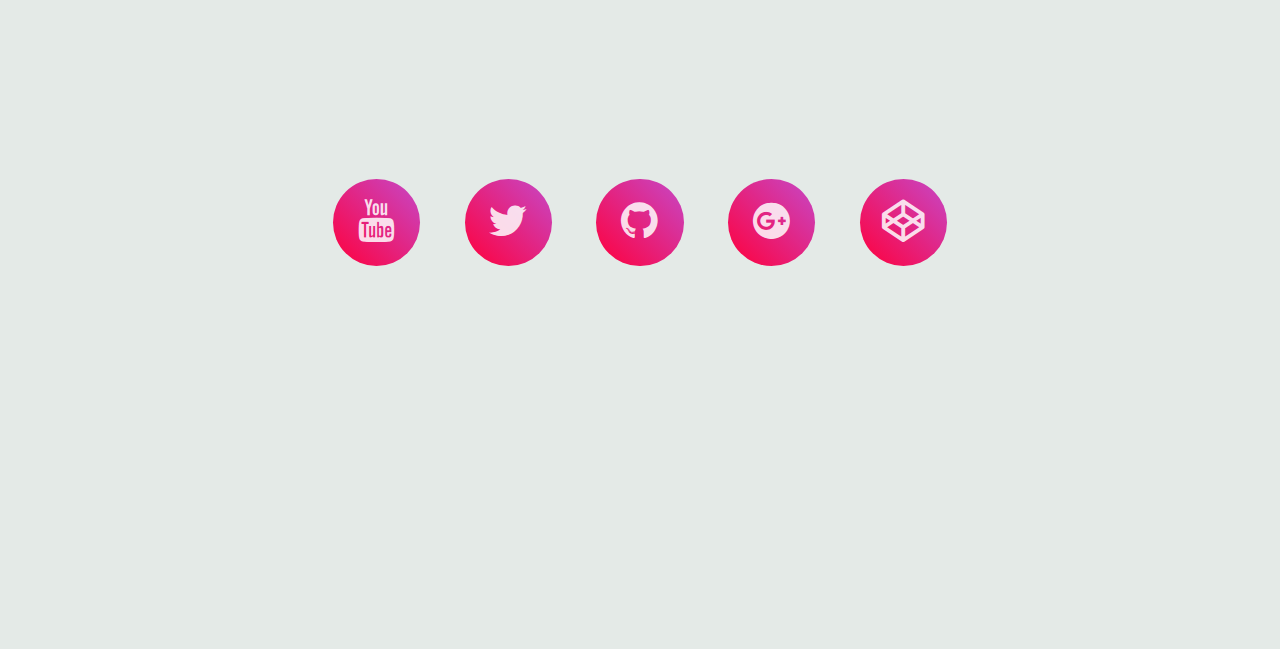
==== commit 4ad6c468: "Updated skills" ====
--- a/index.html
+++ b/index.html
@@ -126,8 +126,8 @@
 			<p>Arduino, NodeMCU (ESP8266), Raspberry Pi</p>
 			<p><img src="https://www.arduino.cc/favicon.ico"><img src="http://www.nodemcu.com/images/thumbnail/nodemcu-style5-150px.png_150x150.png"><img src="https://www.raspberrypi.org/app/uploads/2018/03/RPi-Logo-Reg-SCREEN-199x250.png"></p>
 			<h4>Tools</h4>
-			<p>git, npm, babel, numpy, jsx</p>
-			<p><img src="https://git-scm.com/images/logos/downloads/Git-Logo-2Color.png"><img src="https://seeklogo.com/images/N/npm-node-package-manager-logo-DE93649ED1-seeklogo.com.png"><img src="https://d33wubrfki0l68.cloudfront.net/7a197cfe44548cc1a3f581152af70a3051e11671/78df8/img/babel.svg"><img src="http://www.numpy.org/_static/numpy_logo.png"><img src="http://www.jsxinc.com/images/logo.png"></p>
+			<p>git, npm, babel, numpy</p>
+			<p><img src="https://git-scm.com/images/logos/downloads/Git-Logo-2Color.png"><img src="https://seeklogo.com/images/N/npm-node-package-manager-logo-DE93649ED1-seeklogo.com.png"><img src="https://d33wubrfki0l68.cloudfront.net/7a197cfe44548cc1a3f581152af70a3051e11671/78df8/img/babel.svg"><img src="http://www.numpy.org/_static/numpy_logo.png"></p>
 			<h4>Softwares</h4>
 			<p>Codeblocks, Sublime Text, Eclipse, VS Code, MATLAB, PSpice, Microsoft Office Package, Adobe Photoshop, Adobe Illustrator, vrep</p>
 			<p>
@@ -242,4 +242,4 @@
 	</div>
 	<script type="text/javascript" src="main.js"></script>
 </body>
-</html>+</html>
